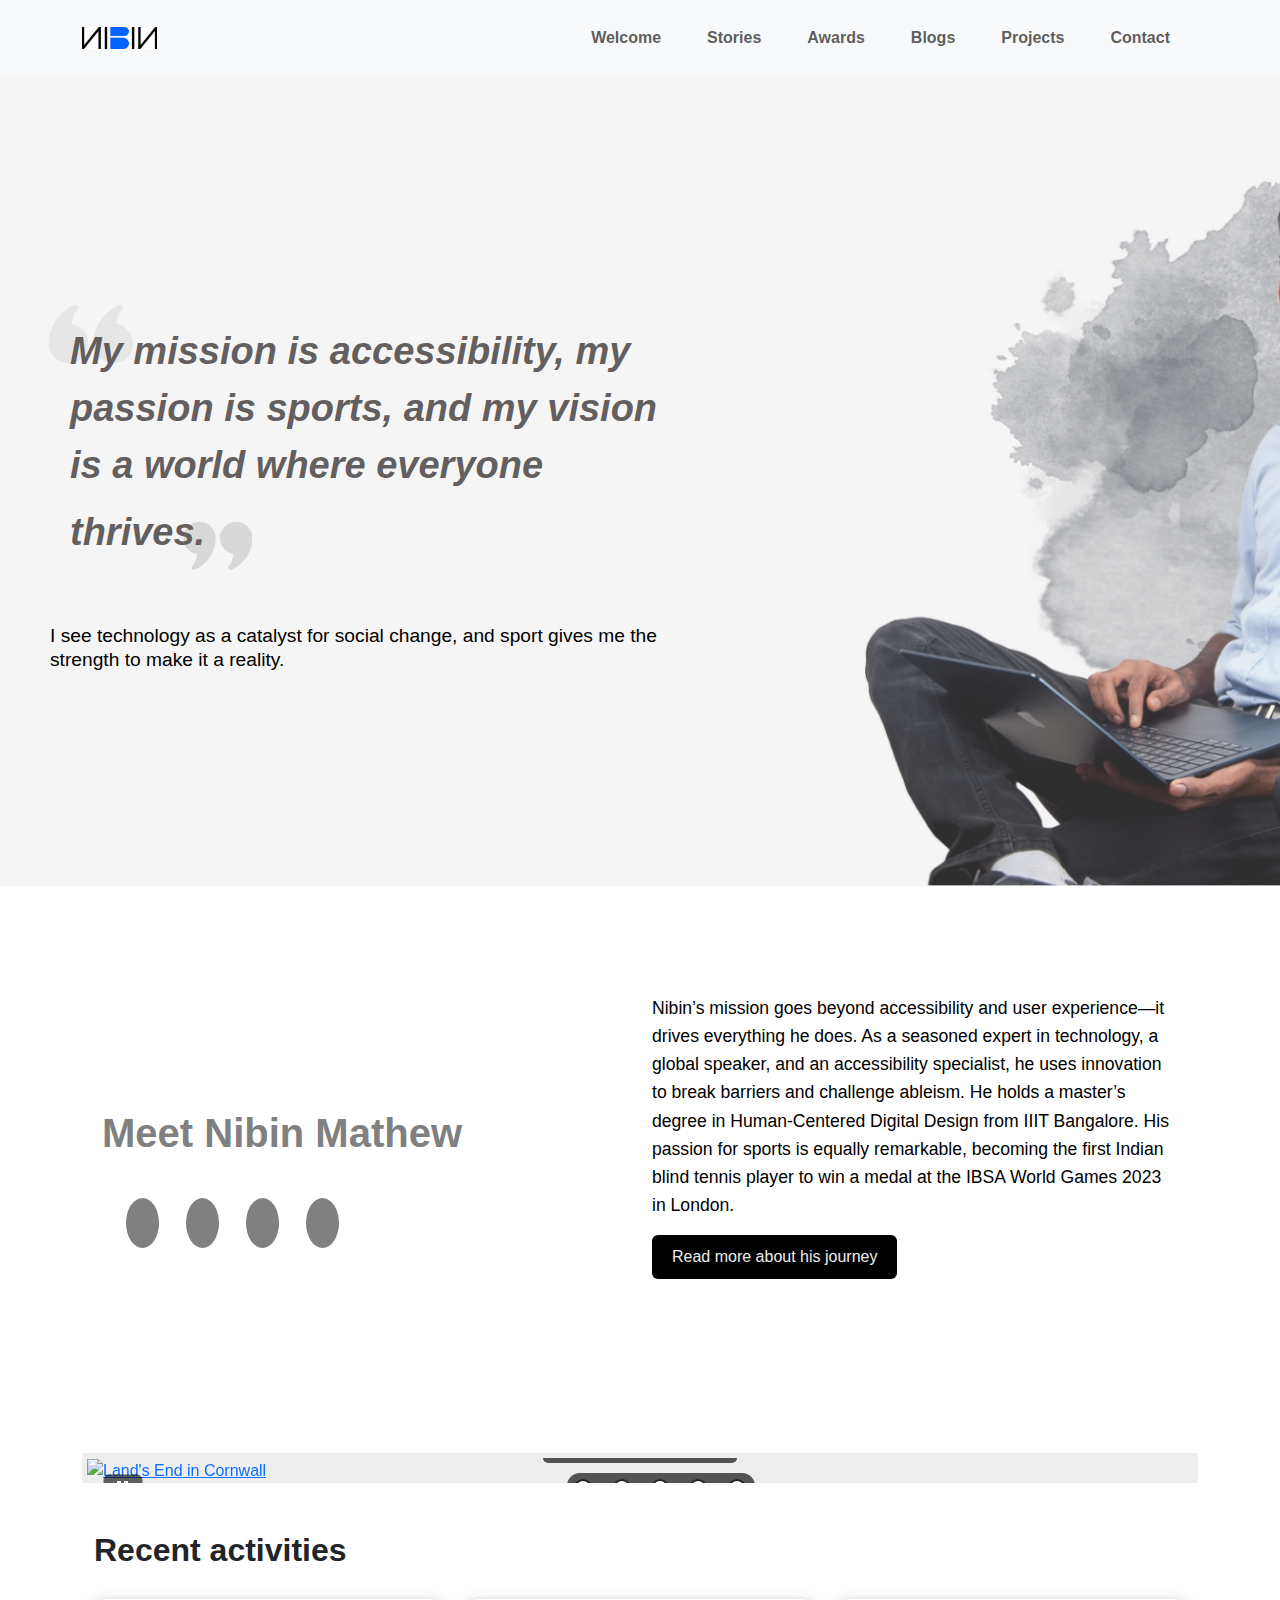
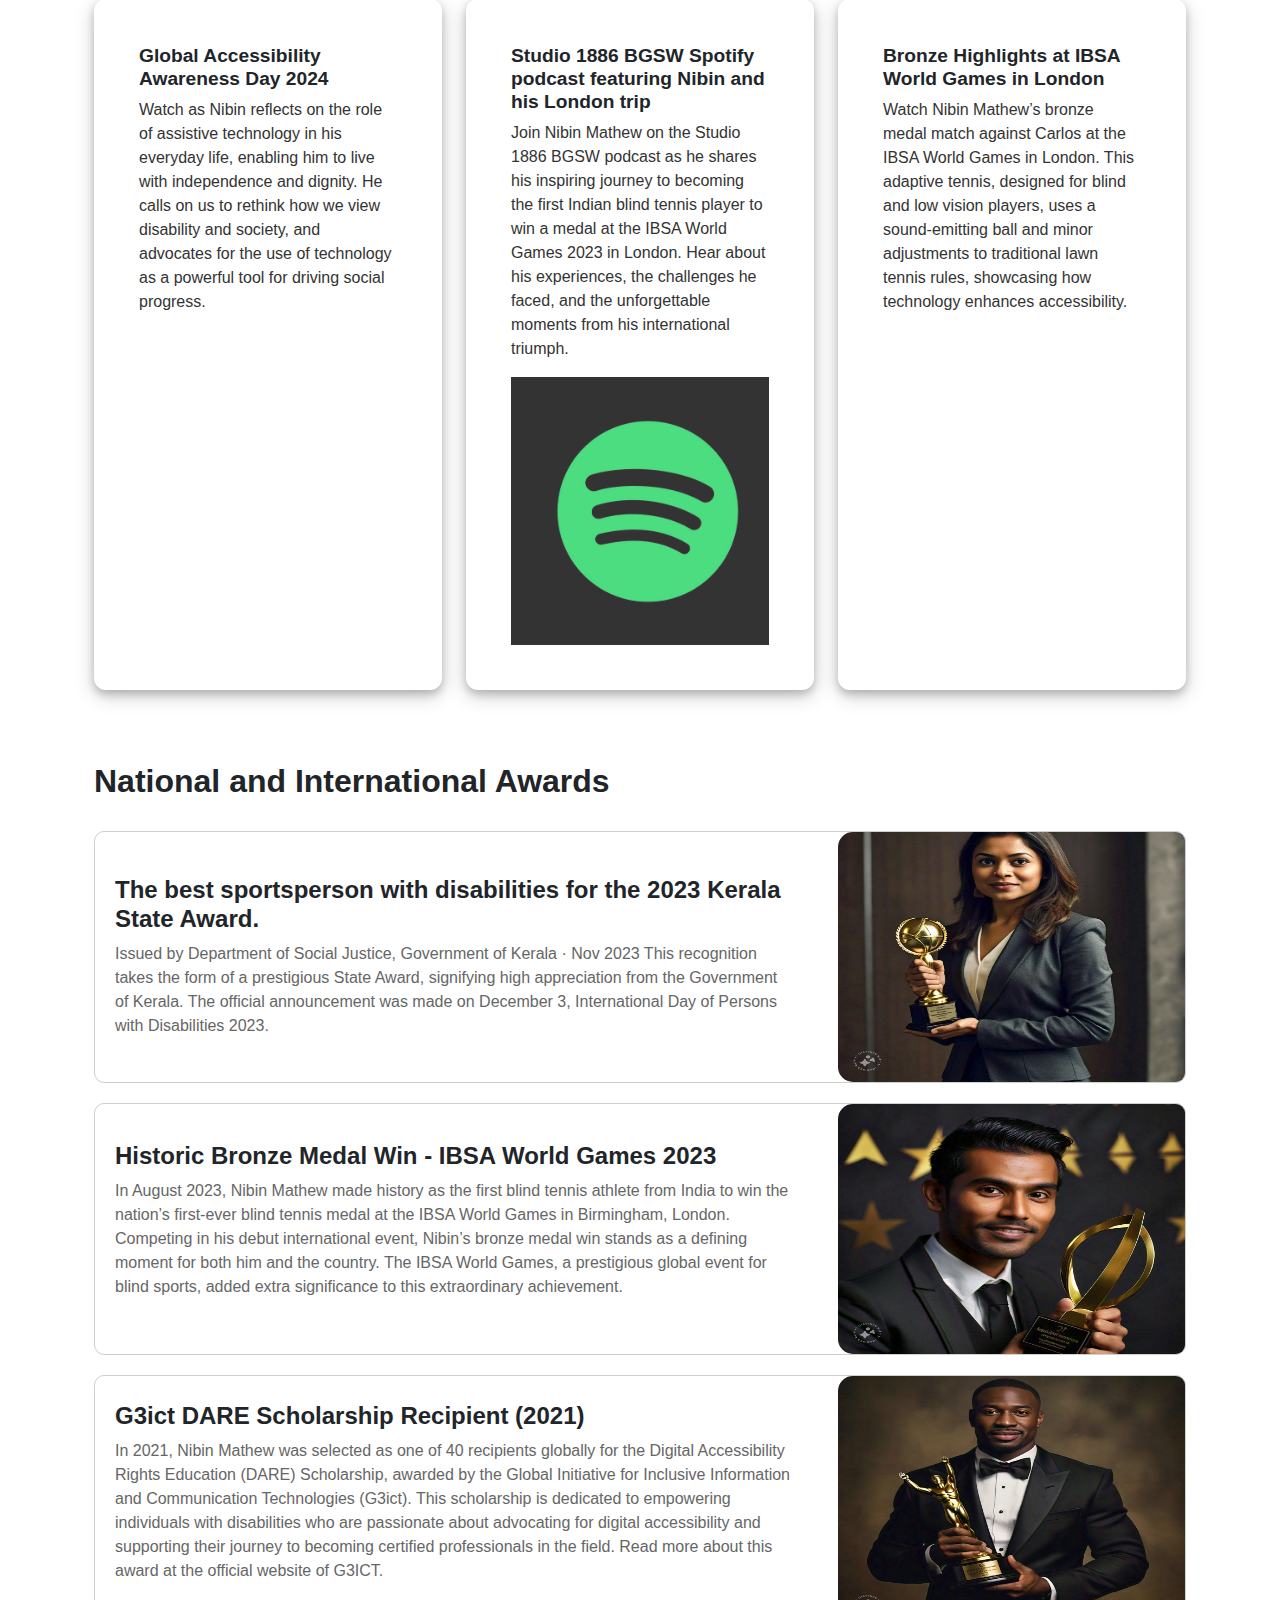
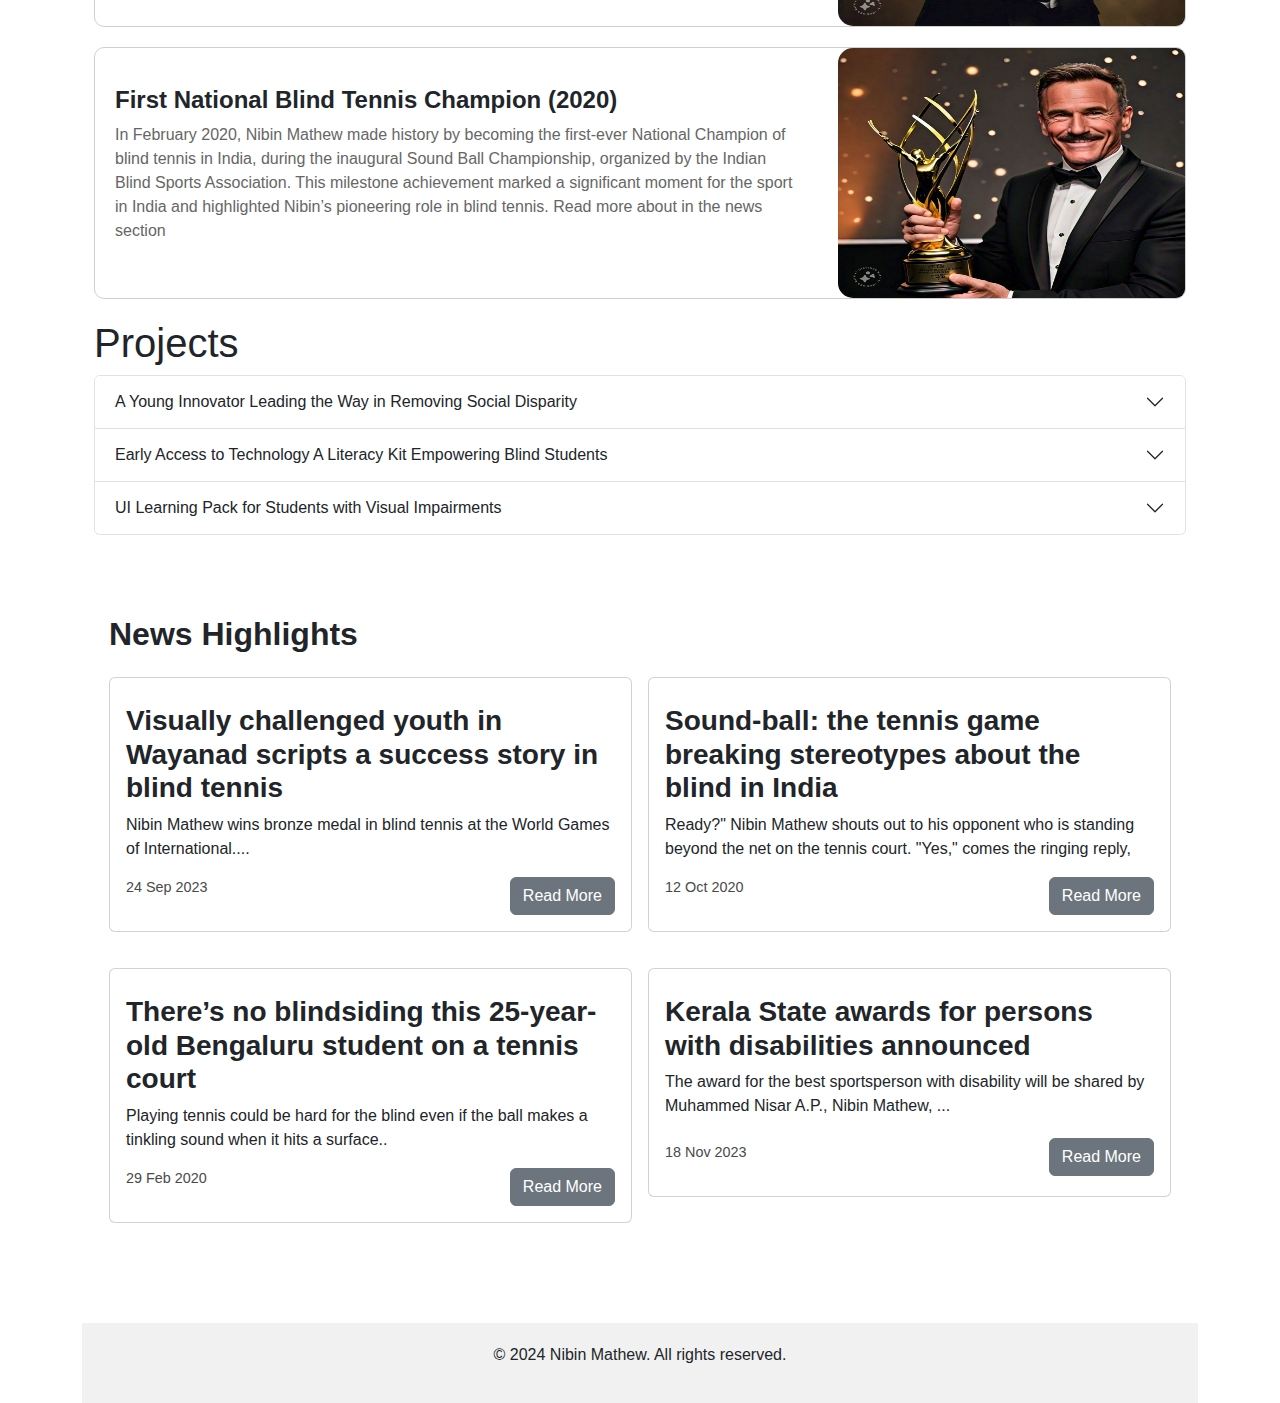
==== index.html @ 7c6c5521 "storypage is set" ====
<!DOCTYPE html>
<html lang="en">
<head>
    <meta charset="UTF-8">
    <meta name="viewport" content="width=device-width, initial-scale=1.0">
    <title>Nibin Mathew</title>
    <!-- <link rel="stylesheet" href="https://stackpath.bootstrapcdn.com/bootstrap/4.5.2/css/bootstrap.min.css"> -->
    <!-- <link href="https://cdn.jsdelivr.net/npm/bootstrap@5.3.0-alpha1/dist/css/bootstrap.min.css" rel="stylesheet"> -->
    <link href="https://cdn.jsdelivr.net/npm/bootstrap@5.3.0-alpha1/dist/css/bootstrap.min.css" rel="stylesheet">
    <link rel="stylesheet" href="https://cdnjs.cloudflare.com/ajax/libs/font-awesome/6.6.0/css/all.min.css" integrity="sha512-Kc323vGBEqzTmouAECnVceyQqyqdsSiqLQISBL29aUW4U/M7pSPA/gEUZQqv1cwx4OnYxTxve5UMg5GT6L4JJg==" crossorigin="anonymous" referrerpolicy="no-referrer" />
    <link rel="stylesheet" href="index.css">
    
</head>
    <!-- Navbar -->
    <header class="navbar navbar-expand-lg navbar-light bg-light">
        <div class="container">
            <!-- <a href="#content" id="skip-link"><i class="fa fa-arrow-down" aria-hidden="true"></i>Skip to Main Content</a> -->
            <img src="image/nibin-logo.png" alt="Nibin Mathew Logo" width="75" aria-label="Nibin Mathew's Logo">
            <button class="navbar-toggler" type="button" data-bs-toggle="collapse" data-bs-target="#navbarNav" aria-controls="navbarNav" aria-expanded="false" aria-label="Toggle navigation">
                <span class="navbar-toggler-icon"></span>
            </button>
            <nav class="collapse navbar-collapse" id="navbarNav">
                <ul class="navbar-nav ms-auto">
                    <li class="nav-item">
                        <a class="nav-link" href="#content">Welcome</a>
                    </li>
                    <li class="nav-item">
                        <a class="nav-link" href="story.html">Stories</a>
                    </li>
                  
                    <li class="nav-item">
                        <a class="nav-link" href="#awards">Awards</a>
                    </li>
                    
                    <li class="nav-item">
                        <a class="nav-link" href="#blogs">Blogs</a>
                    </li>
                    <li class="nav-item">
                        <a class="nav-link" href="#projects">Projects</a>
                    </li>
                    <li class="nav-item">
                        <a class="nav-link" href="contact.html">Contact</a>
                    </li>
                </ul>
            </nav>
        </div>
    </header>
    
    <!-- Banner Section -->
    <section tabindex="-1" class="banner banner-section pb-0"  id="content"   >
        <div class="row align-items-center text-overlay">
            <div class="col-md-6 banner-content">
                <h1 class="quote">
                    My mission is accessibility, my passion is sports, and my vision is a world where everyone thrives.
                    <img src="image/r.png" alt="" class="qote-last">
                </h1>
                <p class="h6">
                    I see technology as a catalyst for social change, and sport gives me the strength to make it a reality.
                </p>
            </div>
        </div>
        <img src="image/nibi.jpg" alt="Nibin is sitting on a chair with a laptop on his lap. He is wearing a light blue shirt, dark pants, and glasses. He has short, dark hair and a beard. The background is plain black." class="banner-bg-image">
    </section>
    
    <div class="container mt-5">
        <section class="about-section section-container container" >
        <div class="row align-items-center">
            <div class="col-md-6">
                <h2 class="section-heading">
                    <span class="bold-gray">Meet Nibin Mathew</span>
                </h2>
            </div>
            <div class="col-md-6" >
                <p>
                    Nibin’s mission goes beyond accessibility and user experience—it drives everything he does. As a seasoned expert in technology, a global speaker, and an accessibility specialist, he uses innovation to break barriers and challenge ableism. He holds a master’s degree in Human-Centered Digital Design from IIIT Bangalore. His passion for sports is equally remarkable, becoming the first Indian blind tennis player to win a medal at the IBSA World Games 2023 in London.
                </p>
                <div class="btn btn-dark ">  <a class="read-more-stories" href="/story">Read more about his journey</a></div>
            </div>
            <nav class="col-md-6 social-media " aria-label="social media">
                <ul class="social-media-icons">
                    <span hidden id="open-span" class="screen-reader-text"> opens a new window</span>
                    <li>
                        <span hidden id="youtube-label" class="screen-reader-text">youtube</span>
                        <a  target="_blank" aria-labelledby="youtube-label open-span" href="https://www.youtube.com/@inclusivetennisindia?app=desktop">
                            <i class="fa-brands fa-square-youtube"></i> 
                        </a>
                    </li>
                    <li >
                        <span hidden id="linkedIn-label" class="screen-reader-text">linkedIn</span>

                        <a target="_blank" aria-labelledby="linkedIn-label open-span" href="https://www.linkedin.com/in/nibin-mathew/?originalSubdomain=in">
                            <i class="fa-brands fa-linkedin-in"></i> 
                        </a>
                    </li>
                    <li >
                        <span hidden id="instagram-label" class="screen-reader-text">instagram</span>
                        <a target="_blank" aria-labelledby="instagram-label open-span" href="https://www.instagram.com/nibinmathewpaul?igsh=dGdreTNhM2MydWNz&utm_source=qr ">
                            <i class="fa-brands fa-instagram"></i> 
                        </a>
                    </li>
                    <li >
                        <span hidden id="facebook-label" class="screen-reader-text">facebook</span>
                        <a target="_blank" aria-labelledby="facebook-label open-span" href="https://www.facebook.com/nibin.mathew.754/">
                            <i class="fa-brands fa-facebook"></i> 
                        </a>
                        
                    </li>
                </ul>
            </nav>
            
        </div>
        </section>
        <section id="myCarousel" class="carousel-tablist" aria-roledescription="carousel" aria-label="nibin's journey as slide video">
            <div class="carousel-inner">
                <div class="controls">
                    <button class="rotation" type="button" aria-label="play slide show pause slide show">
                    <svg width="42" height="34" version="1.1" xmlns="http://www.w3.org/2000/svg" class="svg-play">
                        <rect class="background" x="2" y="2" rx="5" ry="5" width="38" height="24"></rect>
                        <rect class="border" x="4" y="4" rx="5" ry="5" width="34" height="20"></rect>
            
                        <polygon class="pause" points="17 8 17 20"></polygon>
            
                        <polygon class="pause" points="24 8 24 20"></polygon>
            
                        <polygon class="play" points="15 8 15 20 27 14"></polygon>
                    </svg>
                    </button>
            
                    <div class="tab-wrapper">
                    <div role="tablist" aria-label="Slides">
                        <button id="carousel-tab-1" type="button" role="tab" aria-label="Slide 1" aria-selected="true" aria-controls="carousel-item-1">
                        <svg width="34" height="34" version="1.1" xmlns="http://www.w3.org/2000/svg">
                            <circle class="border" cx="16" cy="15" r="10"></circle>
                            <circle class="tab-background" cx="16" cy="15" r="8"></circle>
                            <circle class="tab" cx="16" cy="15" r="6"></circle>
                        </svg>
                        </button>
                        <button id="carousel-tab-2" type="button" role="tab" tabindex="-1" aria-label="Slide 2" aria-selected="false" aria-controls="carousel-item-2">
                        <svg width="34" height="34" version="1.1" xmlns="http://www.w3.org/2000/svg">
                            <circle class="border" cx="16" cy="15" r="10"></circle>
                            <circle class="tab-background" cx="16" cy="15" r="8"></circle>
                            <circle class="tab" cx="16" cy="15" r="6"></circle>
                        </svg>
                        </button>
                        <button id="carousel-tab-3" type="button" role="tab" tabindex="-1" aria-label="Slide 3" aria-selected="false" aria-controls="carousel-item-3">
                        <svg width="34" height="34" version="1.1" xmlns="http://www.w3.org/2000/svg">
                            <circle class="border" cx="16" cy="15" r="10"></circle>
                            <circle class="tab-background" cx="16" cy="15" r="8"></circle>
                            <circle class="tab" cx="16" cy="15" r="6"></circle>
                        </svg>
                        </button>
                        <button id="carousel-tab-4" type="button" role="tab" tabindex="-1" aria-label="Slide 4" aria-selected="false" aria-controls="carousel-item-4">
                        <svg width="34" height="34" version="1.1" xmlns="http://www.w3.org/2000/svg">
                            <circle class="border" cx="16" cy="15" r="10"></circle>
                            <circle class="tab-background" cx="16" cy="15" r="8"></circle>
                            <circle class="tab" cx="16" cy="15" r="6"></circle>
                        </svg>
                        </button>
                        <button id="carousel-tab-5" type="button" role="tab" tabindex="-1" aria-label="Slide 5" aria-selected="false" aria-controls="carousel-item-5">
                        <svg width="34" height="34" version="1.1" xmlns="http://www.w3.org/2000/svg">
                            <circle class="border" cx="16" cy="15" r="10"></circle>
                            <circle class="tab-background" cx="16" cy="15" r="8"></circle>
                            <circle class="tab" cx="16" cy="15" r="6"></circle>
                        </svg>
                        </button>
                        
                    </div>
                    </div>
                </div>
            
                <div id="myCarousel-items" class="carousel-items playing" aria-live="off">
                    <div class="carousel-item active" id="carousel-item-1" role="tabpanel" aria-roledescription="slide" aria-label="1 of 6">
                    <div class="carousel-image">
                        <a href="#" id="carousel-image-1">
                        <img src="image/award-1.jpg" alt="Walking Tour in Amsterdam">
                        </a>
                    </div>
            
                    <div class="carousel-caption">
                        <h3>
                        <a href="#"> Dynamic Europe: Amsterdam, Prague, Berlin </a>
                        </h3>
            
                        <div class="hidden-xs hidden-sm">
                        <p><span class="contrast">7 pm Tuesday, March 3, on TV</span></p>
                        </div>
                    </div>
                    
                    </div>
                    
            
                    <div class="carousel-item" id="carousel-item-2" role="tabpanel" aria-roledescription="slide" aria-label="2 of 6">
                    <div class="carousel-image">
                        <a href="#" id="carousel-image-2">
                        <img src="image/image2.png" alt="Land's End in Cornwall">
                        </a>
                    </div>
            
                    <div class="carousel-caption">
                        <h3>
                        <a href="#"> Travel to Southwest England and Paris </a>
                        </h3>
            
                        <div>
                        <p><span class="contrast">Sept. 14 to Sept. 24 or 27</span></p>
                        </div>
                    </div>
                    
                    </div>
                    
            
                    <div class="carousel-item" id="carousel-item-3" role="tabpanel" aria-roledescription="slide" aria-label="3 of 6">
                    <div class="carousel-image">
                        <a href="#!" id="carousel-image-3">
                        <img src="image/image2.png" alt="Mom and daughter play Daniel Tiger game on notebook computer.">
                        </a>
                    </div>
            
                    <div class="carousel-caption">
                        <h3>
                        <a href="#"> Great Children's Programming on Public TV </a>
                        </h3>
            
                        <div></div>
                    </div>
                    
                    </div>
                    
            
                    <div class="carousel-item" id="carousel-item-4" role="tabpanel" aria-roledescription="slide" aria-label="4 of 6">
                    <div class="carousel-image">
                        <a href="#" id="carousel-image-4">
                        <img src="image/nibin.png" alt="A man in a suit and fedora and a woman with coiffed hair look sternly into the camera.">
                        </a>
                    </div>
            
                    <div class="carousel-caption">
                        <h3>
                        <a href="#"> Foyle’s War Revisited </a>
                        </h3>
            
                        <div>
                        <p><span class="contrast">8 pm Sunday, March 8, on TV: Sneak peek at the final season.</span></p>
                        </div>
                    </div>
                    
                    </div>
                    
            
                    <div class="carousel-item" id="carousel-item-5" role="tabpanel" aria-roledescription="slide" aria-label="5 of 6">
                    <div class="carousel-image">
                        <a href="#" id="carousel-image-5">
                        <img src="image/nibin.png" alt="British flag with WILL-TV host David Thiel.">
                        </a>
                    </div>
            
                    <div class="carousel-caption">
                        <h3>
                        <a href="#"> Great Britain Vote: 7 pm Sat. </a>
                        </h3>
            
                        <div></div>
                    </div>
                    
                    </div>
                </div>
            </div>
        </section>
        
        
        

        <section class="container mt-5 impact-section">
            <div class="row">
                <h2 class="content-heading">Recent activities</h2>
                <div class="col-md-4">

                    <article class="mb-4 impact" role="presentation" >
                        <h3 id="gad" class="event-title">Global Accessibility Awareness Day 2024 </h3>
                        <p class="event-description">
                            Watch as Nibin reflects on the role of assistive technology in his everyday life, enabling him to live with independence and dignity. He calls on us to rethink how we view disability and society, and advocates for the use of technology as a powerful tool for driving social progress.
                        </p>
                        <div class="embed-responsive embed-responsive-16by9">
                            <iframe width="100%" height="315" src="https://www.youtube.com/embed/z_f-YazXGT8?si=pYpq9QTwbLkaALeX" title="YouTube video player" frameborder="0" allow="accelerometer; autoplay; clipboard-write; encrypted-media; gyroscope; picture-in-picture; web-share" referrerpolicy="strict-origin-when-cross-origin" allowfullscreen></iframe>
                        </div>
                    </article>
                
                    <!-- Event 2 -->
                
                </div>
                <div class="col-md-4">

                    <article class="mb-4 impact" role="presentation" >
                        <h3 id="gad" class="event-title">Studio 1886 BGSW Spotify podcast featuring Nibin and his London trip</h3>
                        <p class="event-description">
                            Join Nibin Mathew on the Studio 1886 BGSW podcast as he shares his inspiring journey to becoming the first Indian blind tennis player to win a medal at the IBSA World Games 2023 in London. Hear about his experiences, the challenges he faced, and the unforgettable moments from his international triumph.
                        </p>
                        <a aria-label="spotify link" target="_blank" href="https://open.spotify.com/episode/3VIS8SMP5GKbVxmLAQtzJa?si=dx-e3VnHS-yVs4WHpUoQFA" class="spotify-link">
                            <img src="image/spotify.jpg" width="100%" height="268px" alt="">
                            <span class="play-icon">
                                <i class="fa fa-play-circle" aria-hidden="true"></i>
                            </span>
                        </a>
                        
                        
                    
                    </article>
                </div>
                <div class="col-md-4 pt-12">
                    <article class="mb-4 impact" role="presentation" >
                        <h3 class="event-title">Bronze Highlights at IBSA World Games in London</h3>
                        <p class="event-description">
                            Watch Nibin Mathew’s bronze medal match against Carlos at the IBSA World Games in London. This adaptive tennis, designed for blind and low vision players, uses a sound-emitting ball and minor adjustments to traditional lawn tennis rules, showcasing how technology enhances accessibility.
                        </p>
                        <div class="embed-responsive embed-responsive-16by9">
                            <iframe width="100%" height="315" src="https://www.youtube.com/embed/iiOX-ePQ30g?si=bFw95j-tqlFZ1TYU" title="YouTube video player" frameborder="0" allow="accelerometer; autoplay; clipboard-write; encrypted-media; gyroscope; picture-in-picture; web-share" referrerpolicy="strict-origin-when-cross-origin" allowfullscreen></iframe>
                        </div>
                    </article>
                    
                </div>
            </div>
        </section>
        
            
    

    <section id="awards" class="container mt-5">
            <h2 class="content-heading" tabindex="-1">National and International Awards</h2>
            <div class="row">
                <div class="col-md-12">
                <div class="award-card">
                        <div class="row no-gutters align-items-center">
                            <div class="col-md-8">
                                <div class="award-card-content">
                                    <h3 class="award-title">The best sportsperson with disabilities for the 2023 Kerala State Award.</h3>
                                    <p class="award-description m-0">Issued by Department of Social Justice, Government of Kerala · Nov 2023
                                        This recognition takes the form of a prestigious State Award, signifying high appreciation from the Government of Kerala. The official announcement was made on December 3, International Day of Persons with Disabilities 2023.
                                    </p>
                                </div>
                            </div>
                            <div class="col-md-4">
                                <img src="image/award1.jpg" alt="Award 1 Image">
                            </div>
                        </div>
                </div>
                </div>

                <div class="col-md-12 ">
                    <div class="award-card">
                        <div class="row no-gutters align-items-center">
                            <div class="col-md-8">
                                <div class="award-card-content">
                                    <h3 class="award-title">Historic Bronze Medal Win - IBSA World Games 2023</h3>
                                    <p class="award-description">In August 2023, Nibin Mathew made history as the first blind tennis athlete from India to win the nation’s first-ever blind tennis medal at the IBSA World Games in Birmingham, London. Competing in his debut international event, Nibin’s bronze medal win stands as a defining moment for both him and the country. The IBSA World Games, a prestigious global event for blind sports, added extra significance to this extraordinary achievement.</p>
                                </div>
                            </div>
                            <div class="col-md-4">
                                <img src="image/award2.jpg" alt="Award 2 Image">
                            </div>
                        </div>
                    </div>
                </div>

                <div class="col-md-12 ">
                    <div class="award-card">
                        <div class="row no-gutters align-items-center">
                            <div class="col-md-8">
                                <div class="award-card-content">
                                    <h3 class="award-title">G3ict DARE Scholarship Recipient (2021)</h3>
                                    <p class="award-description">
                                        In 2021, Nibin Mathew was selected as one of 40 recipients globally for the Digital Accessibility Rights Education (DARE) Scholarship, awarded by the Global Initiative for Inclusive Information and Communication Technologies (G3ict). This scholarship is dedicated to empowering individuals with disabilities who are passionate about advocating for digital accessibility and supporting their journey to becoming certified professionals in the field. Read more about this award at the official website of G3ICT.
                                    </p>
                                </div>
                            </div>
                            <div class="col-md-4">
                                <img src="image/award 4.jpg" alt="Award 3 Image">
                            </div>
                        </div>
                    </div>
                </div>

                <div class="col-md-12 ">
                    <div class="award-card">
                        <div class="row no-gutters align-items-center">
                            <div class="col-md-8">
                                <div class="award-card-content">
                                    <h3 class="award-title">First National Blind Tennis Champion (2020)</h3>
                                    <p class="award-description">
                                        In February 2020, Nibin Mathew made history by becoming the first-ever National Champion of blind tennis in India, during the inaugural Sound Ball Championship, organized by the Indian Blind Sports Association. This milestone achievement marked a significant moment for the sport in India and highlighted Nibin’s pioneering role in blind tennis. Read more about in the news section
                                    </p>
                                </div>
                            </div>
                            <div class="col-md-4">
                                <img src="image/award-3.jpg" alt="Award 4 Image">
                            </div>
                        </div>
                    </div>
                </div>
            </div>
        </section>

        <section id="projects">
            <div class="container">
                <h1>Projects</h1>
                <div class="accordion" id="accordionExample">
                    <div class="accordion-item">
                        <h2 class="accordion-header">
                            <button class="accordion-button collapsed" type="button" data-bs-toggle="collapse" data-bs-target="#collapseOne" aria-expanded="false" aria-controls="collapseOne">
                                A Young Innovator Leading the Way in Removing Social Disparity
                            </button>
                        </h2>
                        <div id="collapseOne" class="accordion-collapse collapse " data-bs-parent="#accordionExample">
                            <div class="accordion-body">
                            In 2021, Nibin was selected to embark on an innovation journey with Innovation by Youth with Disabilities (I-YwD), a groundbreaking initiative by the Government of Kerala. Conceived by the Kerala Development and Innovation Strategic Council (K-DISC) and implemented by the National Institute of Speech & Hearing (NISH), I-YwD was launched in March 2019. The program aims to identify individuals with disabilities who are passionate and self-driven to create innovative solutions, providing them with an inclusive platform to effect meaningful change in society.

                                As part of this journey, Nibin has been actively engaged in various projects aimed at promoting inclusion, particularly in the field of sports. Collaborating with multiple stakeholders, he is working to drive social change and remove disparities through his innovative ideas and dedication to inclusion.
                            </div>
                        </div>
                    </div>
                    <div class="accordion-item">
                    <h2 class="accordion-header">
                        <button class="accordion-button collapsed" type="button" data-bs-toggle="collapse" data-bs-target="#collapseTwo" aria-expanded="false" aria-controls="collapseTwo">
                            Early Access to Technology A Literacy Kit Empowering Blind Students
                        </button>
                    </h2>
                    <div id="collapseTwo" class="accordion-collapse collapse" data-bs-parent="#accordionExample">
                        <div class="accordion-body">
                        Nibin began his journey with screen readers over a decade ago and has since trained professionals, students, and non-profit organizations in their use. His extensive experience in both in-person and virtual training has helped countless individuals improve their digital literacy and gain confidence in using assistive technology. Over the years, Nibin has worked with various groups, delivering impactful training that has bridged the gap between technology and accessibility for the visually impaired.

                            As part of his master's degree in "Digital Society" at the International Institute of Information Technology, Bangalore (IIIT-B), Nibin collaborated with the Center for Accessibility in the Global South and Vision Empower to conduct influential research. His work focused on creating a comprehensive digital literacy learning kit specifically designed for visually impaired students and their parents. This research addressed a critical gap in technology adoption for the visually impaired, offering early intervention and tools to enhance their education and employability.
                            
                            Nibin’s research revealed that many visually impaired students only seek screen reader training after graduation, when they are preparing for employment in the public or private sector. Recognizing this, he developed a digital literacy kit that introduces assistive technologies early in the educational process. This kit includes a variety of activities and real-world examples to help students expand their understanding of technology and the world around them. The 10 modules cover essential topics such as computer hardware, the Windows operating system, browser use, and internet navigation, all presented in an engaging, gamified format.
                            
                            The project was designed to be scalable across different languages, a vital consideration in India’s culturally and linguistically diverse landscape. Today, this resource is available in over five languages through the Subodha LMS, offered by Vision Empower, and continues to empower visually impaired students nationwide
                        </div>
                    </div>
                    </div>
                    <div class="accordion-item">
                    <h2 class="accordion-header">
                        <button class="accordion-button collapsed" type="button" data-bs-toggle="collapse" data-bs-target="#collapseThree" aria-expanded="false" aria-controls="collapseThree">
                            UI Learning Pack for Students with Visual Impairments
                        </button>
                    </h2>
                    <div id="collapseThree" class="accordion-collapse collapse" data-bs-parent="#accordionExample">
                        <div class="accordion-body">
                    During Nibin's interactions with children with visual impairments while delivering computer lessons, particularly on internet-related topics, students expressed challenges in understanding user interface (UI) controls and navigation patterns. Many blind individuals, even today, are uncertain about how to interact with different controls such as buttons, links, radio buttons, or complex grid patterns on websites.

                            To address this issue, Nibin developed a small yet impactful web tool that provides an interactive learning experience for students who are beginners in technology and web navigation. This tool is designed to help students understand various UI controls, their roles, keyboard behavior patterns, and how they appear, all through auditory feedback. When a control is focused, the tool reads aloud the name and function of each control, guiding students through their interactions step-by-step.
                            
                            What sets this tool apart is its ability to function without an internet connection, making it accessible in remote villages across India for digital literacy education. Though it is a simple concept, the tool has proven invaluable, especially in the first few weeks of learning, as it introduces the keyboard interaction model to visually impaired students. Since they lack visual affordances, the tool provides relevant descriptions and uses alternative modalities to ensure a comprehensive learning experience.
                        </div>
                    </div>
                    </div>
                </div>
            </div>
        </section>
       

    

        <!-- Blogs Section -->
    
        <section id="blogs" class="section">
        <div class="container">
                <h2 class="mb-4">News Highlights </h2>
                
                <div class="row g-3">
                    <div class="col-lg-6 col-md-6">
                        <div class="card news-card">
                            <div class="card-body">
                                <h3 id="news-head-1" class="news-title">Visually challenged youth in Wayanad scripts a success story in blind tennis</h3>
                                <p class="card-text">Nibin Mathew wins bronze medal in blind tennis at the World Games of International....</p>
                                <!-- <img src="image/news-image-1.jpg" class="card-img-top" alt="News Image"> -->
                                <div class="d-flex justify-content-between align-items-center mt-2">
                                    <p class="news-date">24 Sep 2023</p>
                                    <a aria-labelledby="news-head-1 open-span" href="https://www.thehindu.com/news/national/kerala/visually-challenged-youth-in-wayanad-scripts-a-success-story-in-blind-tennis/article67335022.ece" class="btn btn-secondary read-more-btn">Read More</a>
                                </div>
                            </div>
                        </div>
                    </div>
                    <div class="col-lg-6 col-md-6">
                        <div class="card news-card">
                            <div class="card-body">
                                <h3 id="news-head-2" class="news-title">Sound-ball: the tennis game breaking stereotypes about the blind in India</h3>
                                <p class="card-text">Ready?" Nibin Mathew shouts out to his opponent who is standing beyond the net on the tennis court. "Yes," comes the ringing reply,</p>
                                <!-- <img src="image/news-image-1.jpg" class="card-img-top" alt="News Image"> -->
                                <div class="d-flex justify-content-between align-items-center mt-2">
                                    <p class="news-date">12 Oct 2020</p>
                                    <a aria-labelledby="news-head-2 open-span" href="https://www.thenationalnews.com/lifestyle/wellbeing/soundball-the-tennis-game-breaking-stereotypes-about-the-blind-in-india-1.1090082" class="btn btn-secondary read-more-btn">Read More</a>
                                </div>
                            </div>
                        </div>
                    </div>
            
                    <!-- Second Blog Item -->
                    
            
                    <!-- Third Blog Item -->
                    <div class="col-lg-6 col-md-6">
                        <div class="card news-card">
                            <div class="card-body">
                                <h3 id="news-head-3" class="news-title">There’s no blindsiding this 25-year-old Bengaluru student on a tennis court</h3>
                                <p class="card-text">Playing tennis could be hard for the blind even if the ball makes a tinkling sound when it hits a surface..</p>
                                <!-- <img src="image/news-image-1.jpg" class="card-img-top" alt="News Image"> -->
                                <div class="d-flex justify-content-between align-items-center mt-2">
                                    <p class="news-date">29 Feb 2020</p>
                                    <a aria-labelledby="news-head-3 open-span" href="https://timesofindia.indiatimes.com/city/bengaluru/theres-no-blindsiding-this-25-year-old-bengaluru-student-on-a-tennis-court/articleshow/74408281.cms" class="btn btn-secondary read-more-btn">Read More</a>
                                </div>
                            </div>
                        </div>
                    </div>

                    <div class="col-lg-6 col-md-6">
                        <div class="card news-card">
                            <div class="card-body">
                                <h3 id="news-head-4" class="news-title">Kerala State awards for persons with disabilities announced</h3>
                                <p class="card-text">The award for the best sportsperson with disability will be shared by Muhammed Nisar A.P., Nibin Mathew, ...</p>
                                <!-- <img src="image/news-image-1.jpg" class="card-img-top" alt="News Image"> -->
                                <div class="d-flex justify-content-between align-items-center mt-2">
                                    <p class="news-date pt-2">18 Nov 2023</p>
                                    <a aria-labelledby="news-head-4 open-span" href="https://www.thehindu.com/news/national/kerala/kerala-state-awards-for-persons-with-disabilities-announced/article67544536.ece" class="btn btn-secondary read-more-btn">Read More</a>
                                </div>
                            </div>
                        </div>
                    </div>
                </div>
            </div>
        </section> 
    
        
    

        <!-- Footer -->
        <footer>
            <div class="container">
                <p>&copy; 2024 Nibin Mathew. All rights reserved.</p>
            </div>
        </footer>
    </div>

    <!-- Bootstrap JS -->
    <script src="https://code.jquery.com/jquery-3.5.1.min.js"></script>
    <script src="./index.js"></script>
    <script src="https://cdn.jsdelivr.net/npm/@popperjs/core@2.5.2/dist/umd/popper.min.js"></script>
   
<!-- <script src="https://cdn.jsdelivr.net/npm/bootstrap@5.3.0-alpha1/dist/js/bootstrap.bundle.min.js"></script> -->

    <script src="https://cdn.jsdelivr.net/npm/bootstrap@5.3.0-alpha1/dist/js/bootstrap.bundle.min.js"></script>
    <!-- <script src="https://cdn.jsdelivr.net/npm/bootstrap@5.3.3/dist/js/bootstrap.min.js" integrity="sha384-0pUGZvbkm6XF6gxjEnlmuGrJXVbNuzT9qBBavbLwCsOGabYfZo0T0to5eqruptLy" crossorigin="anonymous"></script> -->

    <!-- Smooth Scroll -->
    <script>
$(document).ready(function () {
    $('a.nav-link').on('click', function (e) {
        var target = $(this).attr('href');

        // Check if the href starts with '#' (indicating a local link)
        if (target.startsWith('#')) {
            e.preventDefault(); // Prevent default behavior only for local links
            if ($(target).length) {
                var navbarHeight = $('.navbar').outerHeight(); // Get the height of the navbar
                $('html, body').animate({
                    scrollTop: $(target).offset().top - navbarHeight // Adjust scroll position
                }, 800);
            }
        }
        // If it's not a local link (like "story.html"), allow the default behavior
    });
});

    </script>
   
</body>
</html>
---- index.css ----
body {
  font-family: 'Inter', sans-serif;
  background-color: #fff;
}
/* Navbar styling */
nav {
   padding: 10px 5px; /* Added right padding */
}
.read-more-stories{
  color: #eee;
  text-decoration: none;
}
.section-container {
  padding-left: 20px;
  padding-right: 20px;
  padding-top: 60px;
  padding-bottom: 60px;
}
.video-container{
  margin: 0 auto;
  display: flex;
  justify-content: center;
  max-width: 1200px;
  height: 450px;

}

.navbar {
  font-weight: bold; /* Make navbar text bold */
}

nav a {
  color: white; /* Set the color of nav links to white */
  font-weight: bold; /* Ensure nav link text is bold */
  margin: 0 15px;
  padding-right: 5px; /* Added padding to the right of each nav link */
}

.navbar-nav {
  margin-left: auto; /* Pushes the nav items to the right */
}

.navbar-brand {
  display: flex; /* Ensures the logo aligns properly */
  align-items: center; /* Centers logo vertically */
}
/* .banner {
  margin-top: 50px;
} */
 .banner-image{
  width: 100%;
 }
.banner .quote {
  font-size: 38px;
  font-style: italic;
  font-weight: 800;
  color: #4e4a4ae0;
}
video 
{
  width: 100%;
}
.banner .quote-icon {
  font-size: 3rem;
  color: #ccc;
}
.banner-content{
  top: 5px;
}
.section {
  padding: 80px 15px;
}
.section h2 {
  font-weight: bold;
}
footer {
  padding: 20px 0;
  background-color: #f1f1f1;
  text-align: center;
}
.img-fluid {
  max-width: 100%;
  height: auto;
  /* padding-left: 150px; */
}
.quote {
  position: relative;
  font-size: 2rem;
  font-style: italic;
  font-weight: bold;
  padding: 40px 20px; /* Padding to ensure the background is clear */
  line-height: 1.5;
  z-index: 1;
}

/* Adding the left quote as a background image */
.quote::before {
  content: '';
  position: absolute;
  top: 0;
  left: -10px; /* Adjust as needed */
  width: 100px; /* Adjust size as needed */
  height: 100px; /* Adjust size as needed */
  background-image: url('image/left.png'); /* Left quote image */
  background-size: contain;
  background-repeat: no-repeat;
  opacity: 0.1; /* Set low opacity */
  z-index: -1; /* Keep it behind the text */
}

.qote-last {
    position: relative;
    bottom: 0;
    width: 82px;
    height: 82px;
    padding: 0;
    opacity: 0.2;
    right: 40px;
    top:10px;
}


.about-section {
  background-image: url('path-to-your-image.jpg'); /* Add your background image */
  background-size: cover; /* Make sure the image covers the entire section */
  background-position: center center; /* Center the background image */
  padding: 60px 20px; /* Add padding to the section */
  color: rgb(0, 0, 0); /* Text color to contrast with the background */
}

.section-heading {
  font-size: 2.5rem;
  color: rgb(0, 0, 0);
  padding-right: 145px;

}
hr{
  margin-top: -40px;
}
.bold-gray {
  color: gray;
  font-weight: bold;
}

/* Style for the explore button */
.btn-dark {
  background-color: black;
  color: white;
  border: none;
  padding: 10px 20px;
  font-size: 1rem;
}

.btn-dark:hover {
  background-color: gray;
  color: black;
}

/* Paragraph styling */
.about-section p {
  font-size: 1.1rem;
  line-height: 1.6;
  color: rgb(0, 0, 0); /* Ensure text is readable against the background */
}

/* Ensure responsiveness */
@media (max-width: 768px) {
  .section-heading {
      font-size: 2rem;
  }

  .about-section p {
      font-size: 1rem;
  }
}
.content-heading {
  font-size: 2rem;
  font-weight: bold;
  margin-bottom: 30px;
}

.event-title {
  font-weight: bold;
  font-size: 1.2rem;
}

.event-description {
  font-size: 1rem;
  color: #333;
}

.image-section {
  text-align: center;
}

.image-section img {
  width: 100%; /* Adjust the image size */
}

/* award */

.award-section {
  margin: 20px;
}

.award-year {
  font-size: 72px; /* Keep your existing font size */
  font-weight: bold;
  color: white; /* Change text color to white for better contrast */
  position: absolute;
  right: 20px;
  top: 0;
  background-color: red; /* Add background color for wrap effect */
  padding: 10px; /* Add some padding for better aesthetics */
  transform: rotate(60deg); /* Rotate the text */
  transform-origin: top right; /* Set the origin for rotation */
  z-index: 1; /* Ensure it sits above other content */
}

.award-card {
  position: relative;
  border-radius: 15px;
  overflow: hidden;
  /* box-shadow: 0 4px 8px rgba(0, 0, 0, 0.1); */
  margin-bottom: 20px;
  border: 1px solid #cfcfcf;
  border-radius: 10px;
}

.award-card img {
  width: 100%;
  border-radius: 15px 0 0 15px;
  height: 250px;
}

.award-card-content {
  padding: 20px;
}

.award-title {
  font-size: 24px;
  font-weight: bold;
 
}

.award-description {
  color: #666;
}

/* news */
.news-card {
  margin-bottom: 20px;
}

.news-card img {
  height: 200px;
  object-fit: cover;
}

.news-date {
  font-size: 0.9rem;
  color: #4a4a4a;
}

.news-title {
  font-weight: bold;
  margin-top: 10px;
}

.news-comments {
  font-size: 0.8rem;
  color: #666;
}

/* .read-more-btn {
  margin-top: 10px;
} */

 /* Style to position the pause button in the top-left */
 .top-left-pause {
  position: absolute;
  top: 10px;
  left: 10px;
  z-index: 10;
}

/* Style for next/previous buttons on the right side */
.right-side-control {
  position: absolute;
  top: 50%;
  right: 10px;
  transform: translateY(-50%);
  z-index: 10;
}
.image-container,
.embed-responsive {
    width: 100%;
    max-width: 100%;
    height: 100%;
}

.image-size {
    max-width: 100%;
    height: auto;
    object-fit: cover; /* Ensures the image maintains aspect ratio */
}

.embed-responsive {
    height: 315px; /* You can adjust this based on design preference */
    max-height: 100%;
}
iframe.embed-responsive-item {
  width: 500px;
  height: 250px;
}
.impact-section .image-container {
  width: 418px;
  
}
.iframe-video{
  border-radius: 8px;
  -webkit-border-radius: 8px;
  -moz-border-radius: 8px;
  -ms-border-radius: 8px;
  -o-border-radius: 8px;
}


/*  */
img.reload {
  padding: 0.25em;
  display: block-inline;
  position: relative;
  top: 6px;
  height: 0.9em;
}

.carousel-tablist {
  background-color: #eee;
  max-width: 1200px;
  margin: 0 auto;
}

.carousel-tablist .carousel-inner {
  position: relative;
}

.carousel-tablist .carousel-items {
  padding: 5px;
}

.carousel-tablist .carousel-items.focus {
  padding: 2px;
  border: solid 3px #005a9c;
}

.carousel-tablist .carousel-item {
  display: none;
  max-height: 450px;
  max-width: 1200px;
  position: relative;
  overflow: hidden;
  width: 100%;
}

.carousel-tablist .carousel-item.active {
  display: block;
}

/* More like bootstrap, less accessible */

.carousel-tablist .carousel-item .carousel-image a img {
  height: 100%;
  width: 100%;
}

.carousel-tablist .carousel-item .carousel-caption a {
  cursor: pointer;
  text-decoration: underline;
  color: #fff;
  font-weight: 600;
}

.carousel-tablist .carousel-item .carousel-caption a,
.carousel-tablist .carousel-item .carousel-caption span.contrast {
  margin: 0;
  padding: 6px;
  display: inline-block;
  background-color: rgb(0 0 0 / 65%);
  border-radius: 5px;
  border: 0 solid transparent;
}

.carousel-tablist-moreaccessible .carousel-items .carousel-image a {
  display: block;
  margin: 0;
  padding: 5px;
  text-decoration: none;
  border: none;
}

.carousel-tablist-moreaccessible .carousel-item .carousel-caption a {
  display: inline-block;
  margin: 0;
  padding: 6px;
  color: black;
  background-color: transparent;
  border: none;
  border-radius: 5px;
}

.carousel-tablist-moreaccessible .carousel-item .carousel-caption span.contrast,
.carousel-tablist-moreaccessible
  .carousel-item
  .carousel-caption
  span.contrast:hover {
  background-color: transparent;
}

.carousel-tablist .carousel-item .carousel-caption a:hover,
.carousel-tablist .carousel-item .carousel-caption span.contrast:hover {
  background-color: rgb(0 0 0 / 100%);
}

.carousel-tablist .carousel-item .carousel-caption a:focus {
  padding: 4px;
  border: 2px solid #eee;
  background-color: rgb(0 0 0 / 100%);
  outline: none;
  border-width: 2px solid #fff;
  color: #fff;
}

.carousel-tablist .carousel-item .carousel-caption p {
  font-size: 1em;
  line-height: 1.5;
  margin-bottom: 0;
}

.carousel-tablist .carousel-item .carousel-caption {
  position: absolute;
  right: 15%;
  bottom: 0;
  left: 15%;
  padding-top: 20px;
  padding-bottom: 20px;
  color: #fff;
  text-align: center;
}

/* Shared CSS for Pause and Tab Controls */

.carousel-tablist .controls {
  box-sizing: border-box;
  position: absolute;
  top: 1em;
  z-index: 10;
  display: flex;
  width: 100%;
  padding: 0.25em 1.25em 0;
}

.carousel-tablist .tab-wrapper {
  flex: 1 1 auto;
  height: 30px;
  text-align: center;
}

/* SVG Controls */

.carousel-tablist .rotation {
  flex: 0 0 auto;
  height: 30px;
  padding: 0;
  background-color: transparent;
  border: none;
  outline: none;
  z-index: 10;
}

.carousel-tablist .svg-play .background {
  stroke: black;
  fill: black;
  stroke-width: 1px;
  opacity: 0.6;
}

.carousel-tablist .svg-play .border {
  fill: transparent;
  stroke: transparent;
  stroke-width: 2px;
}

.carousel-tablist .svg-play .pause {
  stroke-width: 4;
  fill: transparent;
  stroke: transparent;
}

.carousel-tablist .svg-play .play {
  stroke-width: 1;
  fill: transparent;
  stroke: transparent;
}

.carousel-tablist .pause .svg-play .pause,
.carousel-tablist .play .svg-play .play {
  fill: white;
  stroke: white;
}

.carousel-tablist .rotation:focus .svg-play .background,
.carousel-tablist .rotation:hover .svg-play .background,
.carousel-tablist .rotation:hover .svg-play .border {
  fill: #005a9c;
  stroke: #005a9c;
  opacity: 1;
}

.carousel-tablist .rotation:focus .svg-play .border {
  stroke: white;
}

/* Shared CSS for Tabs */

.carousel-tablist [role="tablist"] {
  box-sizing: border-box;
  border: 0 transparent solid;
  border-radius: 13px;
  display: inline-block;
  padding-top: 2px;
  height: 30px;
  background-color: rgb(0 0 0 / 65%);
}

.carousel-tablist [role="tablist"].focus {
  border-width: 2px;
  border-color: white;
  padding-top: 0;
  background-color: #005a9c;
}

.carousel-tablist [role="tab"] {
  position: relative;
  top: -2px;
  padding: 0;
  margin: 0;
  background-color: transparent;
  border: none;
  outline: none;
  width: 34px;
}

.carousel-tablist [role="tab"] circle.border {
  display: none;
  z-index: 12;
}

.carousel-tablist [role="tab"] circle.tab {
  z-index: 16;
}

.carousel-tablist [role="tab"] circle.tab-background {
  stroke: black;
  fill: black;
  stroke-width: 2px;
  opacity: 0.6;
  z-index: 14;
}

.carousel-tablist [role="tab"] circle.tab,
.carousel-tablist [role="tab"] circle.border {
  stroke: white;
  fill: transparent;
  stroke-width: 2px;
}

.carousel-tablist-moreaccessible [role="tab"] circle.tab-background {
  z-index: 16;
}

.carousel-tablist-moreaccessible [role="tab"] circle.tab {
  z-index: 18;
}

.carousel-tablist [role="tab"][aria-selected="true"] circle.tab {
  fill: white;
}

.carousel-tablist-moreaccessible [role="tab"] circle.border {
  z-index: 14;
}

.carousel-tablist [role="tab"]:focus circle.border {
  display: block;
  fill: #005a9c;
  stroke: #fff;
}

.carousel-tablist [role="tablist"].focus circle.tab-background {
  stroke: #005a9c;
  fill: #005a9c;
}

.carousel-tablist [role="tab"]:hover circle.tab-background {
  fill: white;
  stroke: white;
  opacity: 1;
}

.carousel-tablist [role="tab"]:hover circle.border,
.carousel-tablist [role="tab"]:hover circle.tab {
  fill: #005a9c;
  stroke: #005a9c;
  opacity: 1;
}

.carousel-tablist [role="tab"][aria-selected="true"]:hover circle.tab {
  fill: white;
}

/* More accessible carousel styles, with caption and controls above/below image */

.carousel-tablist-moreaccessible {
  padding: 0;
  margin: 0;
  position: relative;
  border: #eee solid 4px;
  border-radius: 5px;
}

.carousel-tablist-moreaccessible .carousel-items,
.carousel-tablist-moreaccessible .carousel-items.focus {
  padding: 0;
  border: none;
}

.carousel-tablist-moreaccessible .carousel-items.focus .carousel-image a {
  padding: 2px;
  border: 3px solid #005a9c;
}

/* More accessible caption styling */

.carousel-tablist-moreaccessible .carousel-item {
  padding: 0;
  margin: 0;
  max-height: none;
}

.carousel-tablist-moreaccessible .carousel-item .carousel-caption {
  position: static;
  padding: 0;
  margin: 0;
  height: 60px;
  color: black;
}

.carousel-tablist-moreaccessible .carousel-item .carousel-caption p {
  padding: 0;
  margin: 0;
}

.carousel-tablist-moreaccessible .carousel-item .carousel-caption h3 {
  font-size: 1.1em;
  padding: 0;
  margin: 0;
}

.carousel-tablist-moreaccessible .carousel-item .carousel-caption a:hover {
  background-color: rgb(0 0 0 / 20%);
}

.carousel-tablist-moreaccessible .carousel-item .carousel-caption a:focus {
  padding: 4px;
  border: 2px solid #005a9c;
  background-color: transparent;
  color: black;
  outline: none;
}

/* Shared CSS for Pause and Tab Controls */

.carousel-tablist-moreaccessible .controls {
  position: relative;
  top: 0;
  left: 0;
  padding: 0.25em 0.25em 0;
}

/* Shared CSS for Tabs */

.carousel-tablist-moreaccessible [role="tab"] {
  z-index: 20;
}
.impact-section .impact {
  box-shadow: 0 4px 8px 0 rgba(0, 0, 0, 0.2), 0 6px 20px 0 rgba(0, 0, 0, 0.19);
  padding: 45px;
  height: auto;
  border-radius: 12px;

}

.navbar {
  font-weight: bold;
  position: sticky;
  top: 0;
  background: white;
  z-index: 99;
 
}
.social-media-icons {
  display: flex;
  list-style: none; /* Remove the list-style icons */
  padding: 0;
  margin:  0;
  bottom:0;
  margin-top: -190px;
  margin-left: 10px; 
 
}

.social-media-icons li {
  width: 60px; /* Set the width for each list item */
  height: 60px;
  display: flex;
  justify-content: center; /* Center the icons horizontally */
  align-items: center;  
  z-index: 999;   /* Center the icons vertically */
 
}
.social-media-icons li a{
  color:#ffffff;
  text-decoration: none;
  background:#808080;
  width: 50px;
  height: 50px;
  border-radius: 50%;
  -webkit-border-radius: 50%;
  z-index: 999;
}
.social-media-icons li i {
  font-size: 25px; /* Set the font size for the icons */
  display: block;
  margin: 14px;
}
#skip-link {
  position: absolute;
  top:-40px;
  left:218px;
  z-index: 1;
  padding: .2em;
  font-size: 13px;
  font-weight: bold;
  margin: 3px;
  background-color: white;
}
#skip-link:focus {
  top: 10px; /* Brings it back into view when focused */
}
.col-md-6.social-media {
  margin-top: 94px;
}
.last-project{
  margin-top: -126px;
}

.spotify-link {
  position: relative;
  display: block;
  width: 100%;
  height: 268px;
  background: url('image/spotify.jpg') no-repeat center center;
  background-size: cover;
  opacity:0.8;
}

.spotify-link img {
  opacity: 0; /* Hide the image, as the background will handle it */
}

.spotify-link .play-icon {
  position: absolute;
  top: 50%;
  left: 50%;
  transform: translate(-50%, -50%);
  font-size: 64px;
  color: white;
  opacity: 0.8;
  transition: opacity 0.3s;
}

.spotify-link:hover .play-icon {
  opacity: 1;
}





.banner-section {
  position: relative;
  width: 100%;
  height: 90vh;
  display: flex;
  align-items: center;
  justify-content: center;
  overflow: hidden;
}

.banner-bg-image {
  position: absolute;
  top: 0;
  left: 0;
  width: 100%;
  height: 100%;
  object-fit: cover; /* Ensures the image covers the section properly */
  z-index: 0;
}

.text-overlay {
  position: relative;
  z-index: 2;
  color: white;
  text-align: left;
}

.quote {
  font-size: 2.5rem;
  font-weight: bold;
}

.quote img.qote-last {
  vertical-align: middle;
}

.banner-content {
  margin-left: 50px;
}

.banner-section::before {
  content: '';
  position: absolute;
  top: 0;
  left: 0;
  right: 0;
  bottom: 0;
  background-color: #d5d1d138; 
  z-index: 1;
}

.h6 {
  font-size: 1.2rem;
  font-weight: normal;
  color: #000000;
}


@media (max-width: 767px) {
  .banner-section {
    height: auto;
    padding: 40px 20px;
    display: block;
    text-align: center;
    background: none; 
  }

  .text-overlay {
    padding: 20px;
  }

  .banner-content {
    margin-left: 0;
  }

  .quote {
    font-size: 1.8rem; 
    line-height: 1.3;
  }

  .quote img.qote-last {
    display: block;
    margin: 10px auto;
  }

  .h6 {
    font-size: 1rem;
  }


  .banner-image {
    margin: 20px auto;
    width: 100%;
    height: auto;
    display: block;
  }
}


@media (min-width: 768px) and (max-width: 991px) {
  .banner-section {
    height: auto;
    padding: 40px 30px;
    text-align: center;
  }

  .quote {
    font-size: 2rem;
  }

  .h6 {
    font-size: 1.1rem;
  }

  .banner-image {
    width: 80%; 
    height: auto;
    margin: 20px auto;
  }
}
 
/* 

 .banner {
  position: relative;
  width: 100%;
  height: 100vh;
  display: flex;
  align-items: center; 
  justify-content: center;
}

.banner-content {
  z-index: 2; 
  color: white;
}

.banner img.qote-last {
  vertical-align: middle;
}

.banner-image {
  width: 100%;
  max-width: 450px; 
  height: auto;
  display: block;
  margin: 0 auto;
}

.h6 {
  font-size: 1.2rem;
  font-weight: normal;
  color: white;
}

@media (max-width: 767px) {
  .banner {
    height: auto;
    padding: 40px 20px;
    display: block;
    text-align: center;
  }

  .banner-content {
    margin-bottom: 20px;
  }

  .quote {
    font-size: 1.8rem;
  }

  .h6 {
    font-size: 1rem;
  }

  .banner-image {
    width: 100%;
    height: auto;
    max-width: 300px; 
    margin: 0 auto;
  }
}

@media (min-width: 768px) and (max-width: 991px) {
  .banner {
    height: auto;
    padding: 40px 30px;
    text-align: center;
  }

  .banner-image {
    width: 80%;
    max-width: 400px;
    height: auto;
    margin: 20px auto;
  }
} */
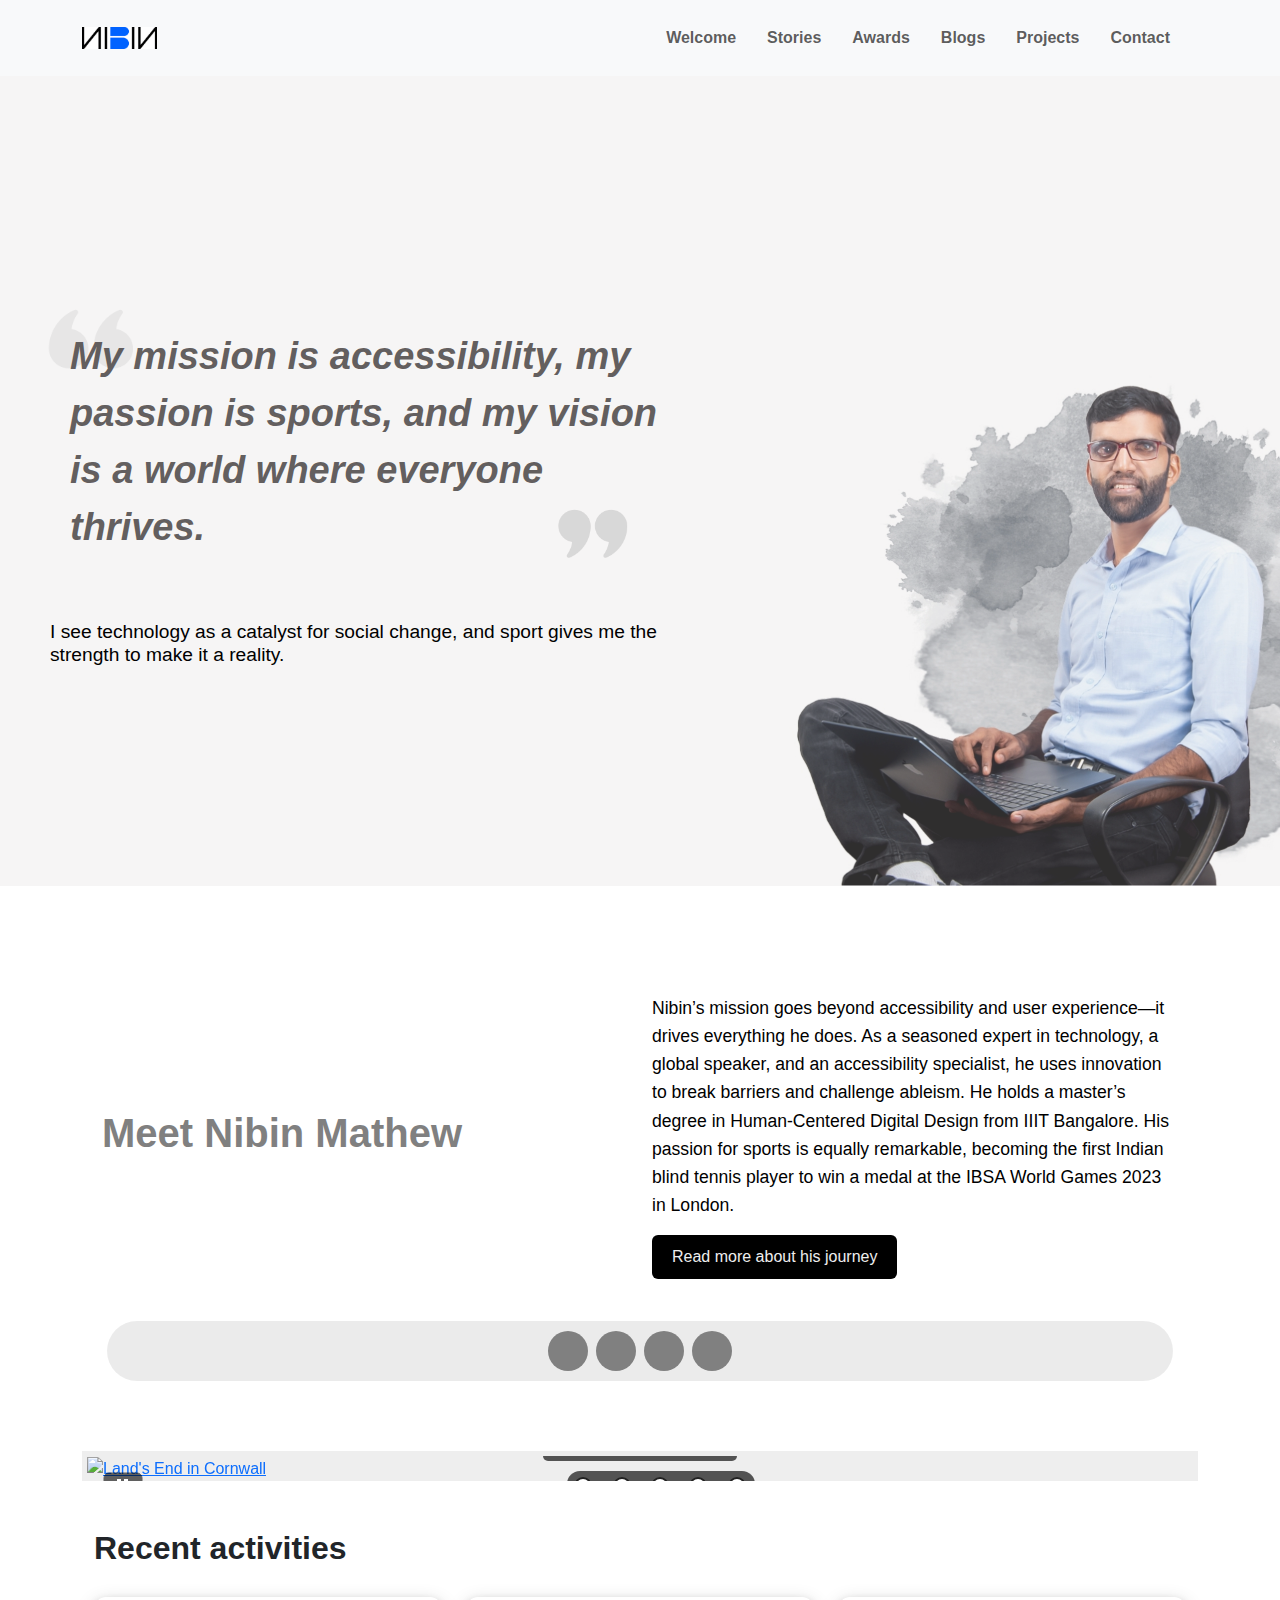
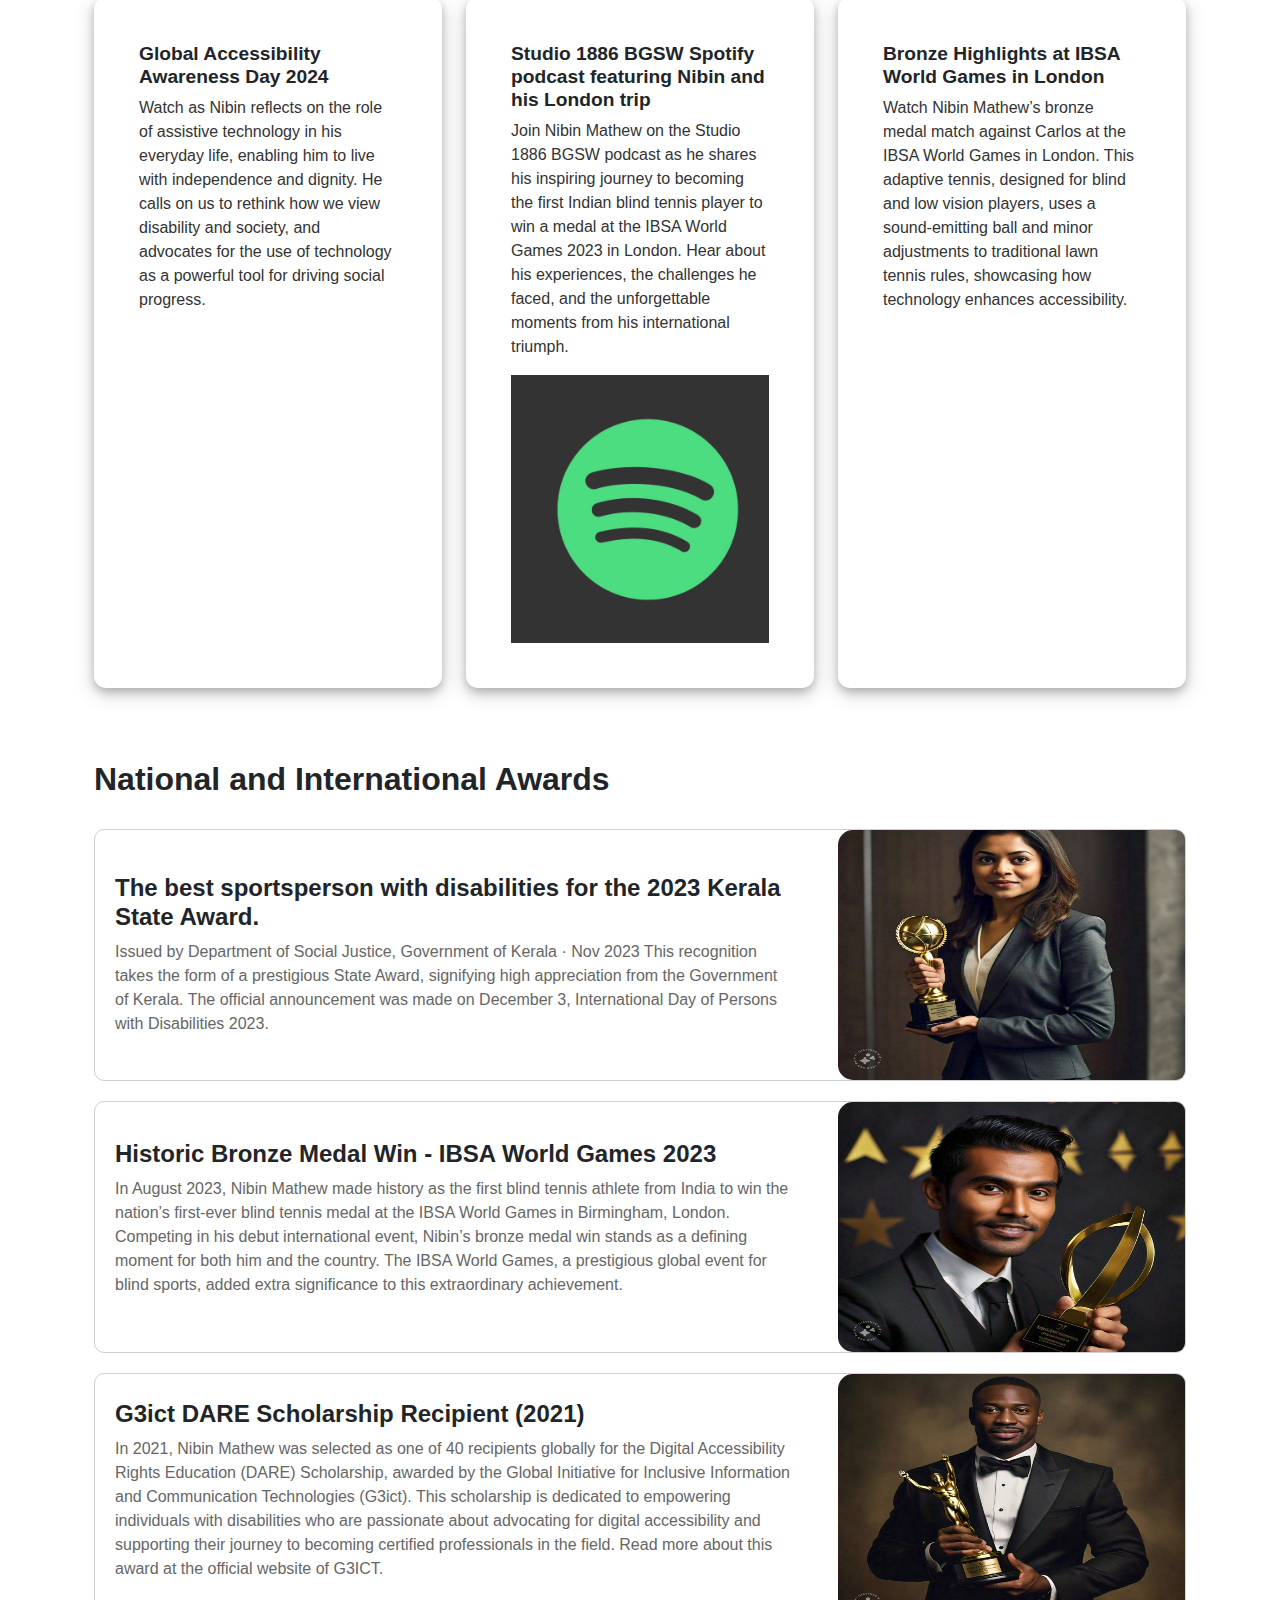
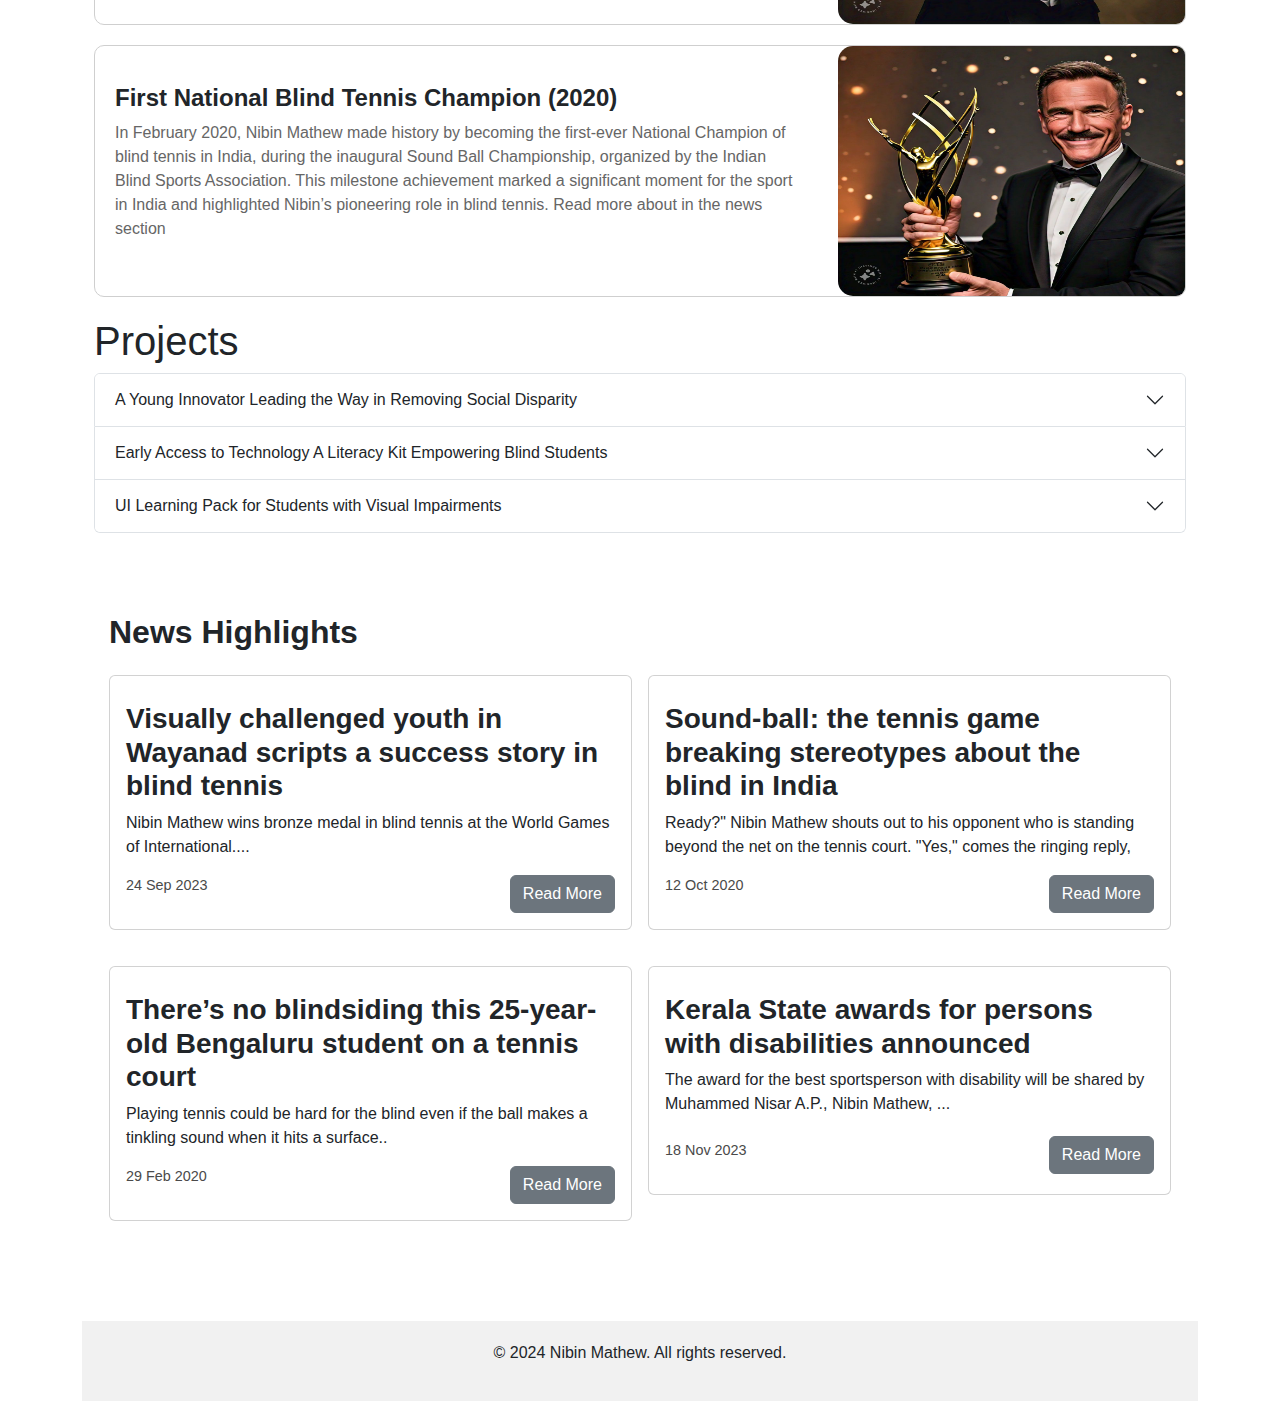
==== commit b2841faf: "story finished" ====
--- a/index.html
+++ b/index.html
@@ -3,7 +3,7 @@
 <head>
     <meta charset="UTF-8">
     <meta name="viewport" content="width=device-width, initial-scale=1.0">
-    <title>Nibin Mathew</title>
+    <title>Home-Nibin Mathew</title>
     <!-- <link rel="stylesheet" href="https://stackpath.bootstrapcdn.com/bootstrap/4.5.2/css/bootstrap.min.css"> -->
     <!-- <link href="https://cdn.jsdelivr.net/npm/bootstrap@5.3.0-alpha1/dist/css/bootstrap.min.css" rel="stylesheet"> -->
     <link href="https://cdn.jsdelivr.net/npm/bootstrap@5.3.0-alpha1/dist/css/bootstrap.min.css" rel="stylesheet">
@@ -51,8 +51,15 @@
         <div class="row align-items-center text-overlay">
             <div class="col-md-6 banner-content">
                 <h1 class="quote">
-                    My mission is accessibility, my passion is sports, and my vision is a world where everyone thrives.
-                    <img src="image/r.png" alt="" class="qote-last">
+                   <p class="position-relative">
+                     <span>My mission is accessibility, my passion is sports, and my vision is a world where everyone thrives.</span>
+                     <span style="
+                     position: absolute;
+                     bottom: -8px;
+                     right: -15px;
+                 "><img src="image/r.png" alt="" class="qote-last"></span>
+                   </p>
+                    
                 </h1>
                 <p class="h6">
                     I see technology as a catalyst for social change, and sport gives me the strength to make it a reality.
@@ -76,40 +83,42 @@
                 </p>
                 <div class="btn btn-dark ">  <a class="read-more-stories" href="/story">Read more about his journey</a></div>
             </div>
-            <nav class="col-md-6 social-media " aria-label="social media">
-                <ul class="social-media-icons">
-                    <span hidden id="open-span" class="screen-reader-text"> opens a new window</span>
-                    <li>
-                        <span hidden id="youtube-label" class="screen-reader-text">youtube</span>
-                        <a  target="_blank" aria-labelledby="youtube-label open-span" href="https://www.youtube.com/@inclusivetennisindia?app=desktop">
-                            <i class="fa-brands fa-square-youtube"></i> 
-                        </a>
-                    </li>
-                    <li >
-                        <span hidden id="linkedIn-label" class="screen-reader-text">linkedIn</span>
-
-                        <a target="_blank" aria-labelledby="linkedIn-label open-span" href="https://www.linkedin.com/in/nibin-mathew/?originalSubdomain=in">
-                            <i class="fa-brands fa-linkedin-in"></i> 
-                        </a>
-                    </li>
-                    <li >
-                        <span hidden id="instagram-label" class="screen-reader-text">instagram</span>
-                        <a target="_blank" aria-labelledby="instagram-label open-span" href="https://www.instagram.com/nibinmathewpaul?igsh=dGdreTNhM2MydWNz&utm_source=qr ">
-                            <i class="fa-brands fa-instagram"></i> 
-                        </a>
-                    </li>
-                    <li >
-                        <span hidden id="facebook-label" class="screen-reader-text">facebook</span>
-                        <a target="_blank" aria-labelledby="facebook-label open-span" href="https://www.facebook.com/nibin.mathew.754/">
-                            <i class="fa-brands fa-facebook"></i> 
-                        </a>
-                        
-                    </li>
-                </ul>
-            </nav>
+            
             
         </div>
+        <nav class=" m-0 social-media " aria-label="social media">
+            <ul class="social-media-icons">
+                <span hidden id="open-span" class="screen-reader-text"> opens a new window</span>
+                <li>
+                    <span hidden id="youtube-label" class="screen-reader-text">youtube</span>
+                    <a  target="_blank" aria-labelledby="youtube-label open-span" href="https://www.youtube.com/@inclusivetennisindia?app=desktop">
+                        <i class="fa-brands fa-square-youtube"></i> 
+                    </a>
+                </li>
+                <li >
+                    <span hidden id="linkedIn-label" class="screen-reader-text">linkedIn</span>
+
+                    <a target="_blank" aria-labelledby="linkedIn-label open-span" href="https://www.linkedin.com/in/nibin-mathew/?originalSubdomain=in">
+                        <i class="fa-brands fa-linkedin-in"></i> 
+                    </a>
+                </li>
+                <li >
+                    <span hidden id="instagram-label" class="screen-reader-text">instagram</span>
+                    <a target="_blank" aria-labelledby="instagram-label open-span" href="https://www.instagram.com/nibinmathewpaul?igsh=dGdreTNhM2MydWNz&utm_source=qr ">
+                        <i class="fa-brands fa-instagram"></i> 
+                    </a>
+                </li>
+                <li >
+                    <span hidden id="facebook-label" class="screen-reader-text">facebook</span>
+                    <a target="_blank" aria-labelledby="facebook-label open-span" href="https://www.facebook.com/nibin.mathew.754/">
+                        <i class="fa-brands fa-facebook"></i> 
+                    </a>
+                    
+                </li>
+            </ul>
+        </nav>
         </section>
+        
         <section id="myCarousel" class="carousel-tablist" aria-roledescription="carousel" aria-label="nibin's journey as slide video">
             <div class="carousel-inner">
                 <div class="controls">
@@ -554,17 +563,16 @@
     $('a.nav-link').on('click', function (e) {
         var target = $(this).attr('href');
 
-        // Check if the href starts with '#' (indicating a local link)
         if (target.startsWith('#')) {
-            e.preventDefault(); // Prevent default behavior only for local links
+            e.preventDefault(); 
             if ($(target).length) {
-                var navbarHeight = $('.navbar').outerHeight(); // Get the height of the navbar
+                var navbarHeight = $('.navbar').outerHeight(); 
                 $('html, body').animate({
-                    scrollTop: $(target).offset().top - navbarHeight // Adjust scroll position
+                    scrollTop: $(target).offset().top - navbarHeight 
                 }, 800);
             }
         }
-        // If it's not a local link (like "story.html"), allow the default behavior
+       
     });
 });
 
--- a/index.css
+++ b/index.css
@@ -56,6 +56,7 @@
   font-weight: 800;
   color: #4e4a4ae0;
 }
+
 video 
 {
   width: 100%;
@@ -711,38 +712,49 @@
 }
 .social-media-icons {
   display: flex;
-  list-style: none; /* Remove the list-style icons */
+  list-style: none;
   padding: 0;
-  margin:  0;
-  bottom:0;
-  margin-top: -190px;
-  margin-left: 10px; 
- 
+  margin: 0;
+  bottom: 0;
+  background: #00000014;
+  border-radius: 90px;
+  padding: 10px;
+  justify-content: center;
+  margin-top: 2rem;
+}
+nav a {
+  margin-left: 0;
 }
 
 .social-media-icons li {
-  width: 60px; /* Set the width for each list item */
-  height: 60px;
+  
   display: flex;
   justify-content: center; /* Center the icons horizontally */
   align-items: center;  
   z-index: 999;   /* Center the icons vertically */
  
 }
-.social-media-icons li a{
-  color:#ffffff;
+.social-media-icons li a {
+  color: #ffffff;
   text-decoration: none;
-  background:#808080;
-  width: 50px;
-  height: 50px;
+  background: #808080;
+  width: 40px;
+  height: 40px;
   border-radius: 50%;
   -webkit-border-radius: 50%;
   z-index: 999;
+  display: flex;
+  justify-content: center; /* Center the icons horizontally */
+  align-items: center;
+  margin: auto;  
+  margin-left: 4px;
+  margin-right: 4px;
+  padding-right: 0;
 }
 .social-media-icons li i {
-  font-size: 25px; /* Set the font size for the icons */
+  font-size: 16px;
   display: block;
-  margin: 14px;
+  margin: 0;
 }
 #skip-link {
   position: absolute;
@@ -758,9 +770,7 @@
 #skip-link:focus {
   top: 10px; /* Brings it back into view when focused */
 }
-.col-md-6.social-media {
-  margin-top: 94px;
-}
+
 .last-project{
   margin-top: -126px;
 }
@@ -801,7 +811,7 @@
 .banner-section {
   position: relative;
   width: 100%;
-  height: 90vh;
+  min-height: 90vh;
   display: flex;
   align-items: center;
   justify-content: center;
@@ -810,14 +820,14 @@
 
 .banner-bg-image {
   position: absolute;
-  top: 0;
+  top: auto;
   left: 0;
   width: 100%;
-  height: 100%;
-  object-fit: cover; /* Ensures the image covers the section properly */
+  height: auto;
+  object-fit: contain;
   z-index: 0;
-}
-
+  bottom: 0;
+}
 .text-overlay {
   position: relative;
   z-index: 2;
@@ -880,7 +890,7 @@
 
   .quote img.qote-last {
     display: block;
-    margin: 10px auto;
+  
   }
 
   .h6 {
@@ -894,6 +904,7 @@
     height: auto;
     display: block;
   }
+
 }
 
 
@@ -994,4 +1005,52 @@
     height: auto;
     margin: 20px auto;
   }
-} */+} */
+
+
+@media(max-width:1199px)
+{
+  .banner .quote {
+    font-size: 25px;
+    font-style: italic;
+    font-weight: 800;
+    color: #4e4a4ae0;
+  }
+  .quote::before {
+    content: '';
+    position: absolute;
+    top: 0;
+    left: -10px;
+    width: 60px;
+    height: 60px;
+    background-image: url(image/left.png);
+    background-size: contain;
+    background-repeat: no-repeat;
+    opacity: 0.1;
+    z-index: -1;
+}
+.qote-last {
+
+  width: 52px;
+  height: 52px;
+  
+}
+.banner .quote {
+  
+  padding-right: 6rem;
+}
+.banner-section
+{
+  min-height: 70vh;
+}
+}
+
+@media(max-width:560px)
+{
+  
+.banner .quote {
+  
+  padding-right: 0rem;
+}
+
+}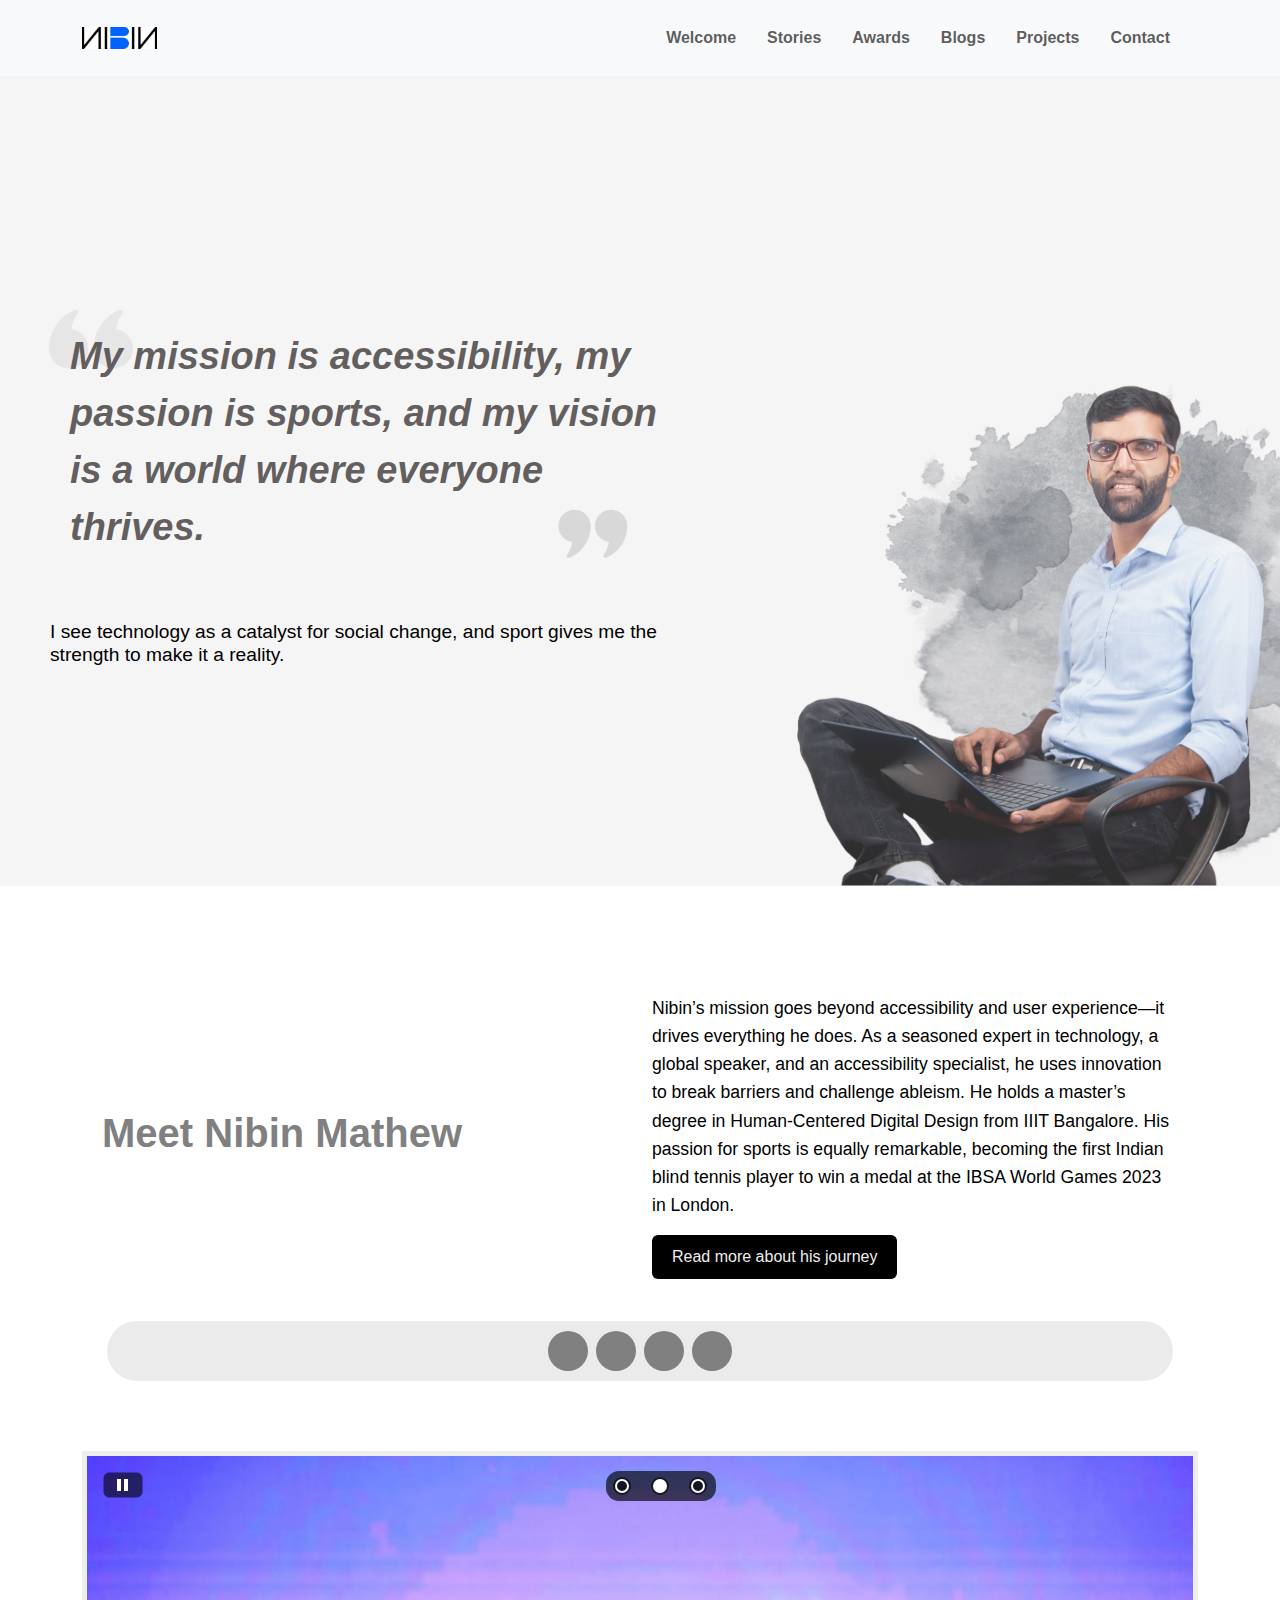
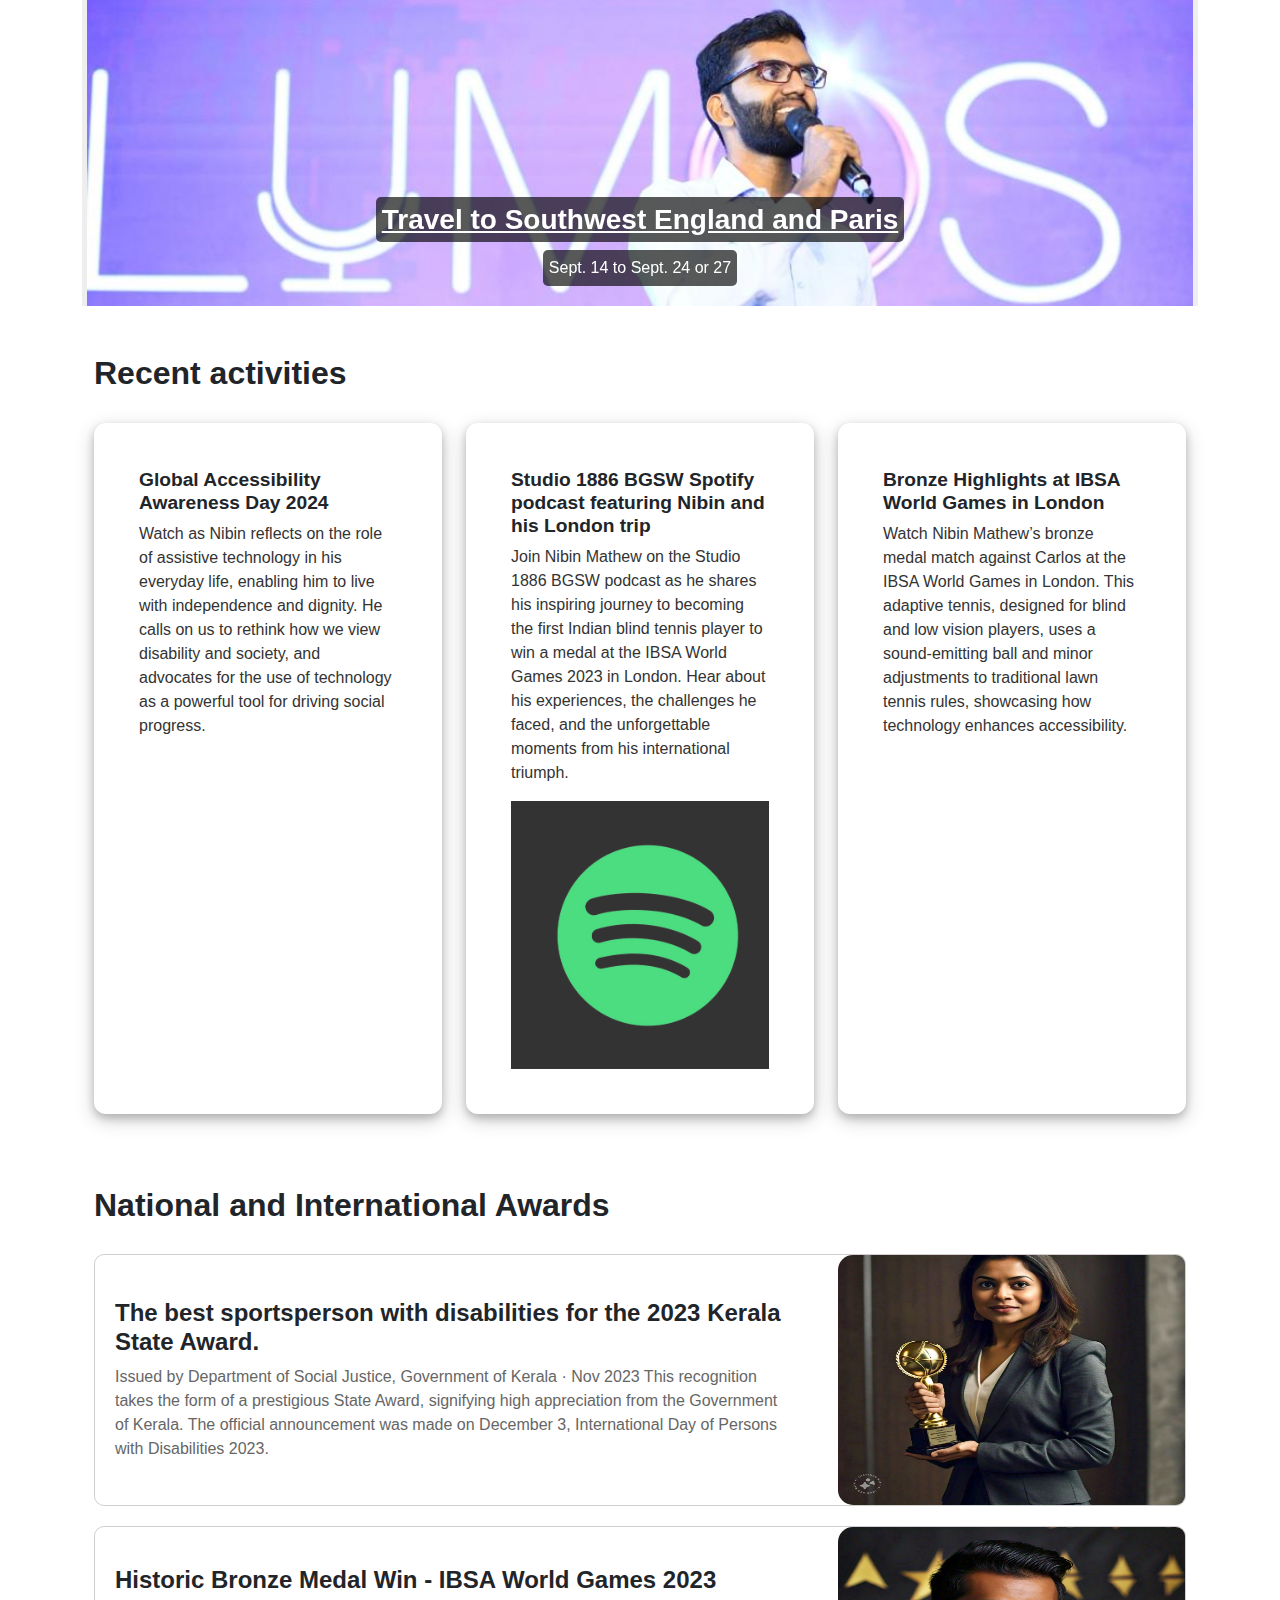
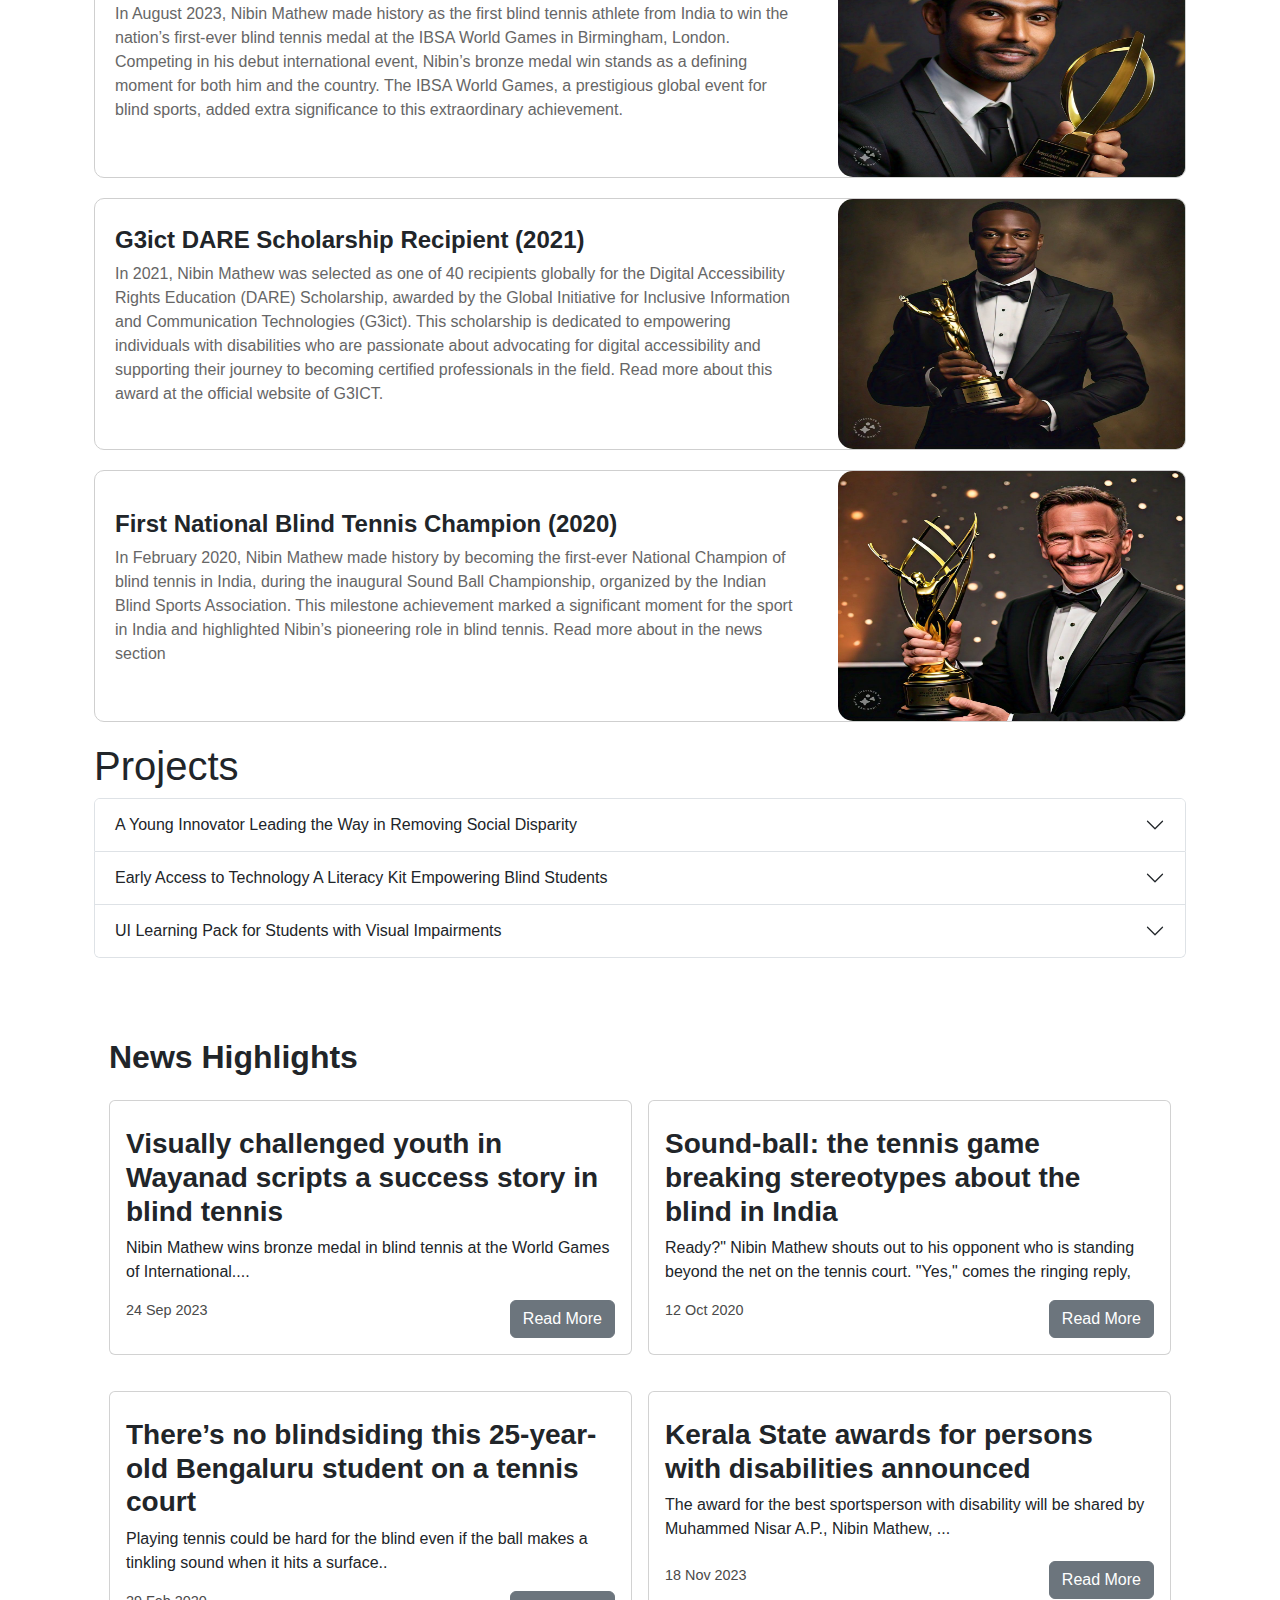
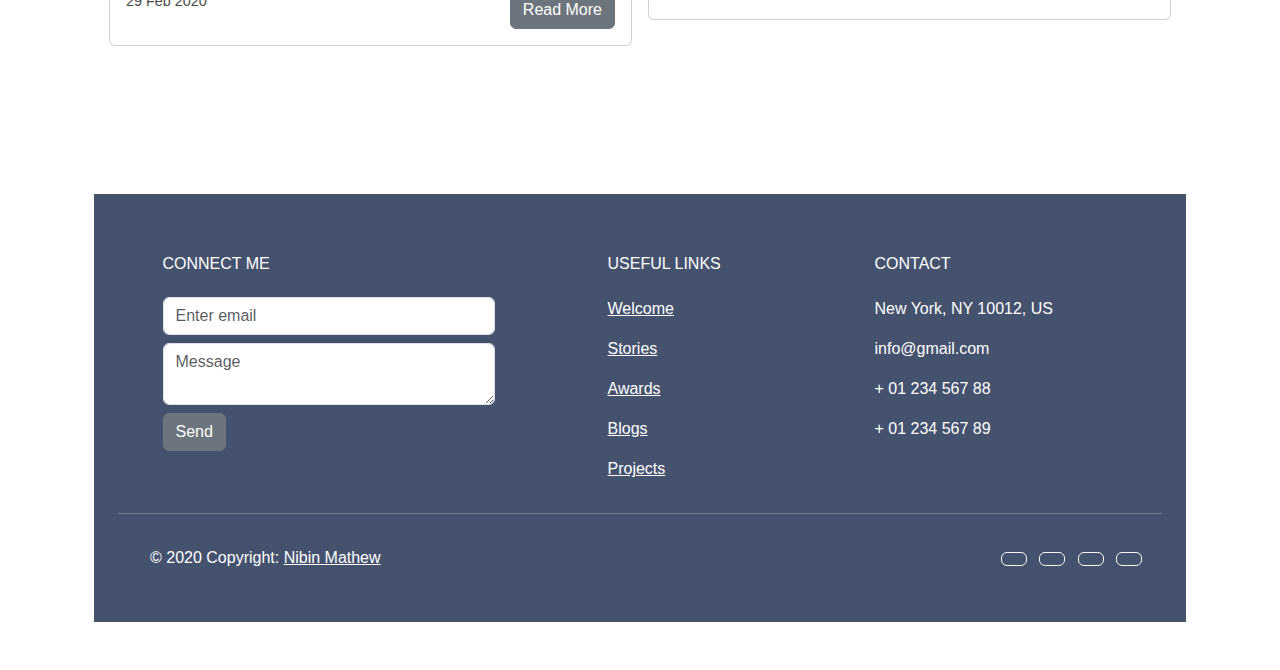
==== commit 608262c0: "contact" ====
--- a/index.html
+++ b/index.html
@@ -158,7 +158,7 @@
                             <circle class="tab" cx="16" cy="15" r="6"></circle>
                         </svg>
                         </button>
-                        <button id="carousel-tab-4" type="button" role="tab" tabindex="-1" aria-label="Slide 4" aria-selected="false" aria-controls="carousel-item-4">
+                        <!-- <button id="carousel-tab-4" type="button" role="tab" tabindex="-1" aria-label="Slide 4" aria-selected="false" aria-controls="carousel-item-4">
                         <svg width="34" height="34" version="1.1" xmlns="http://www.w3.org/2000/svg">
                             <circle class="border" cx="16" cy="15" r="10"></circle>
                             <circle class="tab-background" cx="16" cy="15" r="8"></circle>
@@ -171,7 +171,7 @@
                             <circle class="tab-background" cx="16" cy="15" r="8"></circle>
                             <circle class="tab" cx="16" cy="15" r="6"></circle>
                         </svg>
-                        </button>
+                        </button> -->
                         
                     </div>
                     </div>
@@ -181,7 +181,7 @@
                     <div class="carousel-item active" id="carousel-item-1" role="tabpanel" aria-roledescription="slide" aria-label="1 of 6">
                     <div class="carousel-image">
                         <a href="#" id="carousel-image-1">
-                        <img src="image/award-1.jpg" alt="Walking Tour in Amsterdam">
+                        <img src="image/carousel/pose to hit the ball.jpg" alt="Walking Tour in Amsterdam">
                         </a>
                     </div>
             
@@ -201,7 +201,7 @@
                     <div class="carousel-item" id="carousel-item-2" role="tabpanel" aria-roledescription="slide" aria-label="2 of 6">
                     <div class="carousel-image">
                         <a href="#" id="carousel-image-2">
-                        <img src="image/image2.png" alt="Land's End in Cornwall">
+                        <img src="image/carousel/standing and talking.jpg" alt="Land's End in Cornwall">
                         </a>
                     </div>
             
@@ -221,7 +221,7 @@
                     <div class="carousel-item" id="carousel-item-3" role="tabpanel" aria-roledescription="slide" aria-label="3 of 6">
                     <div class="carousel-image">
                         <a href="#!" id="carousel-image-3">
-                        <img src="image/image2.png" alt="Mom and daughter play Daniel Tiger game on notebook computer.">
+                        <img src="image/carousel/Violin.jpg" alt="Mom and daughter play Daniel Tiger game on notebook computer.">
                         </a>
                     </div>
             
@@ -236,42 +236,7 @@
                     </div>
                     
             
-                    <div class="carousel-item" id="carousel-item-4" role="tabpanel" aria-roledescription="slide" aria-label="4 of 6">
-                    <div class="carousel-image">
-                        <a href="#" id="carousel-image-4">
-                        <img src="image/nibin.png" alt="A man in a suit and fedora and a woman with coiffed hair look sternly into the camera.">
-                        </a>
-                    </div>
-            
-                    <div class="carousel-caption">
-                        <h3>
-                        <a href="#"> Foyle’s War Revisited </a>
-                        </h3>
-            
-                        <div>
-                        <p><span class="contrast">8 pm Sunday, March 8, on TV: Sneak peek at the final season.</span></p>
-                        </div>
-                    </div>
-                    
-                    </div>
-                    
-            
-                    <div class="carousel-item" id="carousel-item-5" role="tabpanel" aria-roledescription="slide" aria-label="5 of 6">
-                    <div class="carousel-image">
-                        <a href="#" id="carousel-image-5">
-                        <img src="image/nibin.png" alt="British flag with WILL-TV host David Thiel.">
-                        </a>
-                    </div>
-            
-                    <div class="carousel-caption">
-                        <h3>
-                        <a href="#"> Great Britain Vote: 7 pm Sat. </a>
-                        </h3>
-            
-                        <div></div>
-                    </div>
-                    
-                    </div>
+                   
                 </div>
             </div>
         </section>
@@ -537,14 +502,105 @@
         </section> 
     
         
-    
+        <div class="container my-5">
+            <footer class="text-center text-lg-start text-white"style="background-color: #45526e">
+                <div class="container p-4 pb-0">
+                    <section class="">
+                        <div class="row">
+                            <div class="col-md-6 col-lg-6 col-xl-4 mx-auto mt-3">
+                                <h6 class="text-uppercase mb-4 font-weight-bold"> Connect Me</h6>
+                               
+                                <form action=" https://docs.google.com/forms/d/e/1FAIpQLScGhrzWAxuI7S4W_2ATonR5jsIeyHqe2ycz6Y6Y7sUedI31UA/formResponse">
+                                        <fieldset class="form-group">
+                                            <input type="email" name="entry.1045781291" class="form-control" id="exampleInputEmail1" placeholder="Enter email">
+                                        </fieldset>
+                                        <fieldset class="form-group mt-2">
+                                            <textarea name="entry.839337160" class="form-control" id="exampleMessage" placeholder="Message"></textarea>
+                                        </fieldset>
+                                        <fieldset class="form-group text-xs-right mt-2">
+                                            <button type="submit" class="btn btn-secondary btn-secondary-outline ">Send</button>
+                                        </fieldset>
+                                    </form>
+                            </div>
+                
+                         
+                            <div class="col-md-3 col-lg-2 col-xl-2 mx-auto mt-3">
+                                <h6 class="text-uppercase mb-4 font-weight-bold">
+                                    Useful links
+                                </h6>
+                                <p>
+                                    <a class="text-white"  href="#content">Welcome</a>
+                                </p>
+                                <p>
+                                    <a class="text-white" href="story.html">Stories</a>
+                                </p>
+                                <p>
+                                    <a class="text-white" href="#awards">Awards</a>
+                                </p>
+                                <p>
+                                    <a class="text-white" href="#blogs">Blogs</a>
+                                </p>
+                                <p>
+                                    <a class="text-white" href="#projects">Projects</a>
+                                </p>
+                               
+                            </div>
+                
+                        
+                            <hr class="w-100 clearfix d-md-none" />
+                
+                            <div class="col-md-4 col-lg-3 col-xl-3 mx-auto mt-3">
+                                <h6 class="text-uppercase mb-4 font-weight-bold">Contact</h6>
+                                <p><i class="fas fa-home mr-3"></i> New York, NY 10012, US</p>
+                                <p><i class="fas fa-envelope mr-3"></i> info@gmail.com</p>
+                                <p><i class="fas fa-phone mr-3"></i> + 01 234 567 88</p>
+                                <p><i class="fas fa-print mr-3"></i> + 01 234 567 89</p>
+                            </div>
+                        </div>
+                    </section>
+                  
+            
+                    <hr class="my-3">
+                 
+                    <section class="p-3 pt-0">
+                        <div class="row d-flex align-items-center">
+                            <div class="col-md-7 col-lg-8 text-center text-md-start">
+                                <div class="p-3">© 2020 Copyright:
+                                    <a class="text-white" href="https://mdbootstrap.com/">Nibin Mathew</a>
+                                </div>
+                            </div>
+            
+                            <div class="col-md-5 col-lg-4 ml-lg-0 text-center text-md-end">
+                       
+                                <a aria-labelledby="facebook-label open-span" href="https://www.facebook.com/nibin.mathew.754/" class="btn btn-outline-light btn-floating m-1"class="text-white" role="button">
+                                    <i class="fab fa-facebook-f"></i>
+                                </a>
+            
+                                <a aria-labelledby="linkedIn-label open-span" href="https://www.linkedin.com/in/nibin-mathew/?originalSubdomain=in" class="btn btn-outline-light btn-floating m-1" class="text-white" role="button" >
+                                    <i class="fab fa-linkedin"></i >
+                                </a>
+            
+                                <a aria-labelledby="youtube-label open-span"  href="https://www.youtube.com/@inclusivetennisindia?app=desktop" class="btn btn-outline-light btn-floating m-1" class="text-white" role="button">
+                                    <i class="fab fa-youtube"></i>
+                                </a>
+            
+                                <a  aria-labelledby="instagram-label open-span" href="https://www.instagram.com/nibinmathewpaul?igsh=dGdreTNhM2MydWNz&utm_source=qr " class="btn btn-outline-light btn-floating m-1" class="text-white"role="button">
+                                    <i class="fab fa-instagram"></i>
+                                </a>
+                            </div>
+                        </div>
+                    </section>
+                </div>
+            </footer>               
+        </div>
+       
 
         <!-- Footer -->
-        <footer>
+        <!-- <footer>
             <div class="container">
                 <p>&copy; 2024 Nibin Mathew. All rights reserved.</p>
             </div>
-        </footer>
+        </footer> -->
     </div>
 
     <!-- Bootstrap JS -->
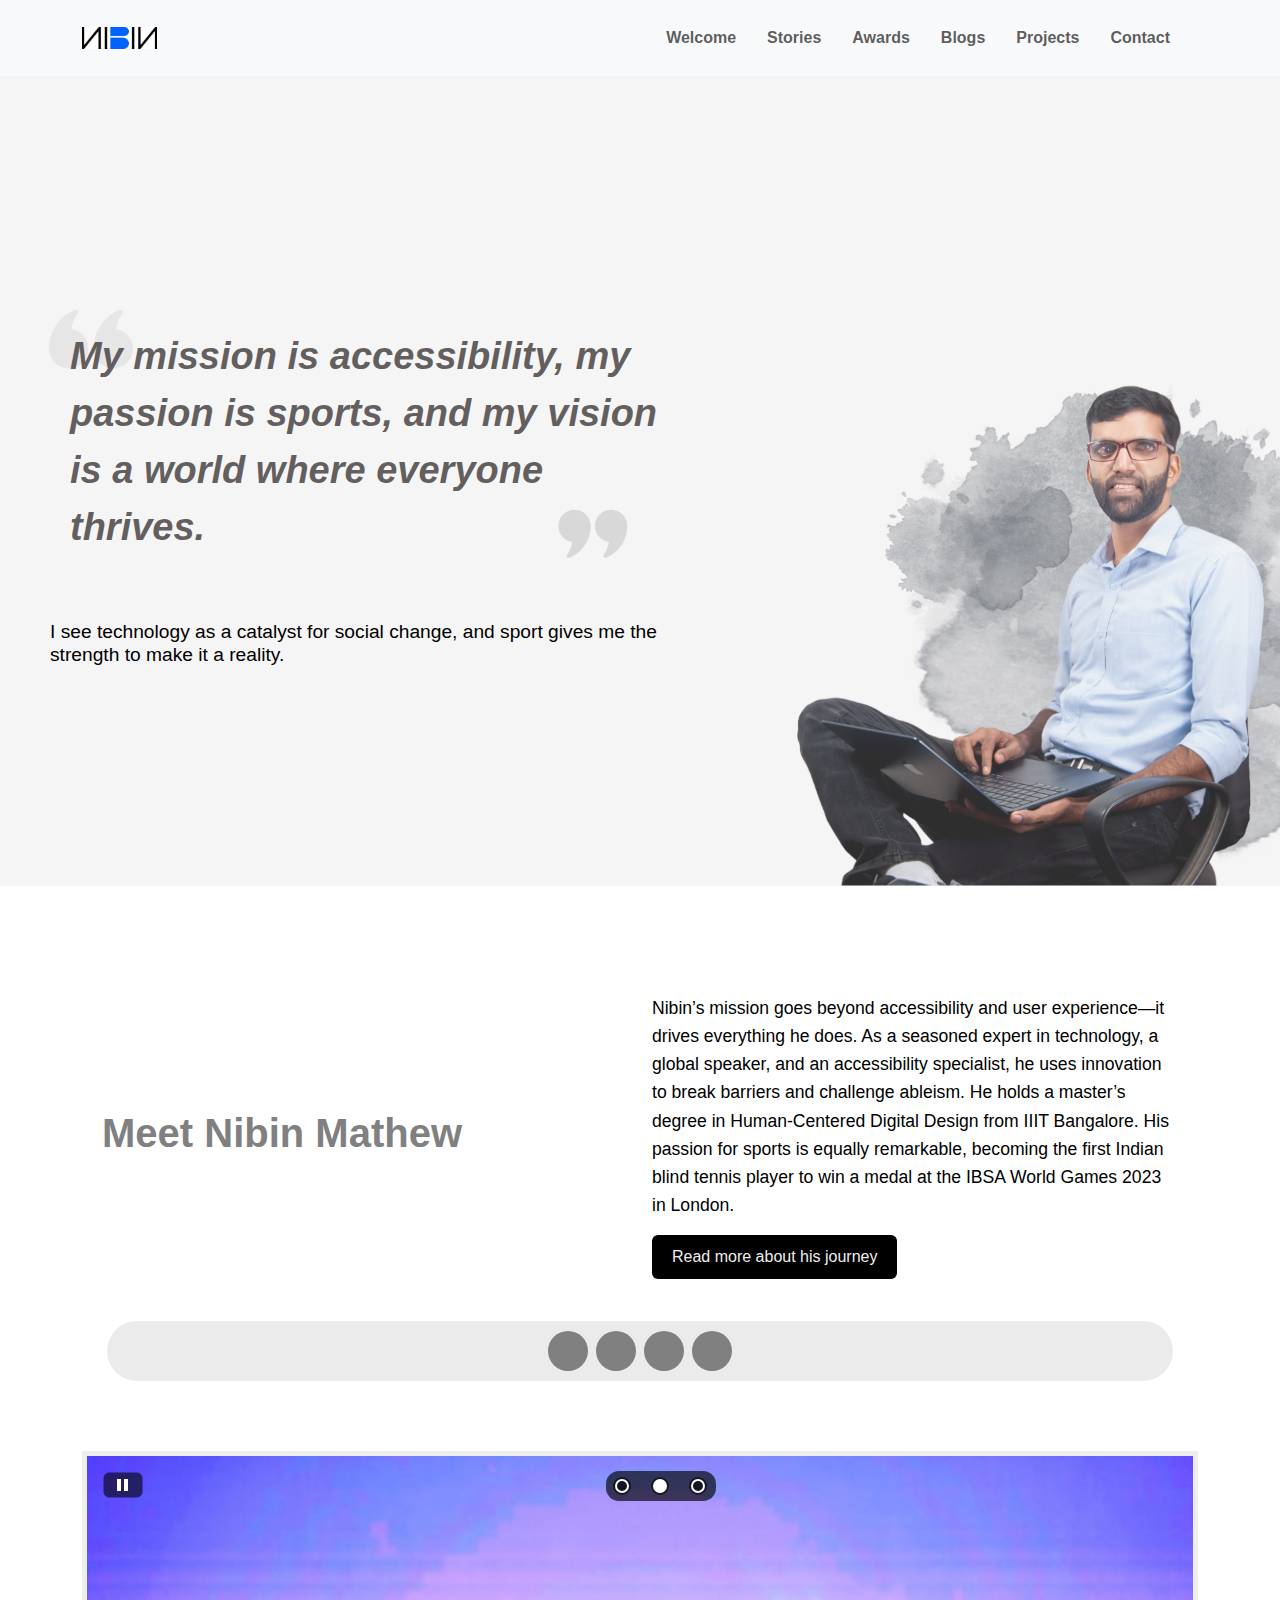
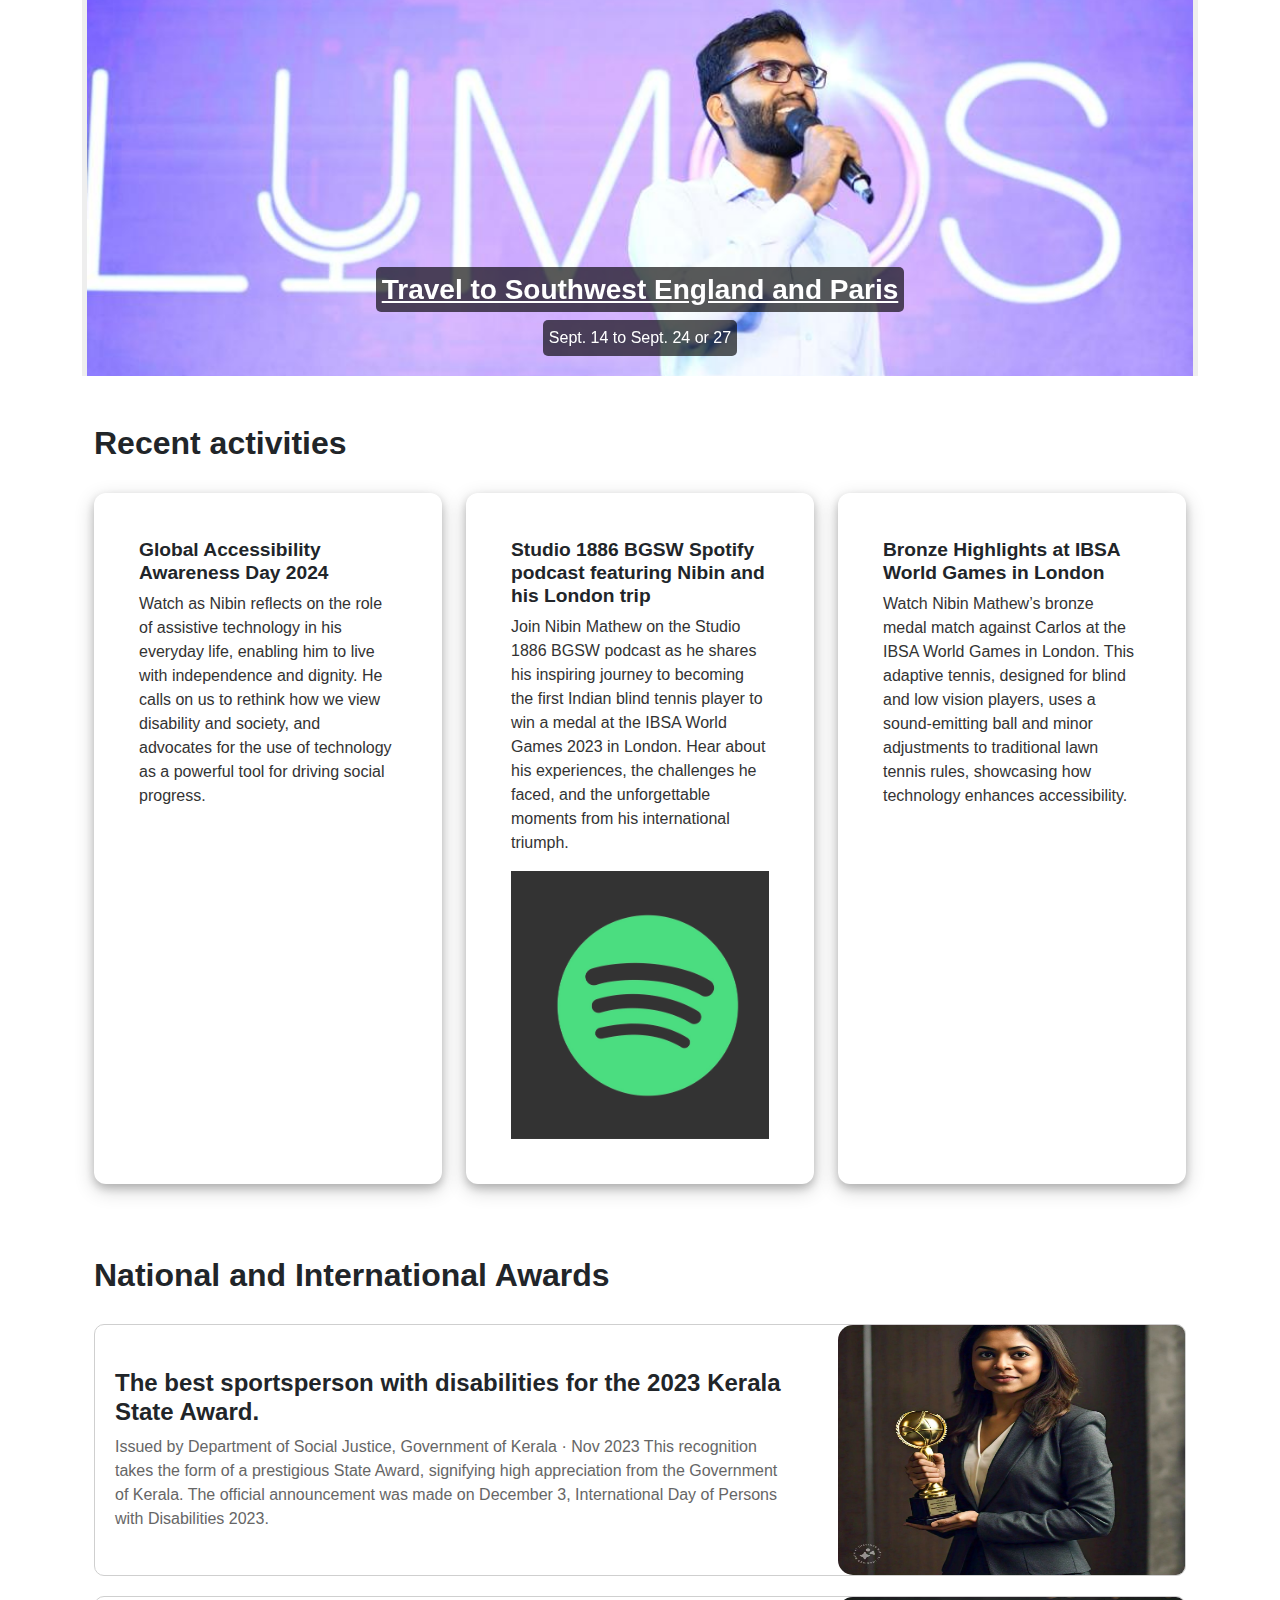
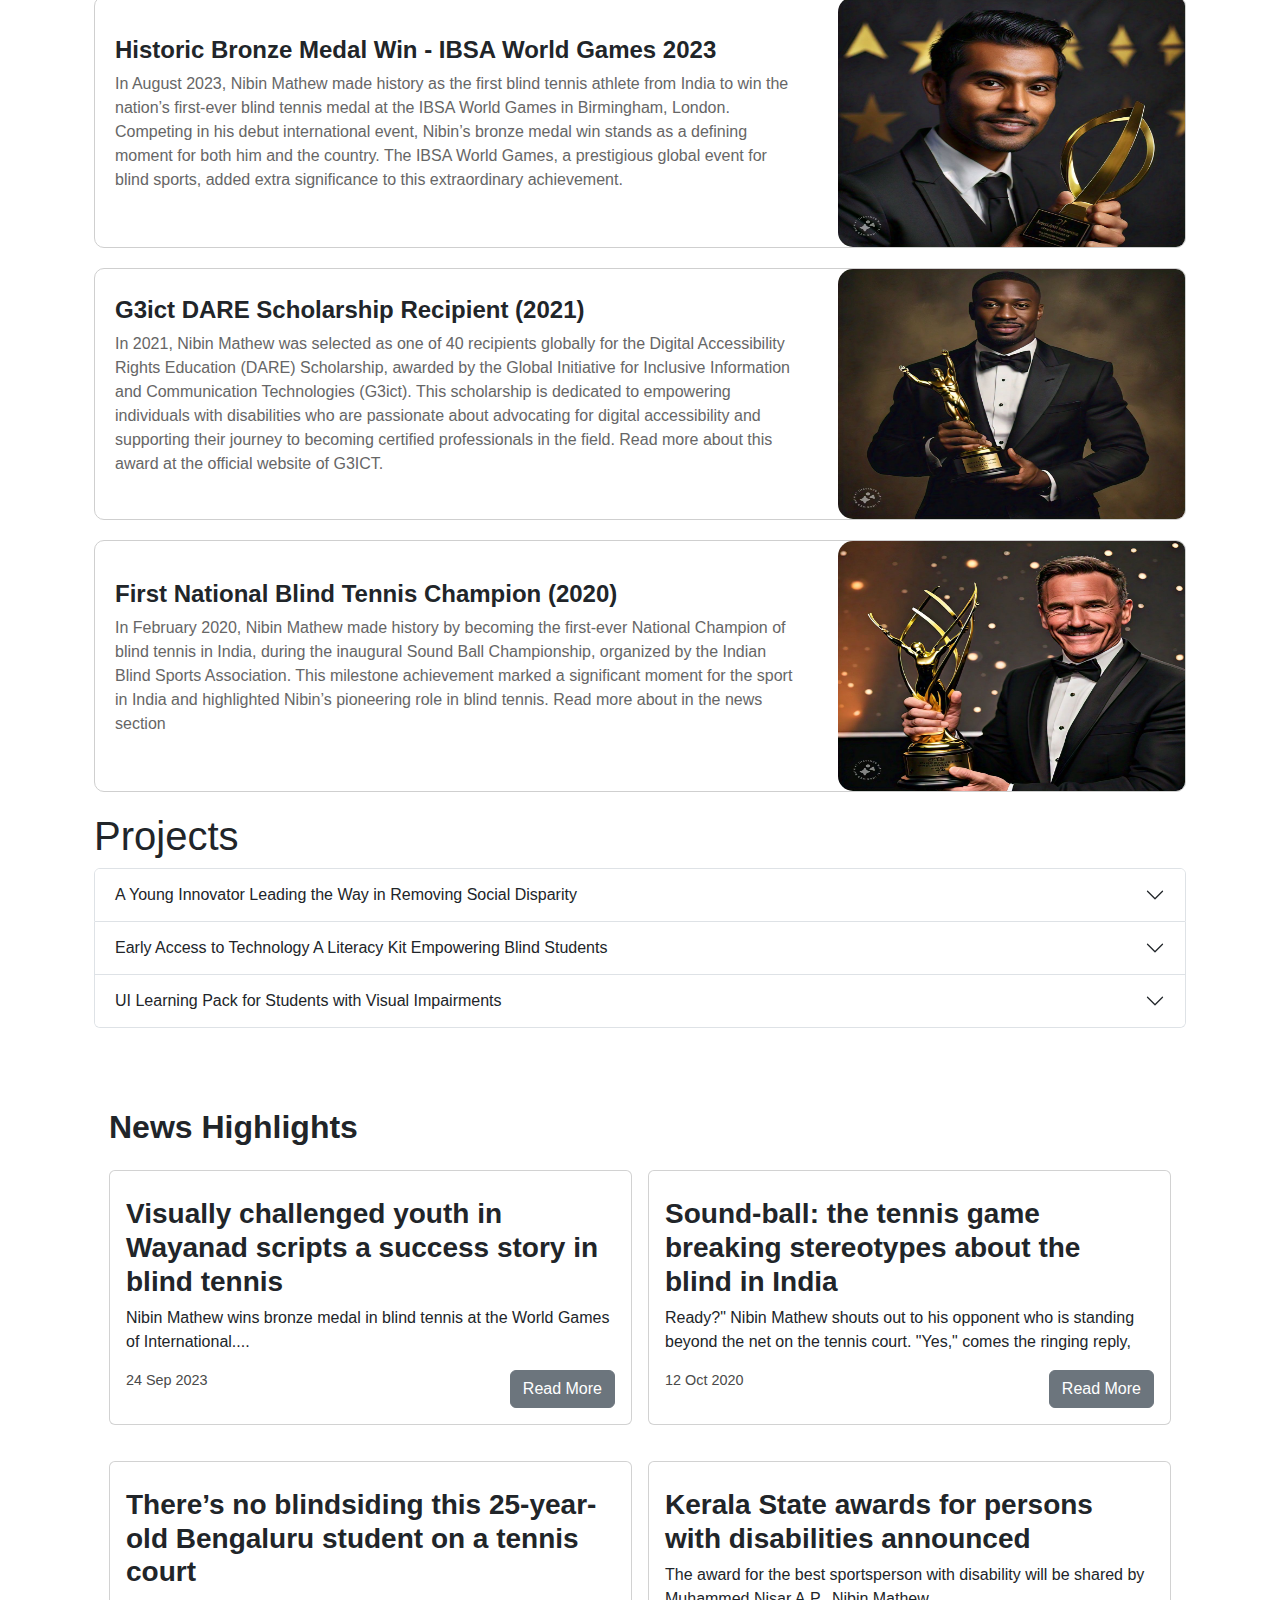
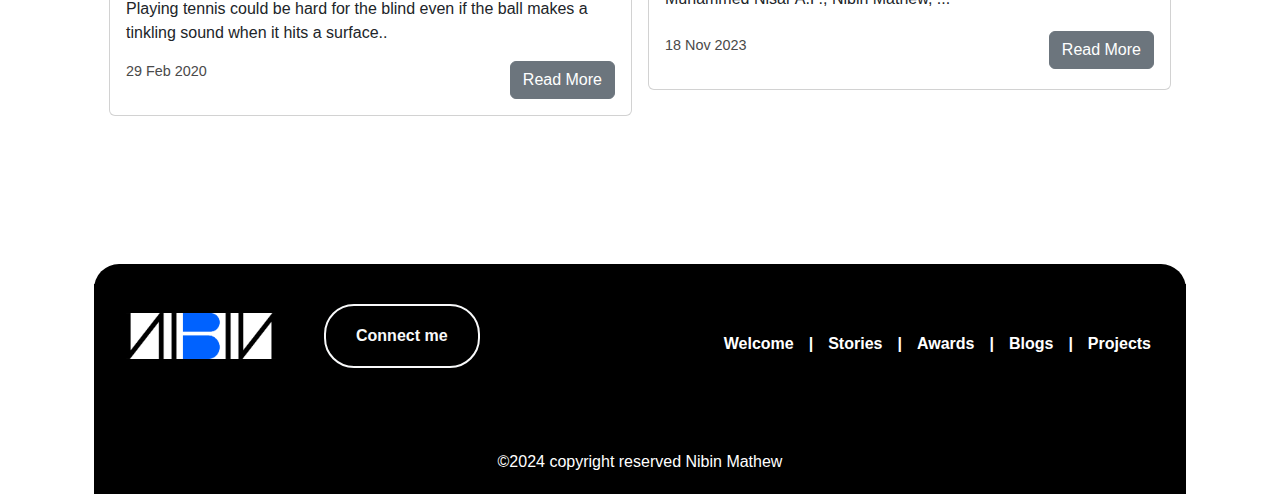
==== commit 5c7a599f: "images added" ====
--- a/index.html
+++ b/index.html
@@ -181,7 +181,7 @@
                     <div class="carousel-item active" id="carousel-item-1" role="tabpanel" aria-roledescription="slide" aria-label="1 of 6">
                     <div class="carousel-image">
                         <a href="#" id="carousel-image-1">
-                        <img src="image/carousel/pose to hit the ball.jpg" alt="Walking Tour in Amsterdam">
+                        <img src="image/carousel/pose to hit the ball.jpg" alt="pose to hit the ball image and need exact content for this">
                         </a>
                     </div>
             
@@ -201,7 +201,7 @@
                     <div class="carousel-item" id="carousel-item-2" role="tabpanel" aria-roledescription="slide" aria-label="2 of 6">
                     <div class="carousel-image">
                         <a href="#" id="carousel-image-2">
-                        <img src="image/carousel/standing and talking.jpg" alt="Land's End in Cornwall">
+                        <img src="image/carousel/standing and talking.jpg" alt="standing and talking image and need exact content for this">
                         </a>
                     </div>
             
@@ -221,7 +221,7 @@
                     <div class="carousel-item" id="carousel-item-3" role="tabpanel" aria-roledescription="slide" aria-label="3 of 6">
                     <div class="carousel-image">
                         <a href="#!" id="carousel-image-3">
-                        <img src="image/carousel/Violin.jpg" alt="Mom and daughter play Daniel Tiger game on notebook computer.">
+                        <img src="image/carousel/Violin.jpg" alt="Violin image and need exact content for this image">
                         </a>
                     </div>
             
@@ -313,7 +313,7 @@
                                 </div>
                             </div>
                             <div class="col-md-4">
-                                <img src="image/award1.jpg" alt="Award 1 Image">
+                                <img src="image/award1.jpg" alt="Award 1 Image need exact image for 2023 Kerala State Award">
                             </div>
                         </div>
                 </div>
@@ -329,7 +329,7 @@
                                 </div>
                             </div>
                             <div class="col-md-4">
-                                <img src="image/award2.jpg" alt="Award 2 Image">
+                                <img src="image/award2.jpg" alt="Award 2 Image need exact image for IBSA World Games 2023">
                             </div>
                         </div>
                     </div>
@@ -347,7 +347,7 @@
                                 </div>
                             </div>
                             <div class="col-md-4">
-                                <img src="image/award 4.jpg" alt="Award 3 Image">
+                                <img src="image/award 4.jpg" alt="Award 3 Image need exact image for DARE Scholarship Recipient ">
                             </div>
                         </div>
                     </div>
@@ -365,7 +365,7 @@
                                 </div>
                             </div>
                             <div class="col-md-4">
-                                <img src="image/award-3.jpg" alt="Award 4 Image">
+                                <img src="image/award-3.jpg" alt="Award 4 Image need exact image for  Blind Tennis Champion (2020) ">
                             </div>
                         </div>
                     </div>
@@ -500,107 +500,52 @@
                 </div>
             </div>
         </section> 
-    
-        
-        <div class="container my-5">
-            <footer class="text-center text-lg-start text-white"style="background-color: #45526e">
-                <div class="container p-4 pb-0">
-                    <section class="">
-                        <div class="row">
-                            <div class="col-md-6 col-lg-6 col-xl-4 mx-auto mt-3">
-                                <h6 class="text-uppercase mb-4 font-weight-bold"> Connect Me</h6>
-                               
-                                <form action=" https://docs.google.com/forms/d/e/1FAIpQLScGhrzWAxuI7S4W_2ATonR5jsIeyHqe2ycz6Y6Y7sUedI31UA/formResponse">
-                                        <fieldset class="form-group">
-                                            <input type="email" name="entry.1045781291" class="form-control" id="exampleInputEmail1" placeholder="Enter email">
-                                        </fieldset>
-                                        <fieldset class="form-group mt-2">
-                                            <textarea name="entry.839337160" class="form-control" id="exampleMessage" placeholder="Message"></textarea>
-                                        </fieldset>
-                                        <fieldset class="form-group text-xs-right mt-2">
-                                            <button type="submit" class="btn btn-secondary btn-secondary-outline ">Send</button>
-                                        </fieldset>
-                                    </form>
-                            </div>
-                
-                         
-                            <div class="col-md-3 col-lg-2 col-xl-2 mx-auto mt-3">
-                                <h6 class="text-uppercase mb-4 font-weight-bold">
-                                    Useful links
-                                </h6>
-                                <p>
-                                    <a class="text-white"  href="#content">Welcome</a>
-                                </p>
-                                <p>
-                                    <a class="text-white" href="story.html">Stories</a>
-                                </p>
-                                <p>
-                                    <a class="text-white" href="#awards">Awards</a>
-                                </p>
-                                <p>
-                                    <a class="text-white" href="#blogs">Blogs</a>
-                                </p>
-                                <p>
-                                    <a class="text-white" href="#projects">Projects</a>
-                                </p>
-                               
-                            </div>
-                
-                        
-                            <hr class="w-100 clearfix d-md-none" />
-                
-                            <div class="col-md-4 col-lg-3 col-xl-3 mx-auto mt-3">
-                                <h6 class="text-uppercase mb-4 font-weight-bold">Contact</h6>
-                                <p><i class="fas fa-home mr-3"></i> New York, NY 10012, US</p>
-                                <p><i class="fas fa-envelope mr-3"></i> info@gmail.com</p>
-                                <p><i class="fas fa-phone mr-3"></i> + 01 234 567 88</p>
-                                <p><i class="fas fa-print mr-3"></i> + 01 234 567 89</p>
-                            </div>
-                        </div>
-                    </section>
-                  
-            
-                    <hr class="my-3">
+
+      
+
+
+        <div class="container mt-5">
+            <footer>
+                <div class="navbar navbar-expand-lg navbar-custom">
+                    <div class="container-fluid justify-content-start gap-5 align-items-center">
+                        <div class="logo-footer">
+                            <img src="./image/nibin-logo.png" alt="Logo" class="logo-image">
+                        </div>
+                        <a class="btn btn-outline-light">Connect me</a>
+                    </div>
+        
                  
-                    <section class="p-3 pt-0">
-                        <div class="row d-flex align-items-center">
-                            <div class="col-md-7 col-lg-8 text-center text-md-start">
-                                <div class="p-3">© 2020 Copyright:
-                                    <a class="text-white" href="https://mdbootstrap.com/">Nibin Mathew</a>
-                                </div>
-                            </div>
-            
-                            <div class="col-md-5 col-lg-4 ml-lg-0 text-center text-md-end">
-                       
-                                <a aria-labelledby="facebook-label open-span" href="https://www.facebook.com/nibin.mathew.754/" class="btn btn-outline-light btn-floating m-1"class="text-white" role="button">
-                                    <i class="fab fa-facebook-f"></i>
-                                </a>
-            
-                                <a aria-labelledby="linkedIn-label open-span" href="https://www.linkedin.com/in/nibin-mathew/?originalSubdomain=in" class="btn btn-outline-light btn-floating m-1" class="text-white" role="button" >
-                                    <i class="fab fa-linkedin"></i >
-                                </a>
-            
-                                <a aria-labelledby="youtube-label open-span"  href="https://www.youtube.com/@inclusivetennisindia?app=desktop" class="btn btn-outline-light btn-floating m-1" class="text-white" role="button">
-                                    <i class="fab fa-youtube"></i>
-                                </a>
-            
-                                <a  aria-labelledby="instagram-label open-span" href="https://www.instagram.com/nibinmathewpaul?igsh=dGdreTNhM2MydWNz&utm_source=qr " class="btn btn-outline-light btn-floating m-1" class="text-white"role="button">
-                                    <i class="fab fa-instagram"></i>
-                                </a>
-                            </div>
-                        </div>
-                    </section>
-                </div>
-            </footer>               
+                    
+                    <!-- Navigation Links -->
+                    <div class="nav-column mt-3">
+                        <a class="nav-link" href="#">Welcome</a> |
+                        <a class="nav-link" href="#">Stories</a> |
+                        <a class="nav-link" href="#">Awards</a> |
+                        <a class="nav-link" href="#">Blogs</a> |
+                        <a class="nav-link" href="#">Projects</a> 
+                    </div>
+                </div>
+        
+                <div class="social-icons mt-3">
+                    <a target="_blank" aria-labelledby="instagram-label open-span" href="https://www.instagram.com/nibinmathewpaul?igsh=dGdreTNhM2MydWNz&utm_source=qr ">
+                        <i class="fab fa-instagram"></i>
+                    </a>
+                    <a target="_blank" aria-labelledby="linkedIn-label open-span" href="https://www.linkedin.com/in/nibin-mathew/?originalSubdomain=in">
+                        <i class="fab fa-linkedin-in"></i>
+                    </a>
+                    <a target="_blank" aria-labelledby="facebook-label open-span" href="https://www.facebook.com/nibin.mathew.754/">
+                        <i class="fab fa-facebook-f"></i>
+                    </a>
+                    <a  target="_blank" aria-labelledby="youtube-label open-span" href="https://www.youtube.com/@inclusivetennisindia?app=desktop">
+                        <i class="fab fa-youtube"></i>
+                    </a>
+                </div>
+        
+                <p class="mt-3">&copy;2024 copyright reserved Nibin Mathew</p>
+            </footer>
         </div>
+    
        
-
-        <!-- Footer -->
-        <!-- <footer>
-            <div class="container">
-                <p>&copy; 2024 Nibin Mathew. All rights reserved.</p>
-            </div>
-        </footer> -->
     </div>
 
     <!-- Bootstrap JS -->
--- a/index.css
+++ b/index.css
@@ -357,7 +357,7 @@
 
 .carousel-tablist .carousel-item {
   display: none;
-  max-height: 450px;
+  max-height: 520px;
   max-width: 1200px;
   position: relative;
   overflow: hidden;
@@ -1053,4 +1053,84 @@
   padding-right: 0rem;
 }
 
+}
+
+.navbar-custom {
+  background-color: #000;
+  padding: 20px;
+  
+}
+
+.navbar-custom .nav-link {
+  color: #fff;
+  margin: 10px 0;
+}
+
+.navbar-custom .nav-link:hover {
+  text-decoration: underline;
+}
+
+.btn-outline-light {
+  border-width: 2px;
+  padding: 18px 30px;
+  font-weight: bold;
+  border-radius: 30px;
+  -webkit-border-radius: 30px;
+  -moz-border-radius: 30px;
+  -ms-border-radius: 30px;
+  -o-border-radius: 30px;
+}
+
+footer {
+  background-color: #000;
+  color: #fff;
+  border-radius: 25px 25px 0 0;
+  -webkit-border-radius: 25px 25px 0 0;
+  -moz-border-radius: 25px 25px 0 0;
+  -ms-border-radius: 25px 25px 0 0;
+  -o-border-radius: 25px 25px 0 0;
+  padding: 20px 0;
+  text-align: center;
+}
+
+footer .social-icons a {
+  color: #fff;
+  margin: 0 10px;
+  font-size: 20px;
+}
+
+footer p {
+  margin: 10px 0 0;
+}
+
+.logo-footer {
+  width: 150px;
+}
+
+.logo-image {
+  width: 100%;
+  object-fit: cover;
+}
+
+/* Custom responsive design */
+.nav-column {
+  display: flex;
+  flex-direction: column;
+  align-items: center;
+}
+.line{
+  width: 1200px;
+}
+
+@media (min-width: 768px) {
+
+  .nav-column {
+      flex-direction: row;
+      justify-content: center;
+  }
+
+  .nav-column .nav-link {
+      margin: 0 15px;
+  }
+ 
 }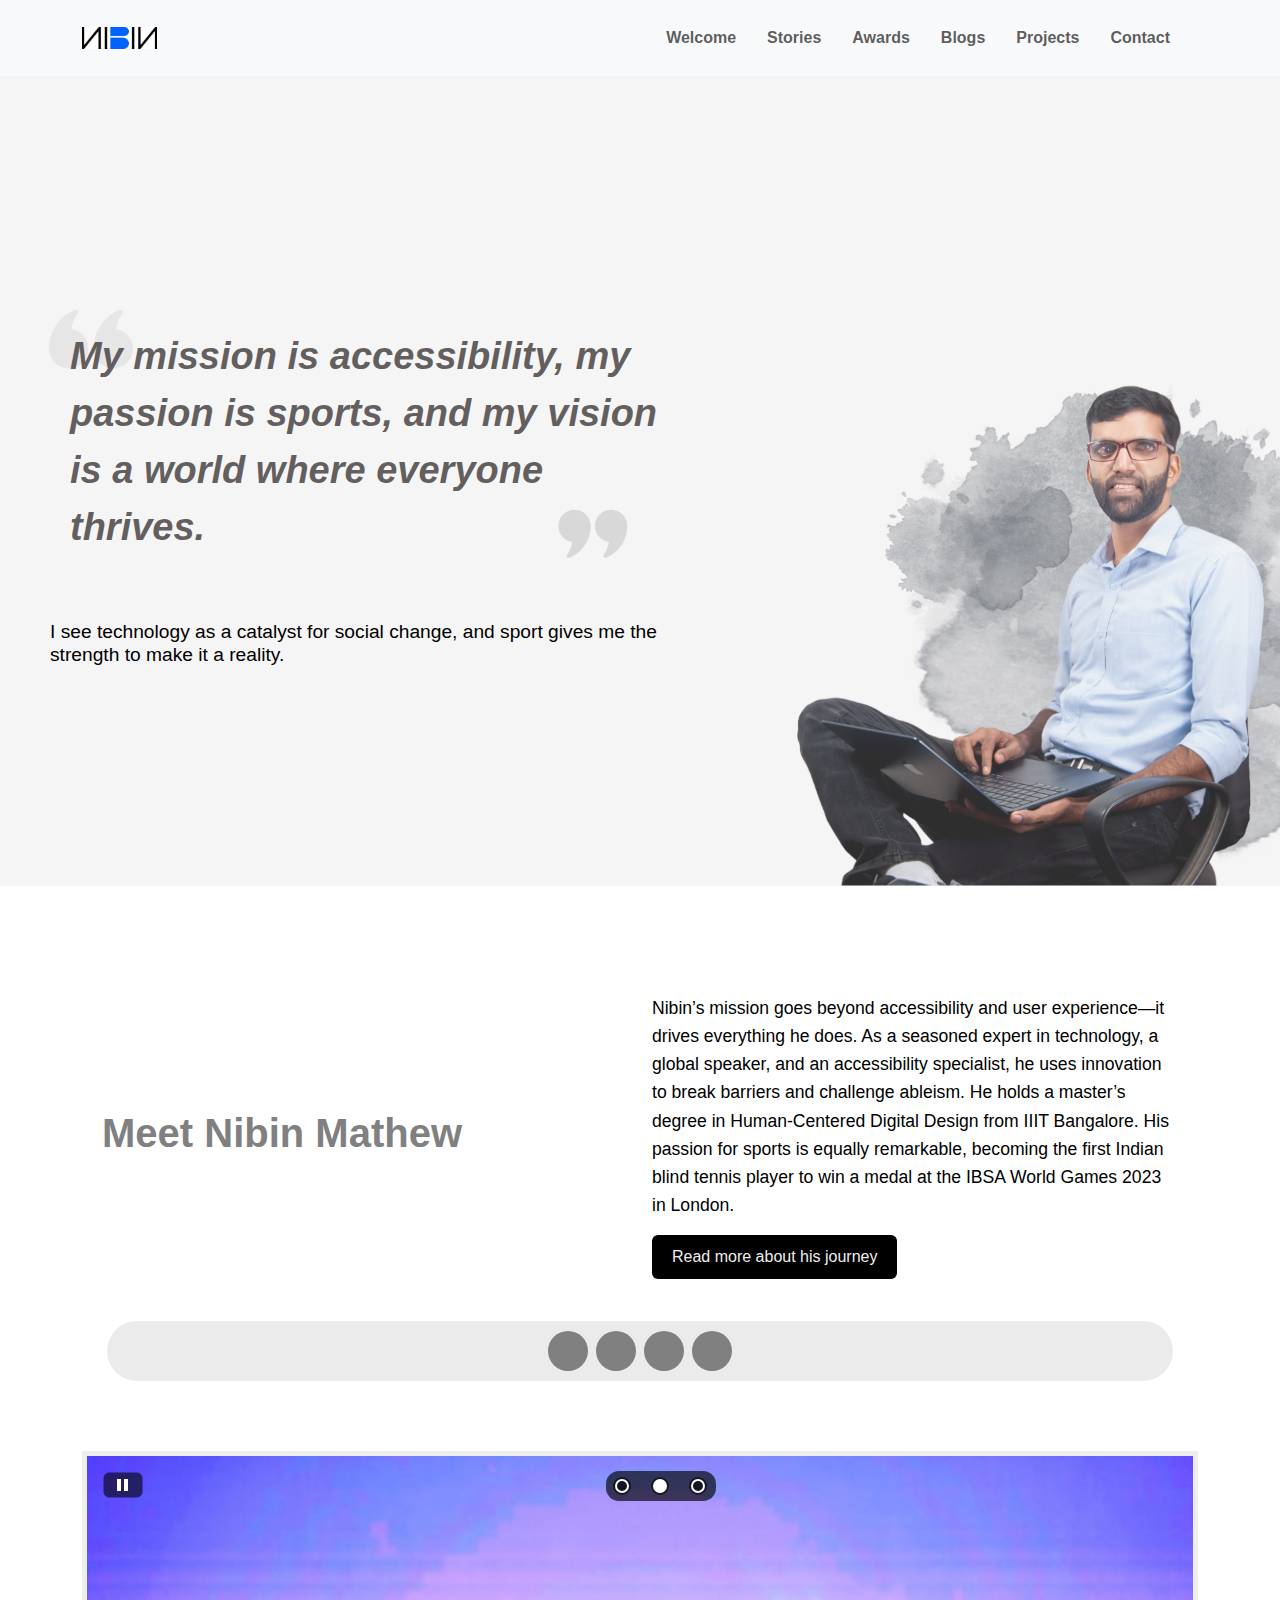
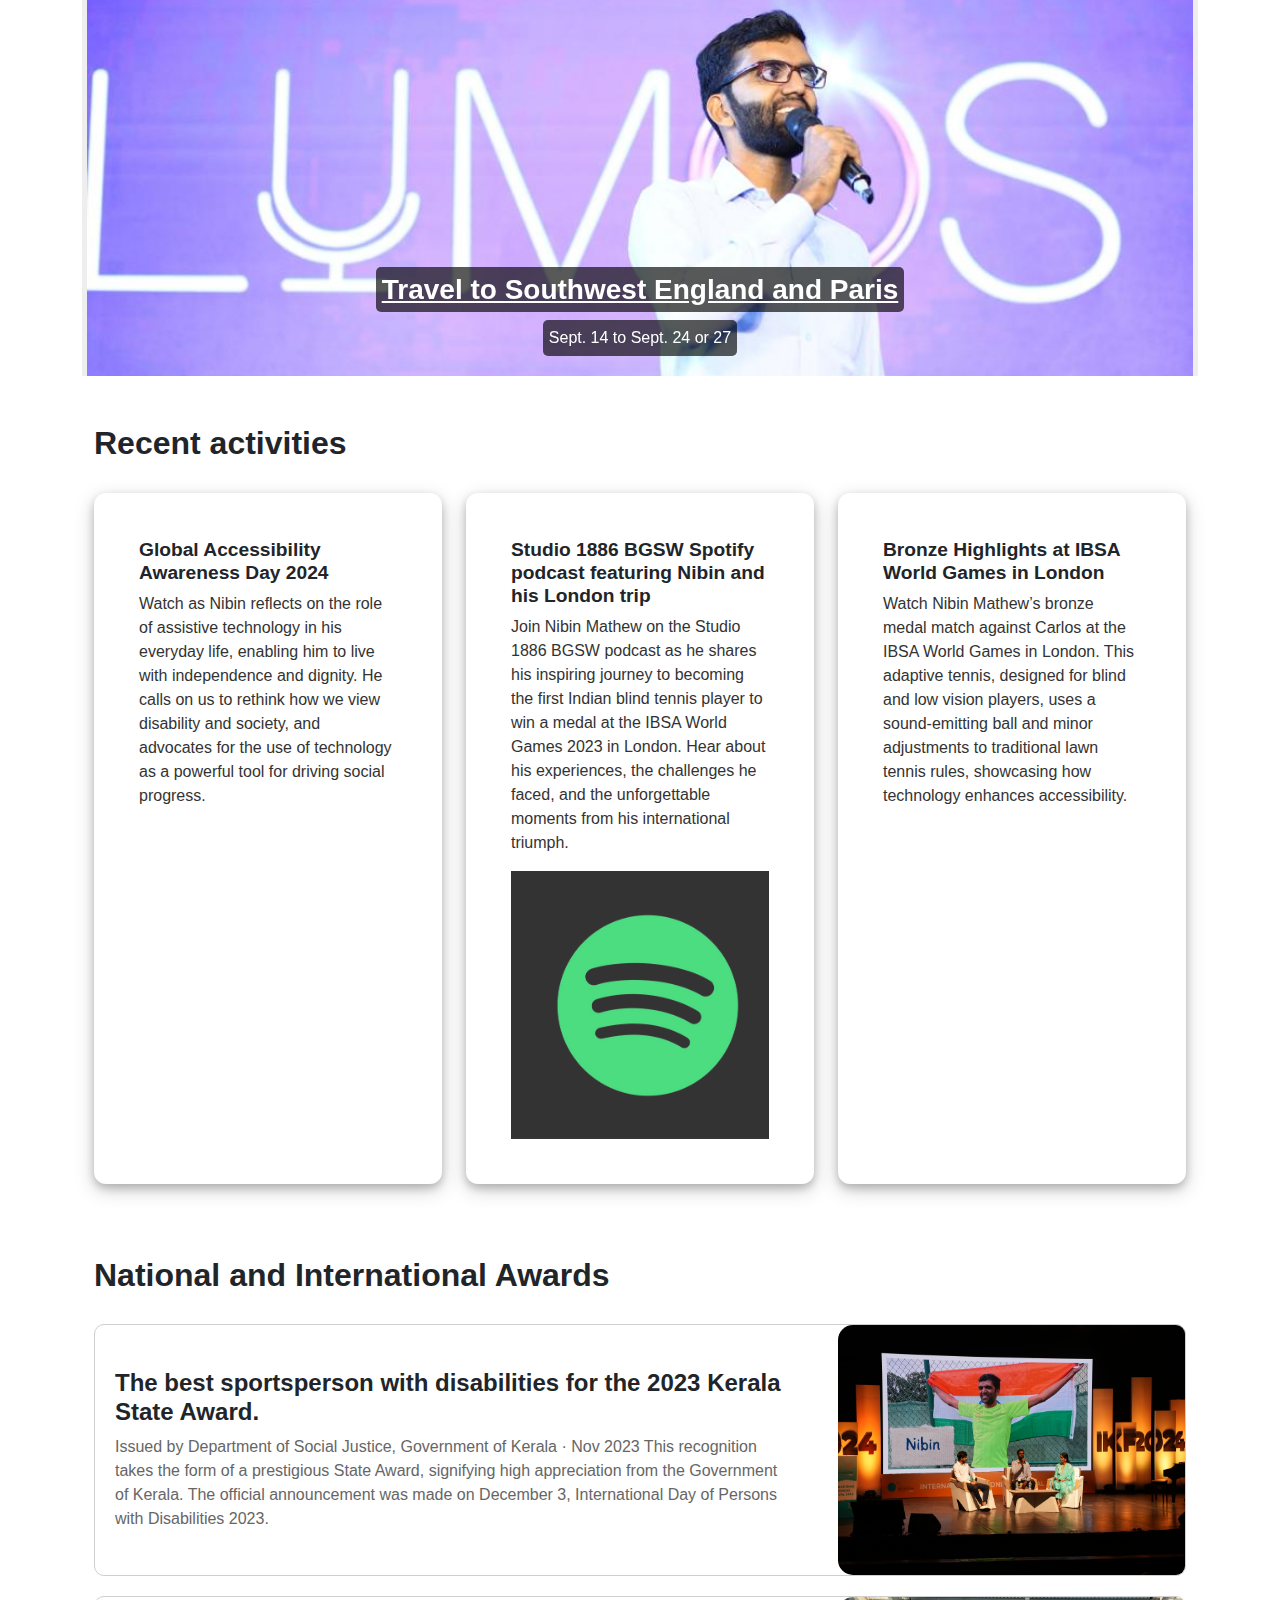
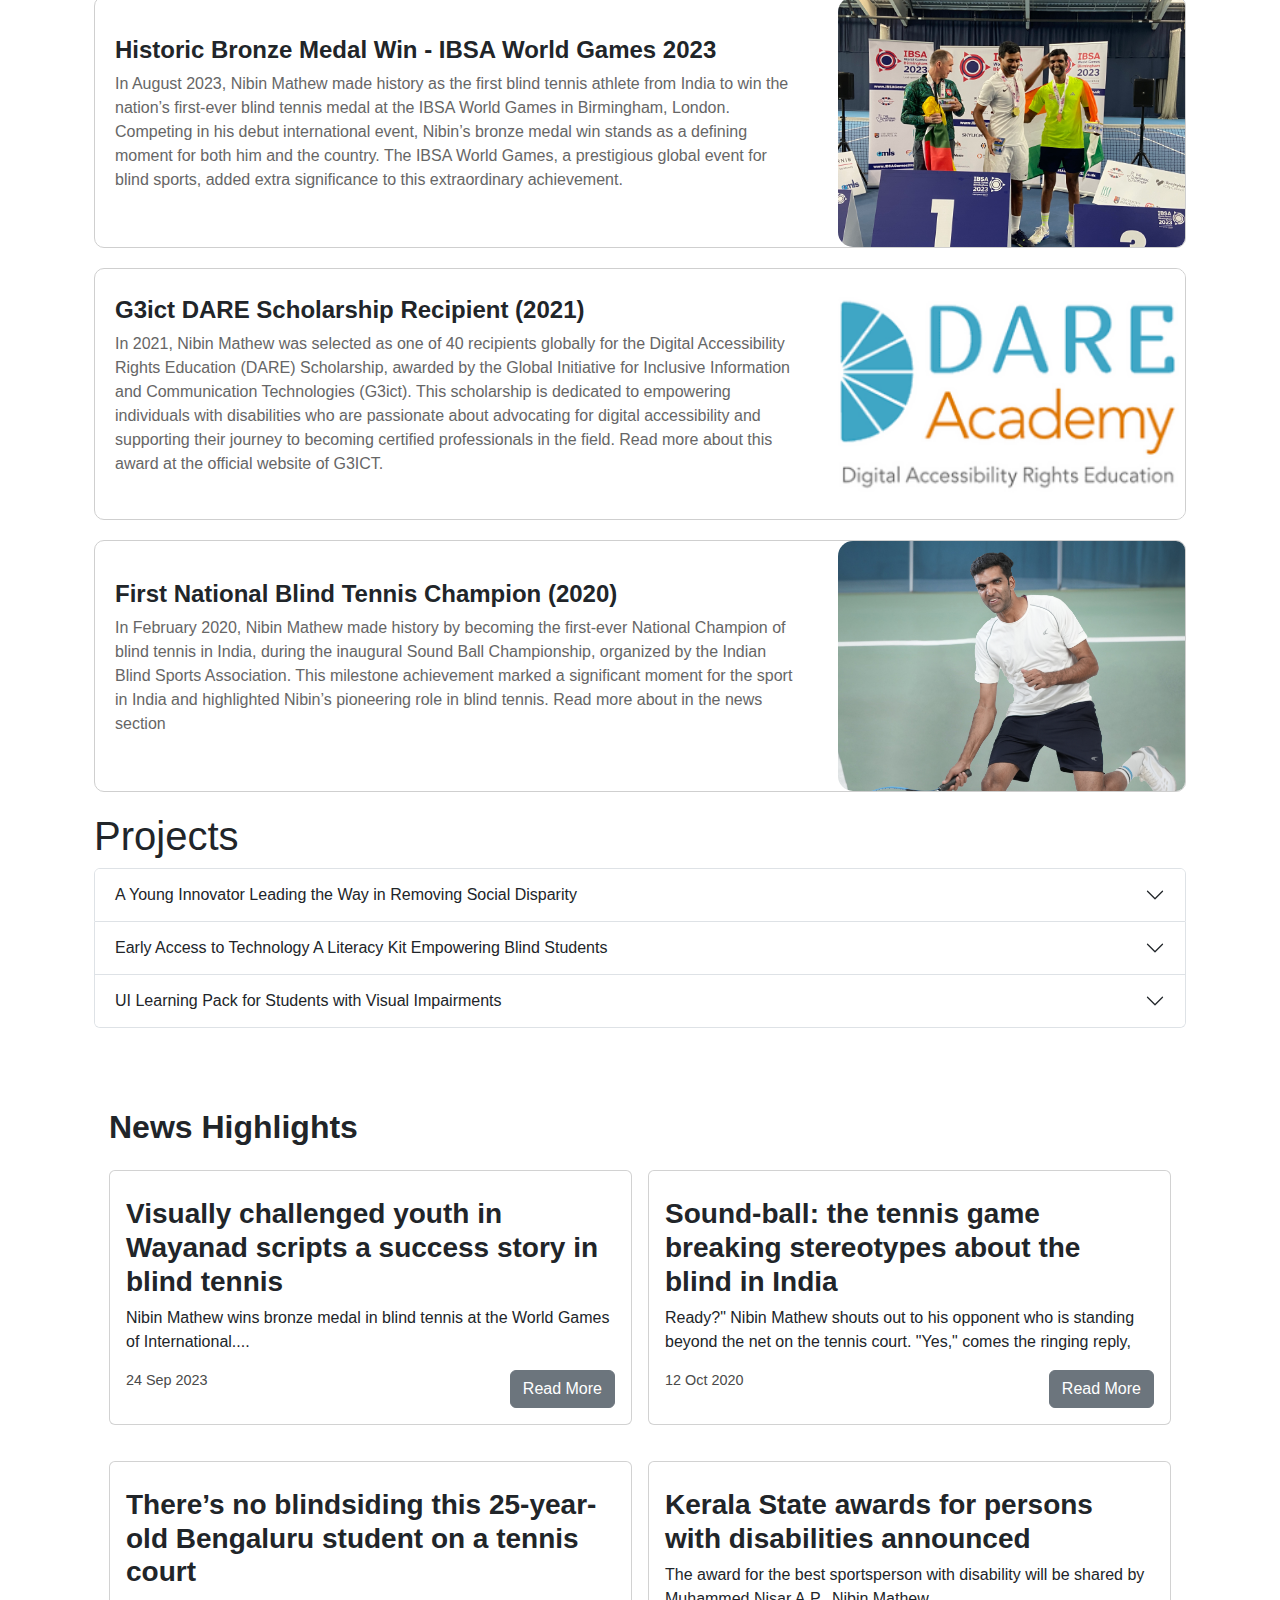
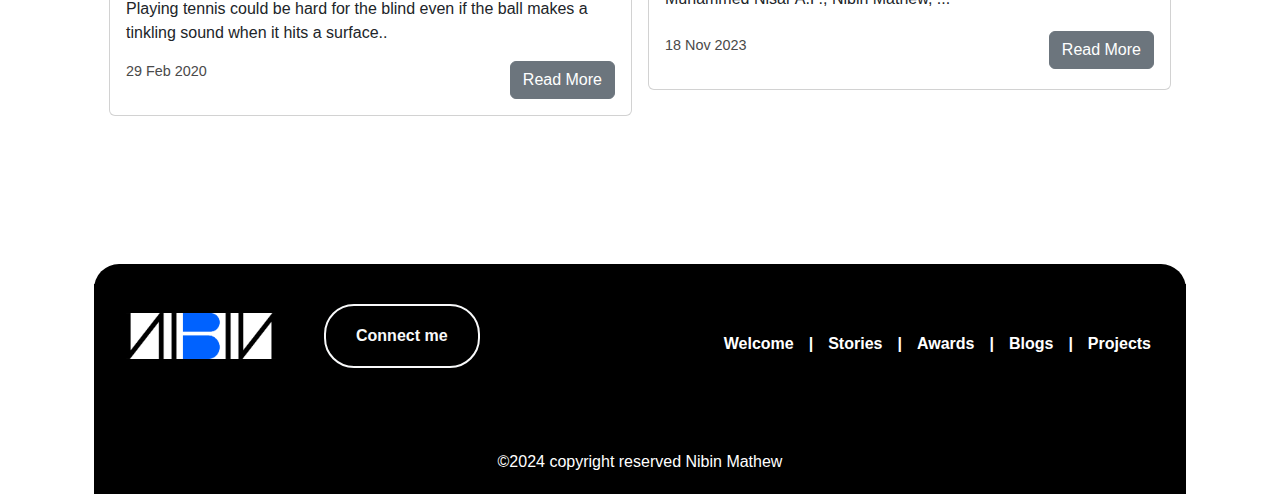
==== commit 7df3136d: "cname" ====
--- a/index.html
+++ b/index.html
@@ -14,7 +14,7 @@
     <!-- Navbar -->
     <header class="navbar navbar-expand-lg navbar-light bg-light">
         <div class="container">
-            <!-- <a href="#content" id="skip-link"><i class="fa fa-arrow-down" aria-hidden="true"></i>Skip to Main Content</a> -->
+            <a href="#content" id="skip-link"><i class="fa fa-arrow-down" aria-hidden="true"></i>Skip to Main Content</a>
             <img src="image/nibin-logo.png" alt="Nibin Mathew Logo" width="75" aria-label="Nibin Mathew's Logo">
             <button class="navbar-toggler" type="button" data-bs-toggle="collapse" data-bs-target="#navbarNav" aria-controls="navbarNav" aria-expanded="false" aria-label="Toggle navigation">
                 <span class="navbar-toggler-icon"></span>
@@ -313,7 +313,7 @@
                                 </div>
                             </div>
                             <div class="col-md-4">
-                                <img src="image/award1.jpg" alt="Award 1 Image need exact image for 2023 Kerala State Award">
+                                <img  src="image/kind/1.JPG" alt="Award 1 Image need exact image for 2023 Kerala State Award">
                             </div>
                         </div>
                 </div>
@@ -329,7 +329,7 @@
                                 </div>
                             </div>
                             <div class="col-md-4">
-                                <img src="image/award2.jpg" alt="Award 2 Image need exact image for IBSA World Games 2023">
+                                <img src="image/sports/5.jpg" alt="Award 2 Image need exact image for IBSA World Games 2023">
                             </div>
                         </div>
                     </div>
@@ -347,7 +347,7 @@
                                 </div>
                             </div>
                             <div class="col-md-4">
-                                <img src="image/award 4.jpg" alt="Award 3 Image need exact image for DARE Scholarship Recipient ">
+                                <img src="image/dare.png" alt="Award 3 Image need exact image for DARE Scholarship Recipient ">
                             </div>
                         </div>
                     </div>
@@ -365,7 +365,7 @@
                                 </div>
                             </div>
                             <div class="col-md-4">
-                                <img src="image/award-3.jpg" alt="Award 4 Image need exact image for  Blind Tennis Champion (2020) ">
+                                <img src="image/pose to hit the ball.jpg" class="award-image" alt="Award 4 Image need exact image for  Blind Tennis Champion (2020) ">
                             </div>
                         </div>
                     </div>
@@ -518,11 +518,11 @@
                     
                     <!-- Navigation Links -->
                     <div class="nav-column mt-3">
-                        <a class="nav-link" href="#">Welcome</a> |
-                        <a class="nav-link" href="#">Stories</a> |
-                        <a class="nav-link" href="#">Awards</a> |
-                        <a class="nav-link" href="#">Blogs</a> |
-                        <a class="nav-link" href="#">Projects</a> 
+                        <a class="nav-link" href="#content">Welcome</a> |
+                        <a class="nav-link" href="story.html">Stories</a> |
+                        <a class="nav-link" href="#awards">Awards</a> |
+                        <a class="nav-link" href="#blogs">Blogs</a> |
+                        <a class="nav-link" href="#projects">Projects</a> 
                     </div>
                 </div>
         
--- a/index.css
+++ b/index.css
@@ -1080,7 +1080,11 @@
   -ms-border-radius: 30px;
   -o-border-radius: 30px;
 }
-
+.award-image{
+  object-fit: cover;
+  object-position: 15% 17%;
+  
+}
 footer {
   background-color: #000;
   color: #fff;
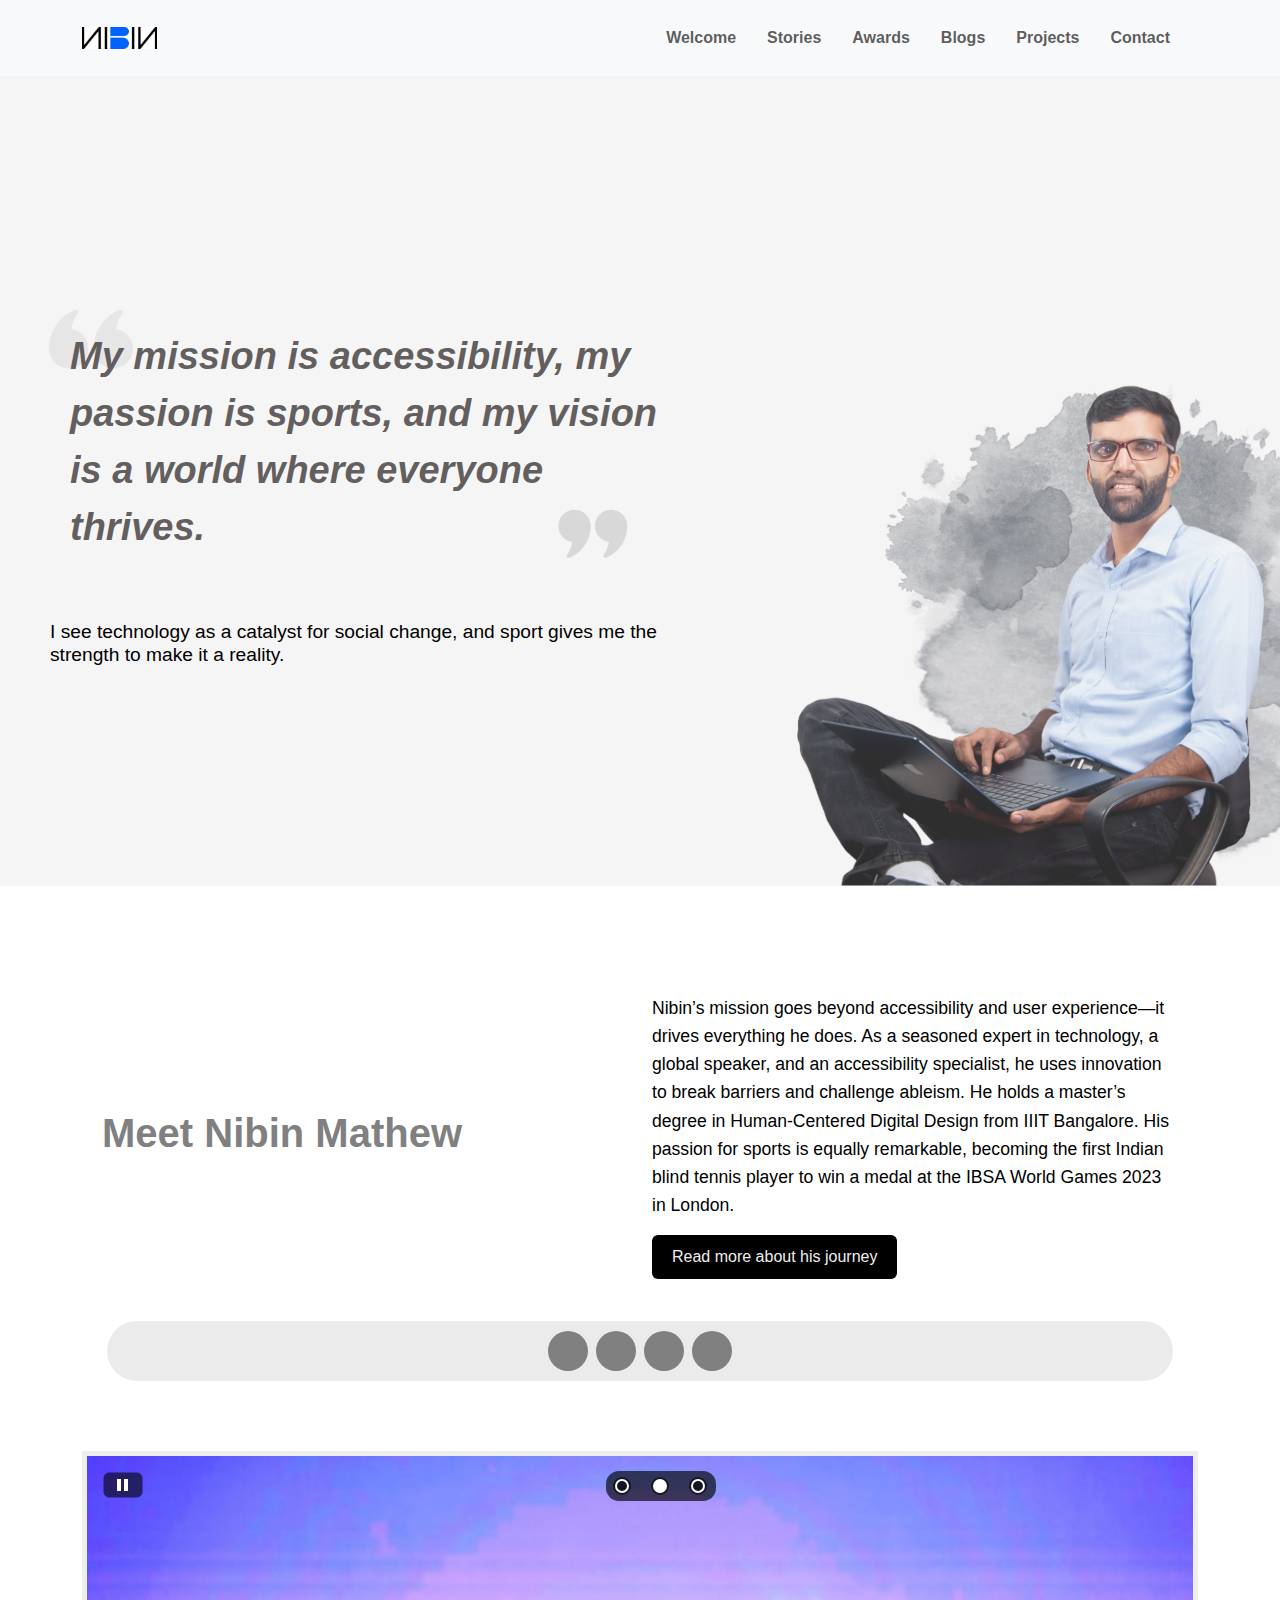
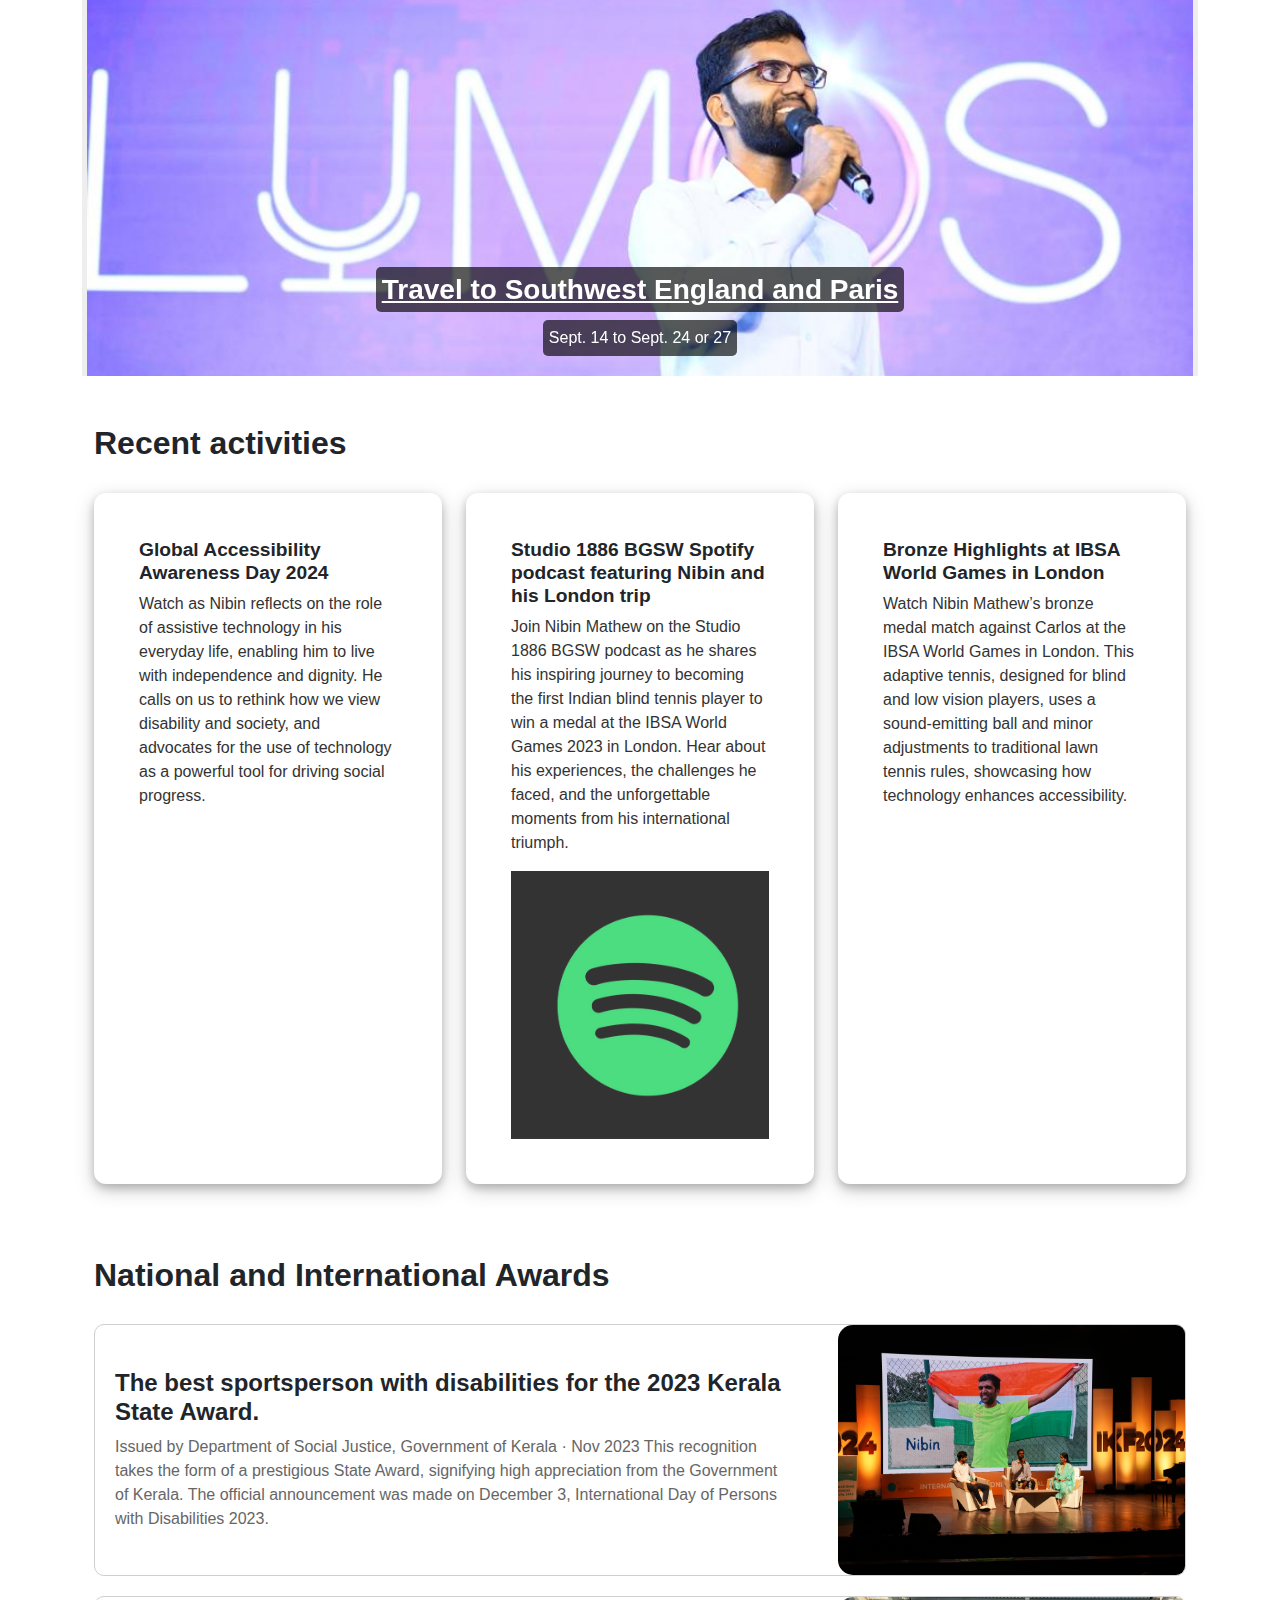
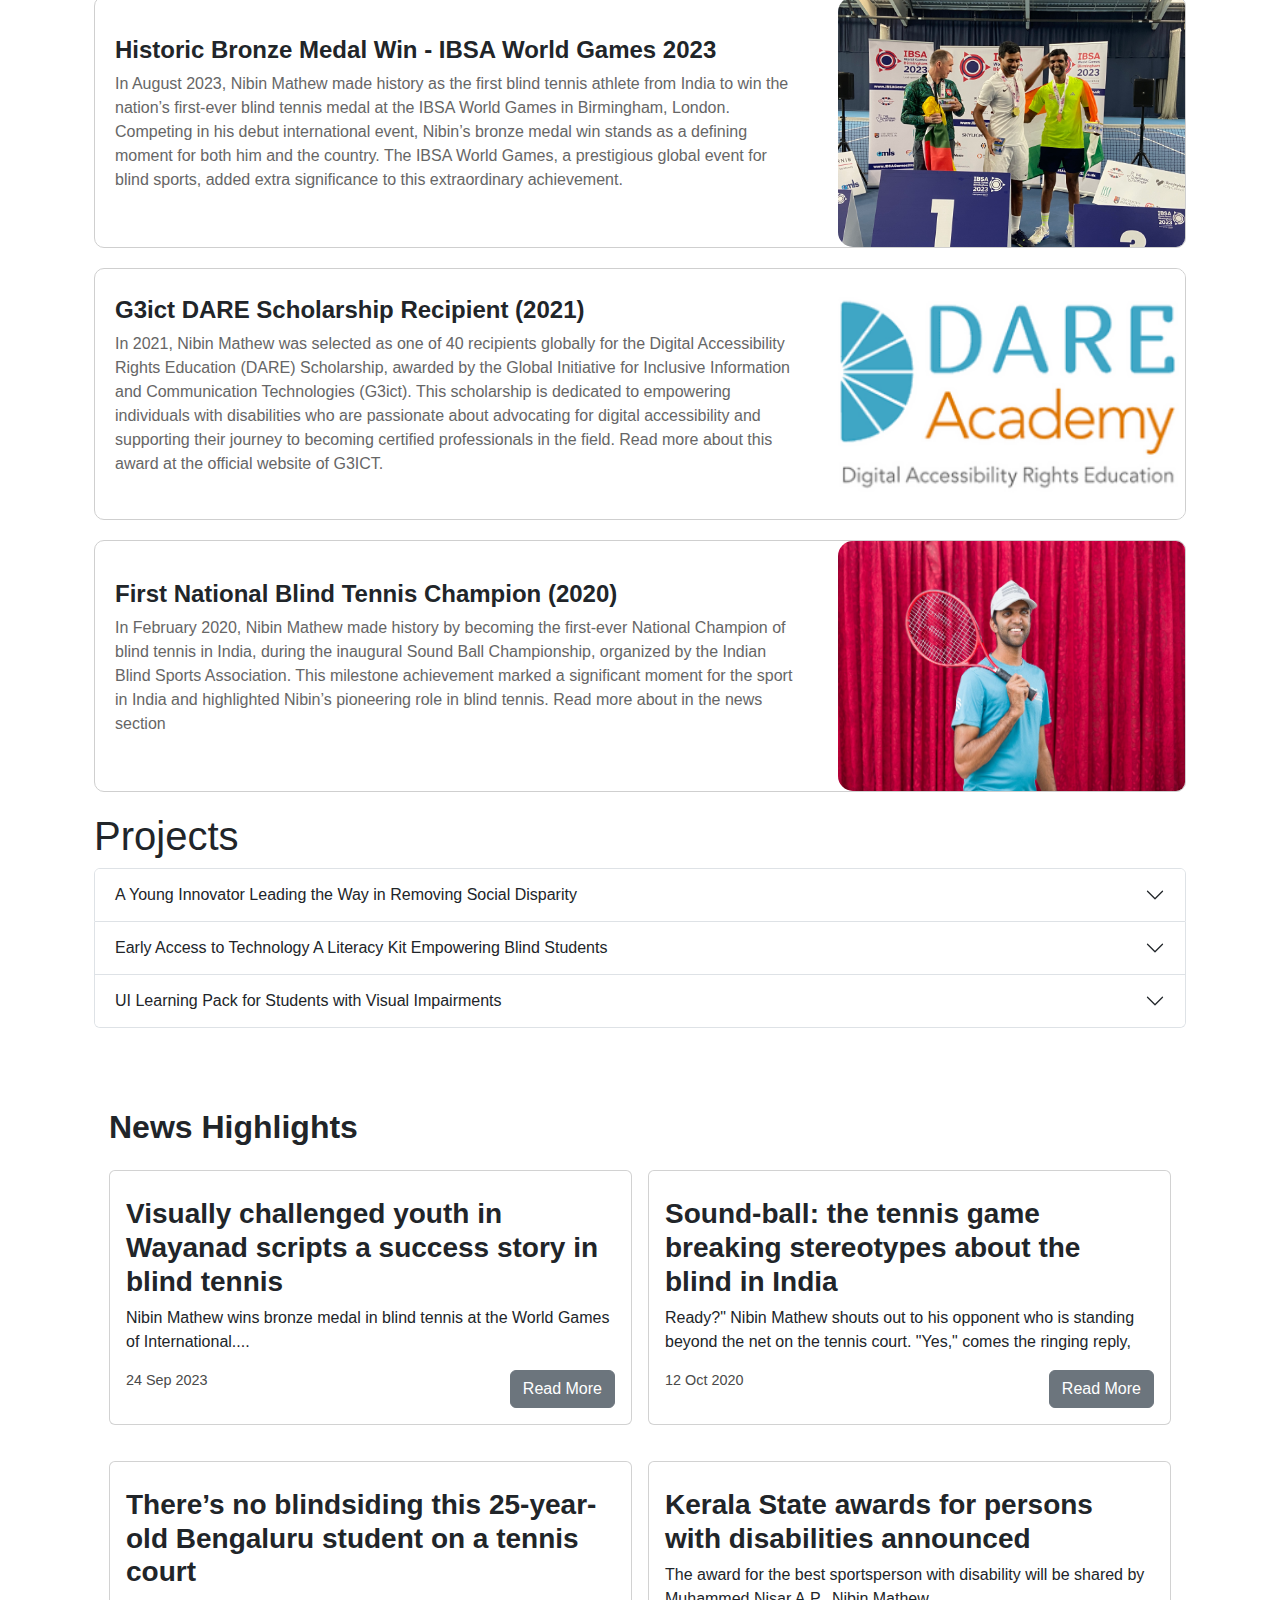
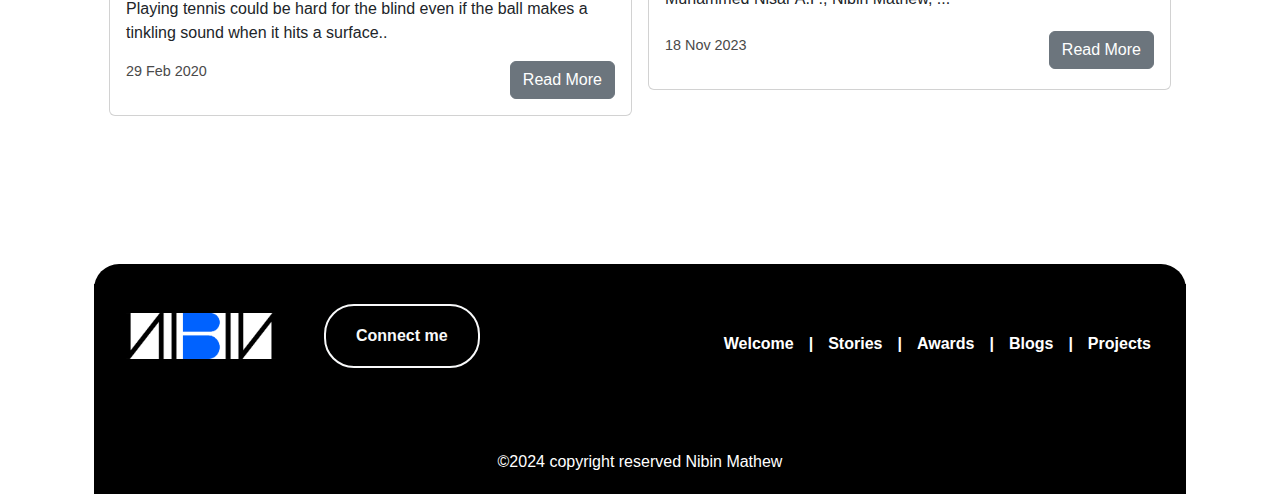
==== commit d6ce874b: "images added" ====
--- a/index.html
+++ b/index.html
@@ -365,7 +365,7 @@
                                 </div>
                             </div>
                             <div class="col-md-4">
-                                <img src="image/pose to hit the ball.jpg" class="award-image" alt="Award 4 Image need exact image for  Blind Tennis Champion (2020) ">
+                                <img src="image/tennis/1.jpg" alt="Award 4 Image need exact image for  Blind Tennis Champion (2020) ">
                             </div>
                         </div>
                     </div>
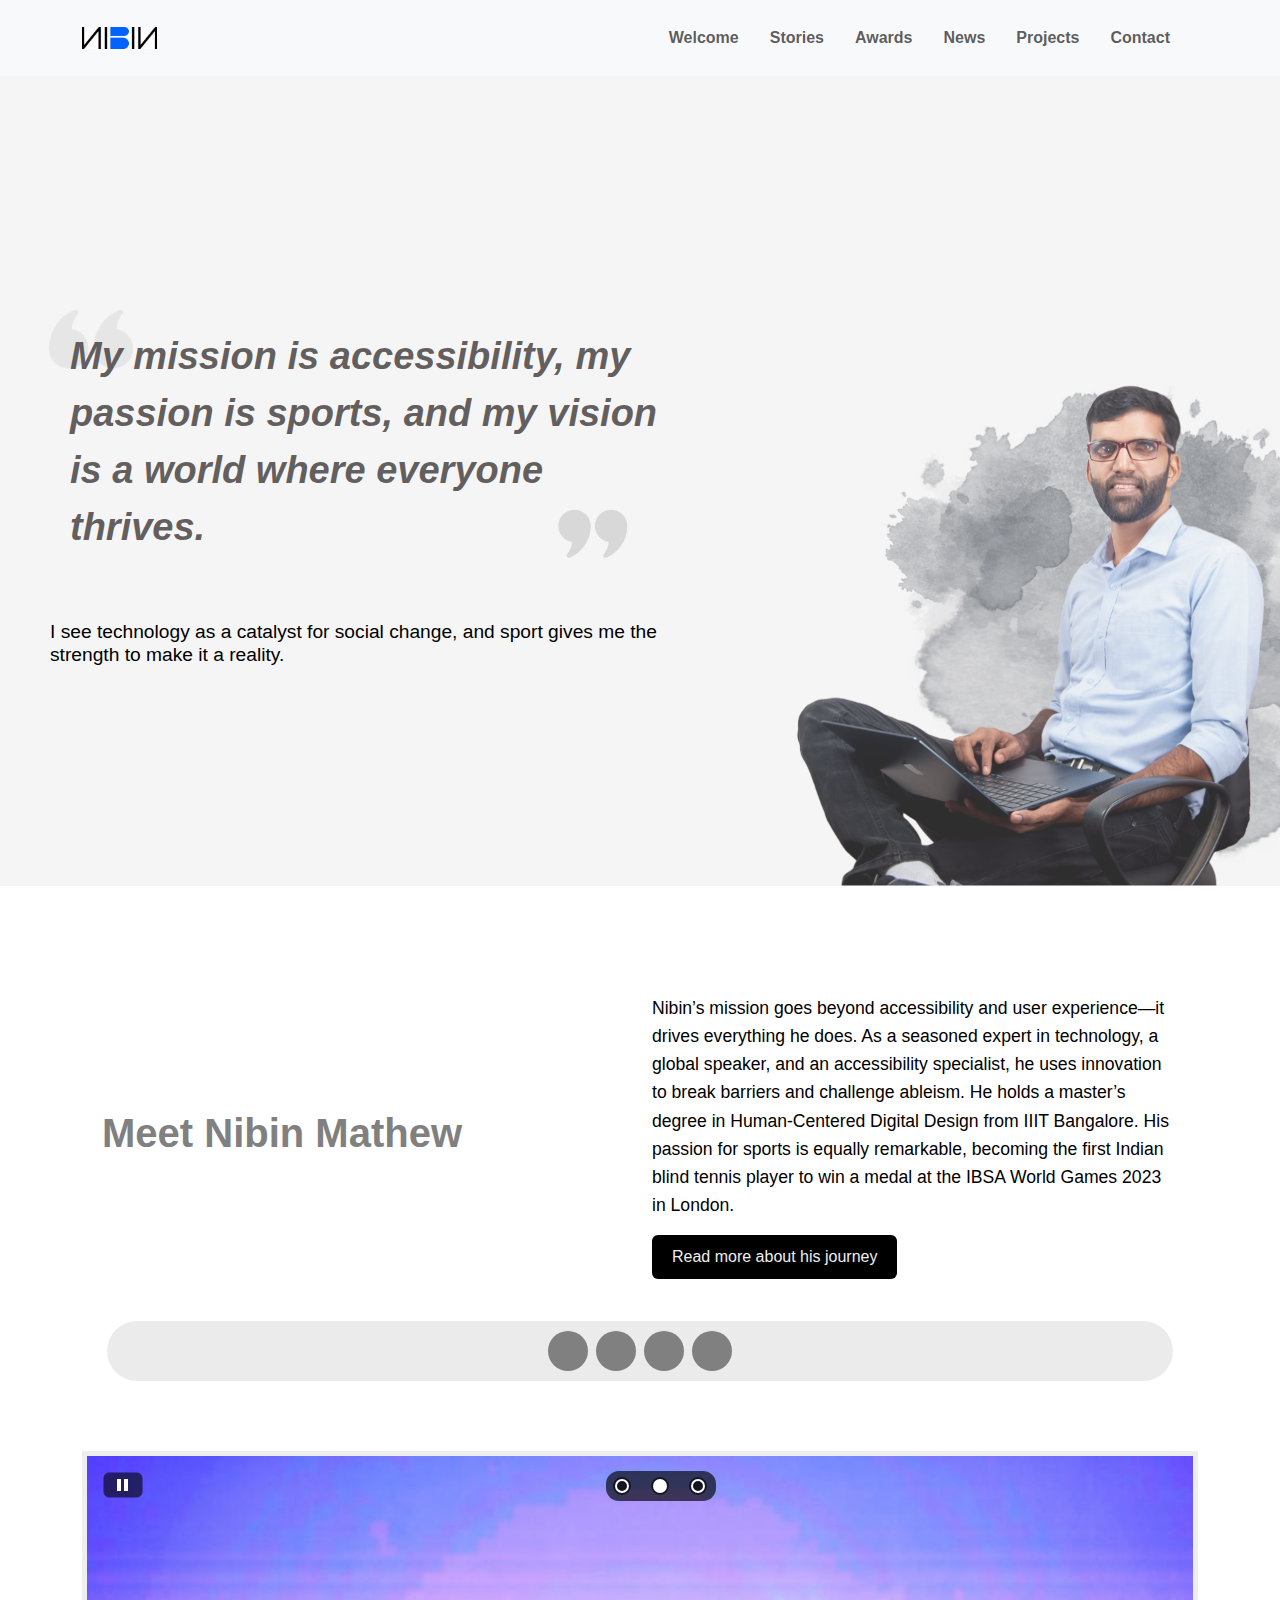
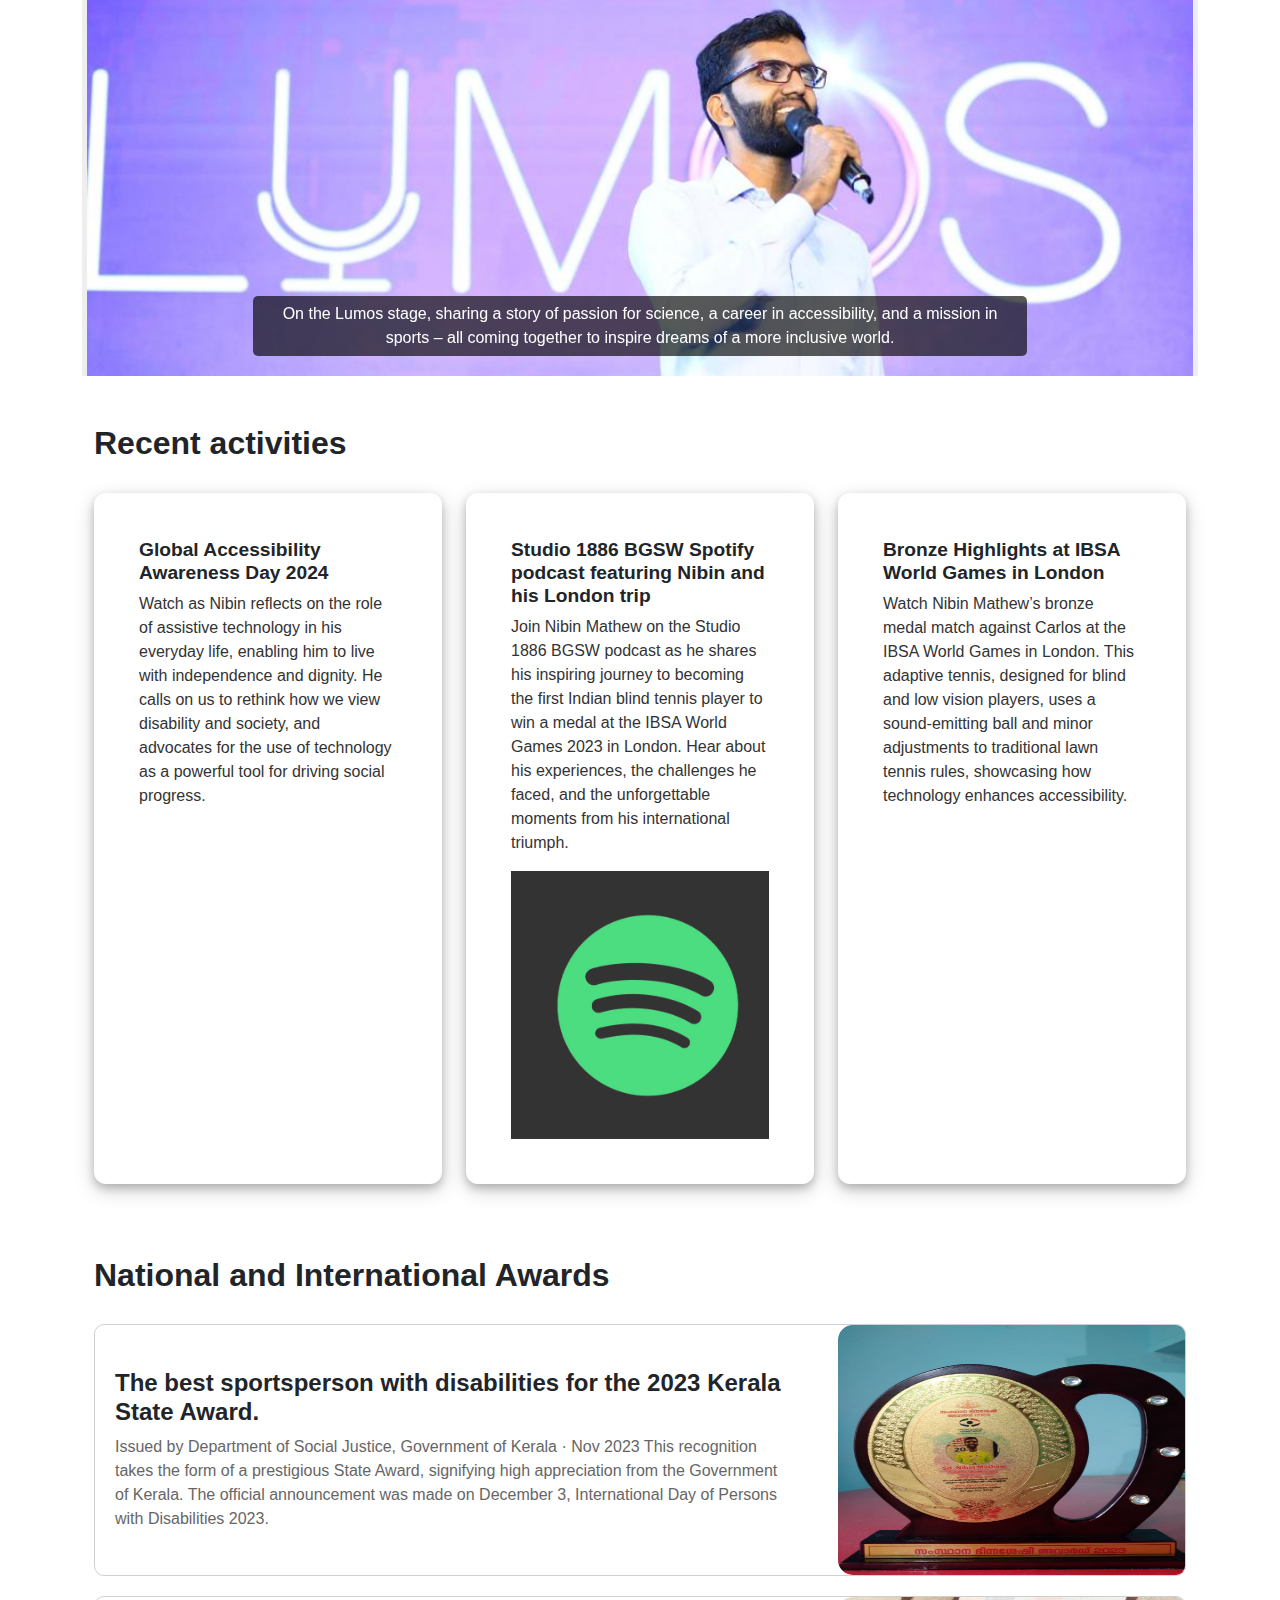
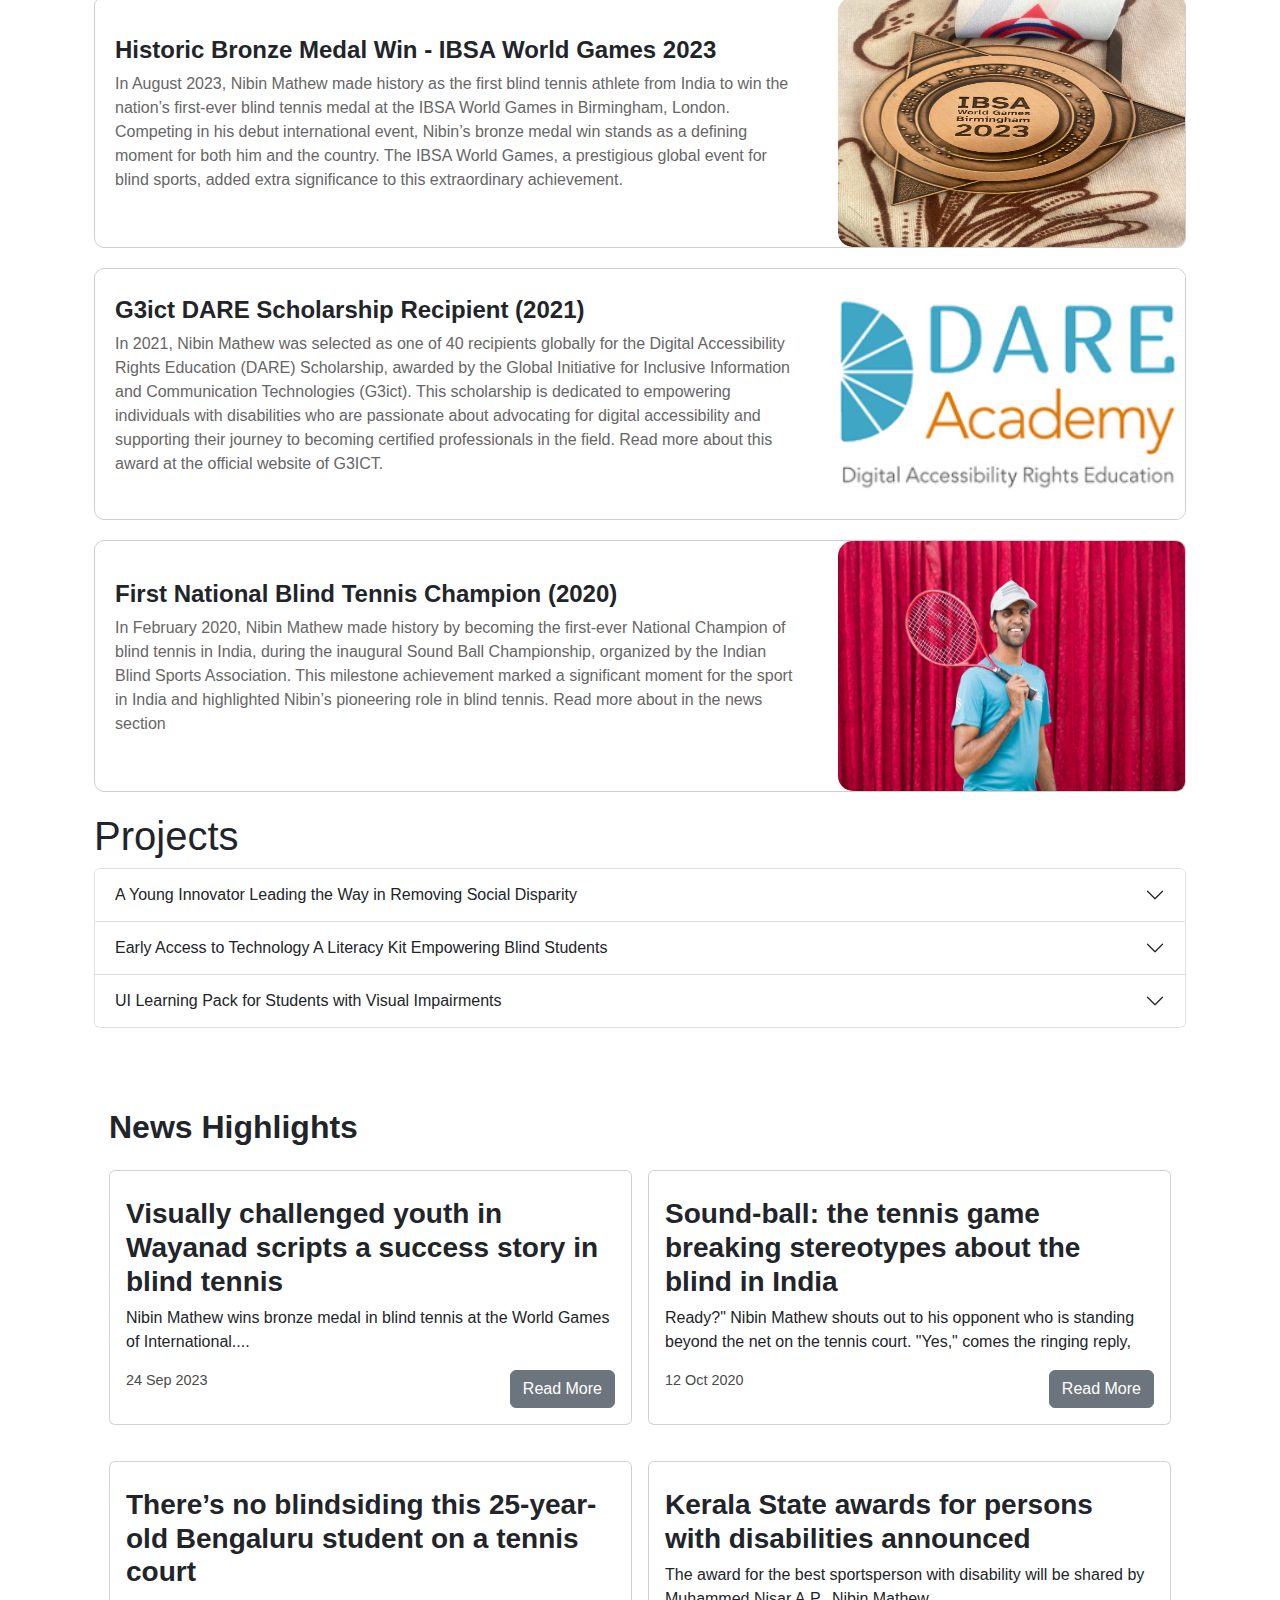
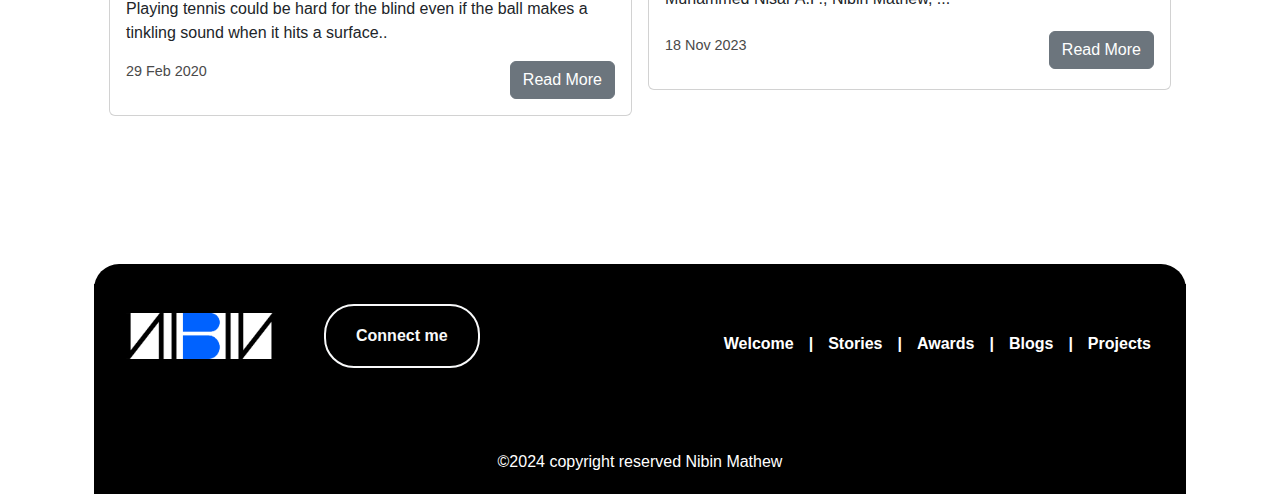
==== commit 836c3802: "image alt" ====
--- a/index.html
+++ b/index.html
@@ -33,13 +33,13 @@
                     </li>
                     
                     <li class="nav-item">
-                        <a class="nav-link" href="#blogs">Blogs</a>
+                        <a class="nav-link" href="#blogs">News</a>
                     </li>
                     <li class="nav-item">
                         <a class="nav-link" href="#projects">Projects</a>
                     </li>
                     <li class="nav-item">
-                        <a class="nav-link" href="contact.html">Contact</a>
+                        <a class="nav-link" href="#">Contact</a>
                     </li>
                 </ul>
             </nav>
@@ -181,17 +181,15 @@
                     <div class="carousel-item active" id="carousel-item-1" role="tabpanel" aria-roledescription="slide" aria-label="1 of 6">
                     <div class="carousel-image">
                         <a href="#" id="carousel-image-1">
-                        <img src="image/carousel/pose to hit the ball.jpg" alt="pose to hit the ball image and need exact content for this">
+                        <img src="image/carousel/6.jpg" alt="Nibin Mathew, wearing a white sports shirt and cap, holding a tennis racket against a vibrant red background.">
                         </a>
                     </div>
             
                     <div class="carousel-caption">
-                        <h3>
-                        <a href="#"> Dynamic Europe: Amsterdam, Prague, Berlin </a>
-                        </h3>
+                      
             
                         <div class="hidden-xs hidden-sm">
-                        <p><span class="contrast">7 pm Tuesday, March 3, on TV</span></p>
+                        <p><span class="contrast">Powerful strikes pave the way to victory at the IBSA World Games 2023 in Birmingham, London. A celebration of resilience and excellence in the pursuit of sporting glory.</span></p>
                         </div>
                     </div>
                     
@@ -201,17 +199,14 @@
                     <div class="carousel-item" id="carousel-item-2" role="tabpanel" aria-roledescription="slide" aria-label="2 of 6">
                     <div class="carousel-image">
                         <a href="#" id="carousel-image-2">
-                        <img src="image/carousel/standing and talking.jpg" alt="standing and talking image and need exact content for this">
+                        <img src="image/carousel/standing and talking.jpg" alt="Nibin Mathew, wearing a light blue shirt and black trousers, speaking into a microphone on stage with a glowing 'LUMOS' backdrop.">
                         </a>
                     </div>
             
                     <div class="carousel-caption">
-                        <h3>
-                        <a href="#"> Travel to Southwest England and Paris </a>
-                        </h3>
-            
+                                  
                         <div>
-                        <p><span class="contrast">Sept. 14 to Sept. 24 or 27</span></p>
+                        <p><span class="contrast">On the Lumos stage, sharing a story of passion for science, a career in accessibility, and a mission in sports – all coming together to inspire dreams of a more inclusive world.</span></p>
                         </div>
                     </div>
                     
@@ -221,16 +216,15 @@
                     <div class="carousel-item" id="carousel-item-3" role="tabpanel" aria-roledescription="slide" aria-label="3 of 6">
                     <div class="carousel-image">
                         <a href="#!" id="carousel-image-3">
-                        <img src="image/carousel/Violin.jpg" alt="Violin image and need exact content for this image">
+                        <img src="image/carousel/Violin.jpg" alt="Nibin Mathew, wearing a black polo shirt and glasses, smiling while playing a violin against a deep purple curtain backdrop.">
                         </a>
                     </div>
             
                     <div class="carousel-caption">
-                        <h3>
-                        <a href="#"> Great Children's Programming on Public TV </a>
-                        </h3>
-            
-                        <div></div>
+                                  
+                        <div>
+                        <p><span class="contrast">Music holds magic – a powerful force for upliftment and rejuvenation. A mesmerizing violin performance inspires hope and drives social change.</span></p>
+                        </div>
                     </div>
                     
                     </div>
@@ -313,7 +307,7 @@
                                 </div>
                             </div>
                             <div class="col-md-4">
-                                <img  src="image/kind/1.JPG" alt="Award 1 Image need exact image for 2023 Kerala State Award">
+                                <img  src="image/award/2023.jpg" alt="award given to Sri. Nibin Mathew by the Social Justice Department in 2023. The inscription mentions World Disability Day">
                             </div>
                         </div>
                 </div>
@@ -329,7 +323,7 @@
                                 </div>
                             </div>
                             <div class="col-md-4">
-                                <img src="image/sports/5.jpg" alt="Award 2 Image need exact image for IBSA World Games 2023">
+                                <img src="image/award/award.jpg" alt="a bronze medal from the IBSA (International Blind Sports Federation) World Games 2023, held in Birmingham. The design features embossed details with the event name prominently displayed at the center">
                             </div>
                         </div>
                     </div>
@@ -347,7 +341,7 @@
                                 </div>
                             </div>
                             <div class="col-md-4">
-                                <img src="image/dare.png" alt="Award 3 Image need exact image for DARE Scholarship Recipient ">
+                                <img src="image/dare.png" alt="dare academy logo ">
                             </div>
                         </div>
                     </div>
@@ -365,7 +359,7 @@
                                 </div>
                             </div>
                             <div class="col-md-4">
-                                <img src="image/tennis/1.jpg" alt="Award 4 Image need exact image for  Blind Tennis Champion (2020) ">
+                                <img src="image/tennis/1.jpg" alt=" Nibin Mathew, proudly holding a tennis racket. He is recognized as the First National Blind Tennis Champion (2020). Wearing a cap and a sports shirt with Bosch Global Software Technologies written on it, his smile reflects his remarkable achievement in blind tennis ">
                             </div>
                         </div>
                     </div>
